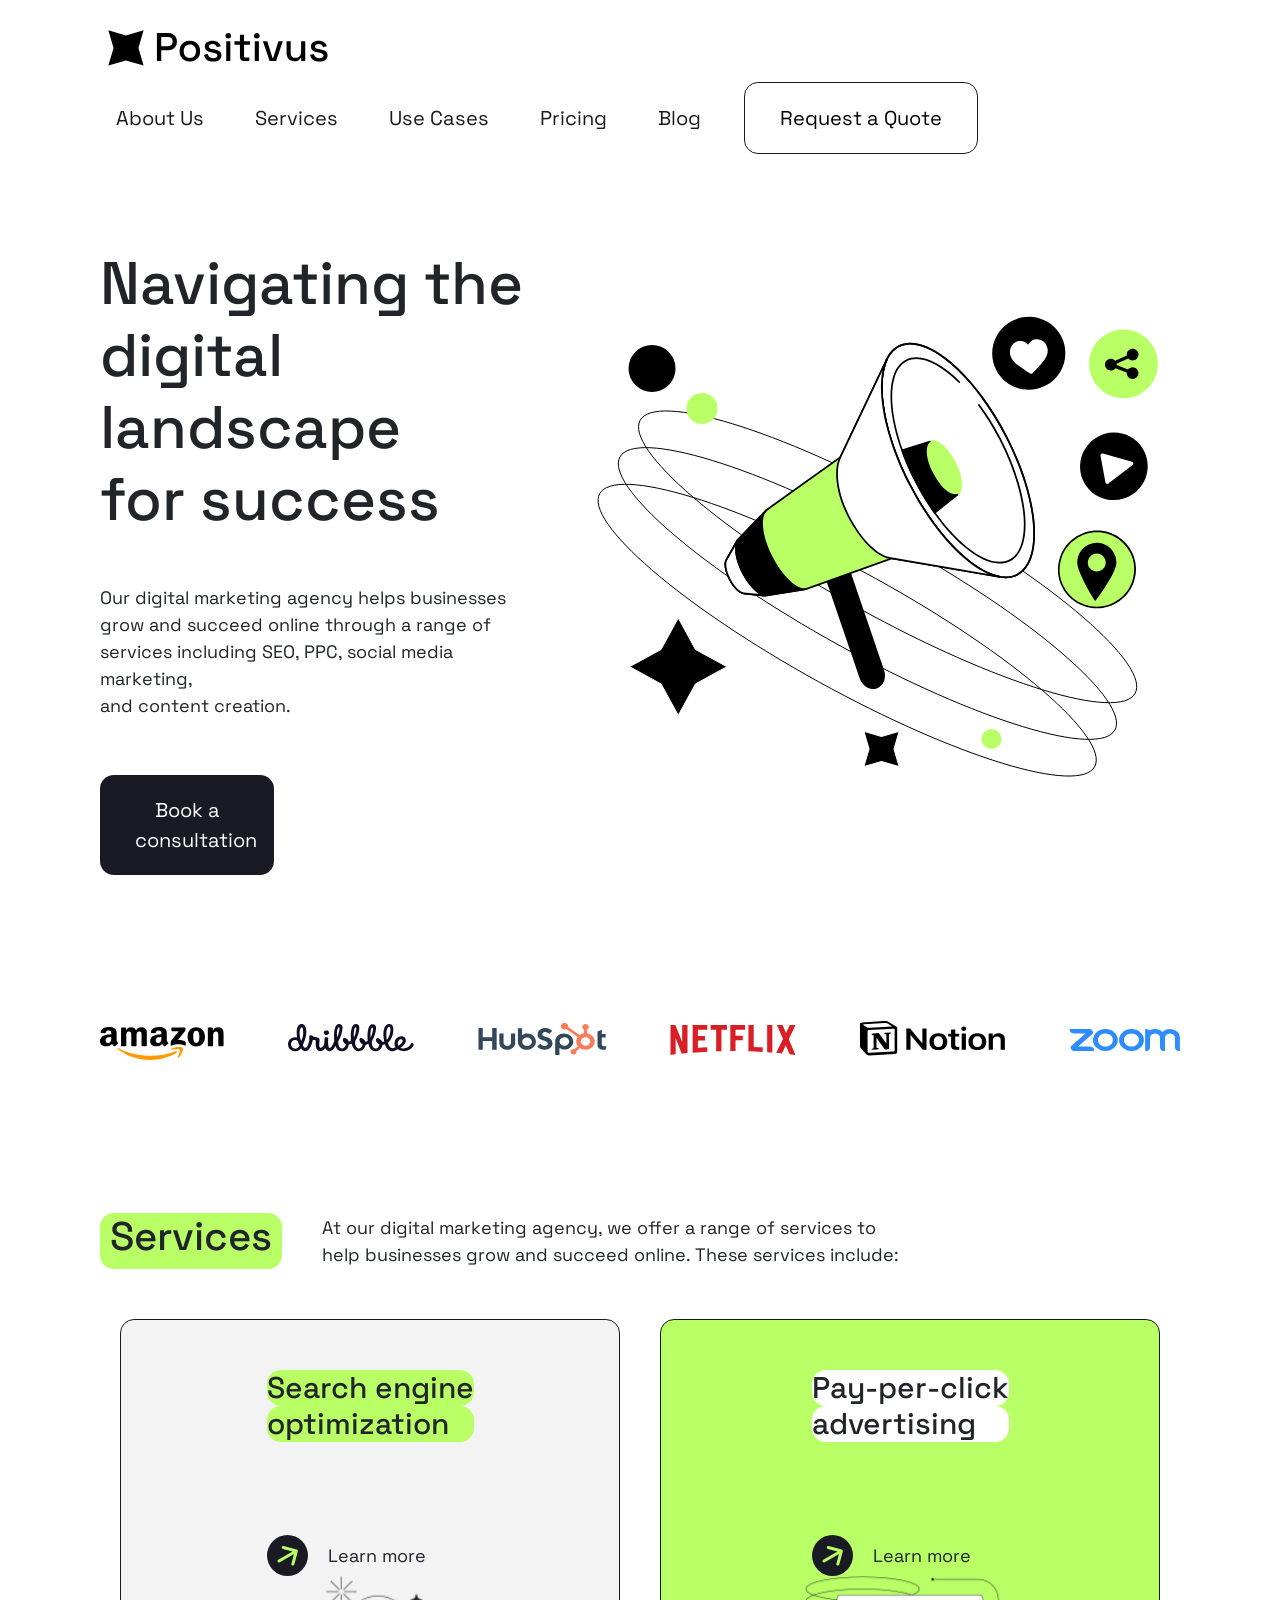
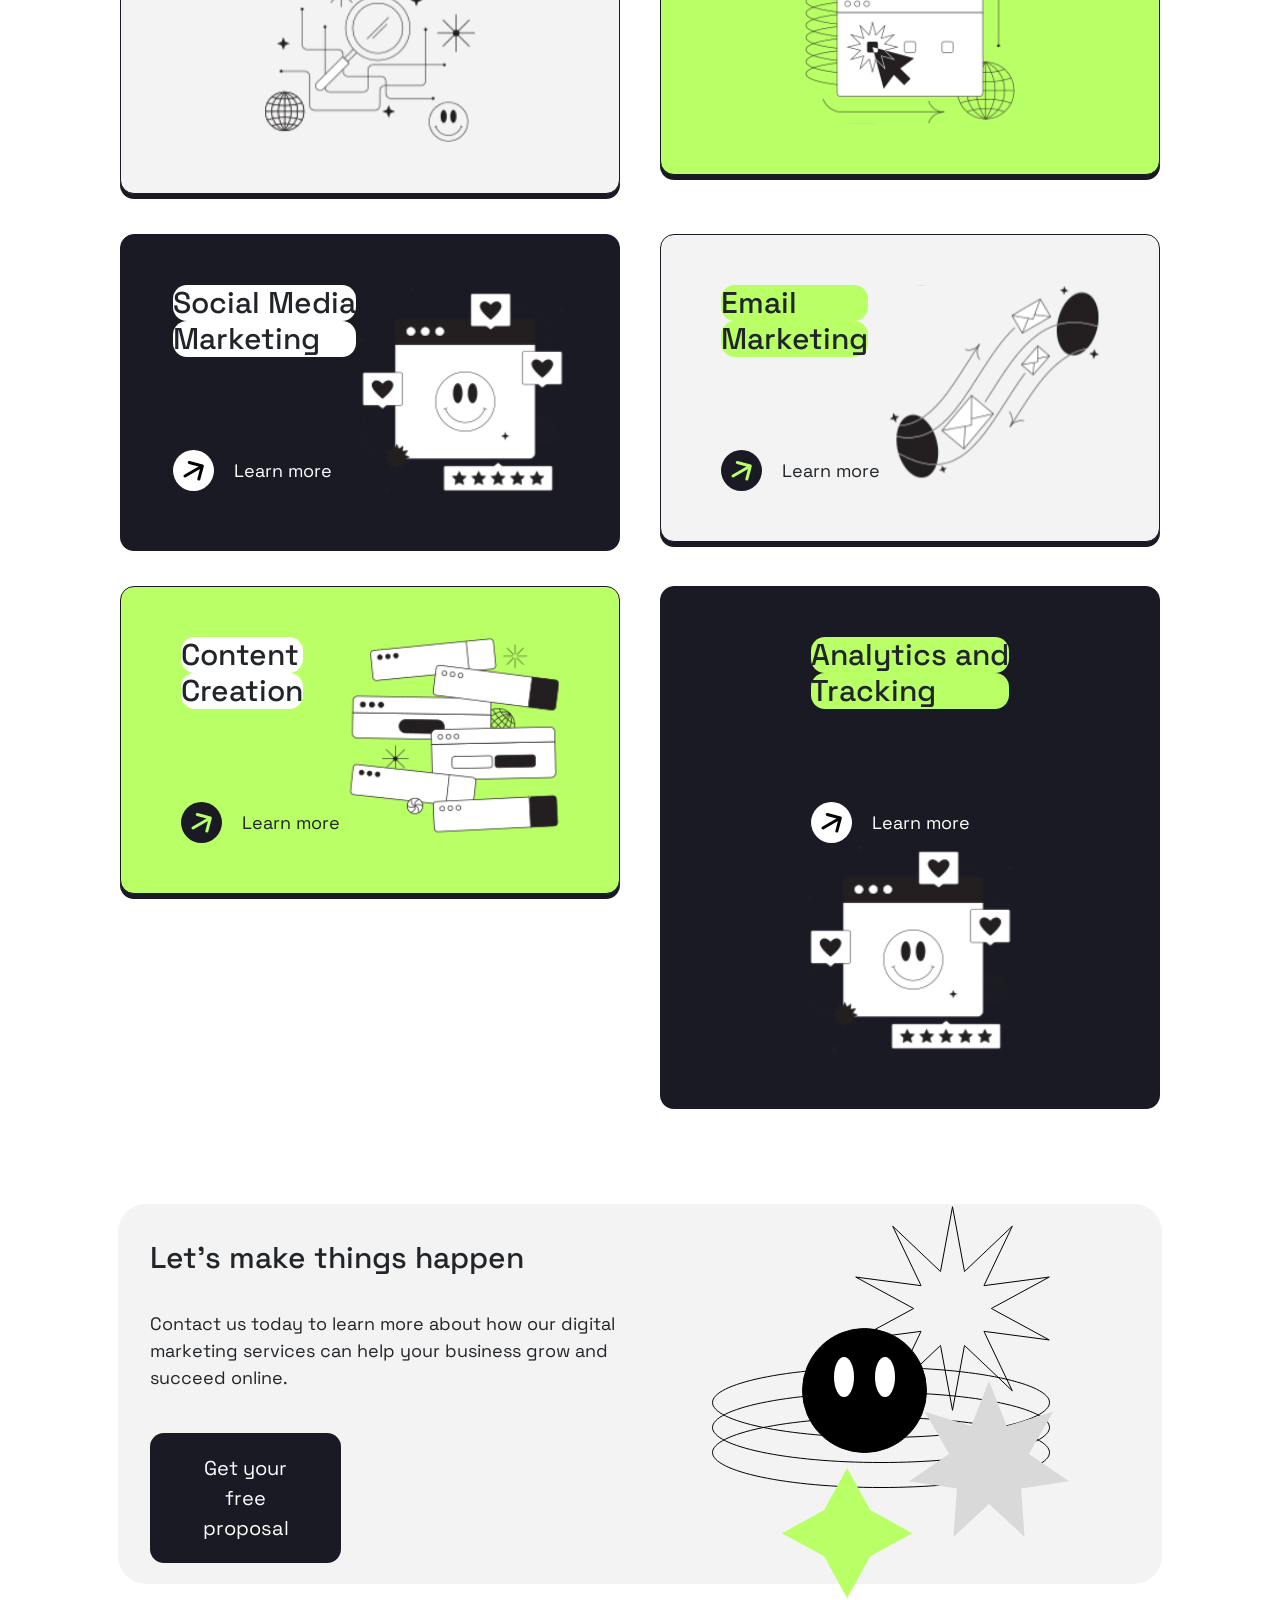
==== index.html @ a22eae8b "." ====
<!DOCTYPE html>
<html lang="en">
  <head>
    <meta charset="UTF-8" />
    <meta name="viewport" content="width=device-width, initial-scale=1.0" />
    <link
      href="https://cdn.jsdelivr.net/npm/bootstrap@5.0.2/dist/css/bootstrap.min.css"
      rel="stylesheet"
      integrity="sha384-EVSTQN3/azprG1Anm3QDgpJLIm9Nao0Yz1ztcQTwFspd3yD65VohhpuuCOmLASjC"
      crossorigin="anonymous"
    />
    <link rel="stylesheet" href="assets/css/style.css" />
    <link rel="preconnect" href="https://fonts.googleapis.com" />
    <link rel="preconnect" href="https://fonts.gstatic.com" crossorigin />
    <link
      href="https://fonts.googleapis.com/css2?family=Mulish:ital,wght@0,200..1000;1,200..1000&family=Space+Grotesk:wght@300..700&display=swap"
      rel="stylesheet"
    />
    <title>Document</title>
  </head>

  <header>
    <div class="d-flex bd-highlight mb-3 header-wrapper">
      <div class="me-auto p-2 bd-highlight">
        <img src="assets/img/logo.svg" alt="" />
      </div>

      <div class="d-flex p-2 bd-highlight navigation-wrapper">
        <div class="p-2 bd-highlight"><a href="">About Us</a></div>
        <div class="p-2 bd-highlight"><a href="">Services</a></div>
        <div class="p-2 bd-highlight"><a href="">Use Cases</a></div>
        <div class="p-2 bd-highlight"><a href="">Pricing</a></div>
        <div class="p-2 bd-highlight"><a href="">Blog</a></div>
        <a href="" class="btn btn-primary request-quote">Request a Quote</a>
      </div>
    </div>
  </header>

  <body>
    <div class="container-fluid consulation">
      <div class="row align-items-center">
        <div
          class="col-md-5 d-flex flex-column justify-content-center consulation-1 me-auto"
        >
          <h1>
            Navigating the <br />
            digital landscape <br />
            for success
          </h1>
          <p>
            Our digital marketing agency helps businesses <br />
            grow and succeed online through a range of <br />
            services including SEO, PPC, social media marketing,<br />
            and content creation.
          </p>
          <a href="#" class="btn btn-primary book-consulation"
            >Book a consultation</a
          >
        </div>
        <div class="col-md-7 d-flex justify-content-center">
          <img
            src="assets/img/Illustration.svg"
            alt="Illustration"
            class="img-fluid"
          />
        </div>
      </div>
    </div>

    <div class="d-flex flex-row justify-content-between sponsors">
      <img src="assets/img/amazon.svg" alt="" />
      <img src="assets/img/dribble.svg" alt="" />
      <img src="assets/img/hubspot.svg" alt="" />
      <img src="assets/img/netflix.svg" alt="" />
      <img src="assets/img/notion.svg" alt="" />
      <img src="assets/img/zoom.svg" alt="" />
    </div>

    <div class="d-flex flex-column align-items-left services">
      <div
        class="d-flex flex-row justify-content-start align-items-center flex-nowrap services-flex"
      >
        <div class="services-header-green">
          <h2>Services</h2>
        </div>
        <p style="margin: 0">
          At our digital marketing agency, we offer a range of services to
          <br />
          help businesses grow and succeed online. These services include:
        </p>
      </div>
    </div>

    <div
      class="container-fluid d-flex justify-content-center align-items-center flex-column services-container"
    >
      <div class="row">
        <div class="col-md-6">
          <div class="d-flex flex-row justify-content-evenly service-info gray">
            <div
              class="d-flex flex-column justify-content-start align-items-start left-col"
            >
              <div class="d-flex flex-column service-info-header green">
                <h3 class="mb-0">Search engine</h3>
                <h3 class="mb-0">optimization</h3>
              </div>
              <div
                class="d-flex flex-row justify-content-start align-items-center learn-more-info"
              >
                <a href="#"
                  ><img src="assets/img/learnmore-green.svg" alt=""
                /></a>
                <p>Learn more</p>
              </div>
            </div>
            <div class="service-info-img">
              <img
                src="assets/img/tokyo-magnifier-web-search-with-elements 2.svg"
                alt=""
              />
            </div>
          </div>
        </div>
        <div class="col-md-6">
          <div
            class="d-flex flex-row justify-content-evenly service-info green"
          >
            <div
              class="d-flex flex-column justify-content-start align-items-start left-col"
            >
              <div class="d-flex flex-column service-info-header white">
                <h3 class="mb-0">Pay-per-click</h3>
                <h3 class="mb-0">advertising</h3>
              </div>
              <div
                class="d-flex flex-row justify-content-start align-items-center learn-more-info"
              >
                <a href="#"
                  ><img src="assets/img/learnmore-green.svg" alt=""
                /></a>
                <p>Learn more</p>
              </div>
            </div>
            <div class="service-info-img">
              <img
                src="assets/img/tokyo-selecting-a-value-in-the-browser-window 1.svg"
                alt=""
              />
            </div>
          </div>
        </div>
      </div>

      <div class="row">
        <div class="col-md-6">
          <div
            class="d-flex flex-row justify-content-evenly service-info black"
          >
            <div
              class="d-flex flex-column justify-content-start align-items-start left-col"
            >
              <div class="d-flex flex-column service-info-header white">
                <h3 class="mb-0">Social Media</h3>
                <h3 class="mb-0">Marketing</h3>
              </div>
              <div
                class="d-flex flex-row justify-content-start align-items-center learn-more-info"
              >
                <a href="#"><img src="assets/img/learnmore.svg" alt="" /></a>
                <p class="text-white">Learn more</p>
              </div>
            </div>
            <div class="service-info-img">
              <img
                src="assets/img/tokyo-browser-window-with-emoticon-likes-and-stars-around 2.svg"
                alt=""
              />
            </div>
          </div>
        </div>
        <div class="col-md-6">
          <div class="d-flex flex-row justify-content-evenly service-info gray">
            <div
              class="d-flex flex-column justify-content-start align-items-start left-col"
            >
              <div class="d-flex flex-column service-info-header green">
                <h3 class="mb-0">Email</h3>
                <h3 class="mb-0">Marketing</h3>
              </div>
              <div
                class="d-flex flex-row justify-content-start align-items-center learn-more-info"
              >
                <a href="#"
                  ><img src="assets/img/learnmore-green.svg" alt=""
                /></a>
                <p>Learn more</p>
              </div>
            </div>
            <div class="service-info-img">
              <img
                src="assets/img/tokyo-sending-messages-from-one-place-to-another 1.svg"
                alt=""
              />
            </div>
          </div>
        </div>
      </div>

      <div class="row">
        <div class="col-md-6">
          <div
            class="d-flex flex-row justify-content-evenly service-info green"
          >
            <div
              class="d-flex flex-column justify-content-start align-items-start left-col"
            >
              <div class="d-flex flex-column service-info-header white">
                <h3 class="mb-0">Content</h3>
                <h3 class="mb-0">Creation</h3>
              </div>
              <div
                class="d-flex flex-row justify-content-start align-items-center learn-more-info"
              >
                <a href="#"
                  ><img src="assets/img/learnmore-green.svg" alt=""
                /></a>
                <p>Learn more</p>
              </div>
            </div>
            <div class="service-info-img">
              <img
                src="assets/img/tokyo-many-browser-windows-with-different-information 1.svg"
                alt=""
              />
            </div>
          </div>
        </div>
        <div class="col-md-6">
          <div
            class="d-flex flex-row justify-content-evenly service-info black"
          >
            <div
              class="d-flex flex-column justify-content-start align-items-start left-col"
            >
              <div class="d-flex flex-column service-info-header green">
                <h3 class="mb-0">Analytics and</h3>
                <h3 class="mb-0">Tracking</h3>
              </div>
              <div
                class="d-flex flex-row justify-content-start align-items-center learn-more-info"
              >
                <a href="#"><img src="assets/img/learnmore.svg" alt="" /></a>
                <p class="text-white">Learn more</p>
              </div>
            </div>
            <div class="service-info-img">
              <img
                src="assets/img/tokyo-browser-window-with-emoticon-likes-and-stars-around 2.svg"
                alt=""
              />
            </div>
          </div>
        </div>
      </div>
    </div>

    <div class="container-fluid proposal">
      <div class="row proposal-wrapper">
        <div
          class="col-md-6 d-flex flex-column align-items-start justify-content-center"
          style="gap: 26px;"
        >
          <h3>Let’s make things happen</h3>

          <p>
            Contact us today to learn more about how our digital marketing
            services can help your business grow and succeed online.
          </p>

          <a href="#" class="btn btn-primary book-consulation"
            >Get your free proposal</a
          >
        </div>

        <div class="col-md-6  d-flex justify-content-center">
          <img src="assets/img/Illustration (1).svg" alt="" />
        </div>
      </div>
    </div>
  </body>
</html>
---- assets/css/style.css ----
header{
    font-family: "Space Grotesk", sans-serif;

}

body, footer{
    font-family: "Space Grotesk", sans-serif;
    padding: 0 100px;
}

h1{
    font-size: 60px;
}

h2{
    font-size: 40px;
}

h3{
    font-size: 30px;
}

p{
    font-size: 18px;
}

a{
    text-decoration: none;
    color: #191A23;
    font-size: 20px;
}

a:hover{
    color: gray;
}

header{
    margin-top: 2%;
}

.d-flex{
    flex-wrap: wrap;

}
.header-wrapper{
    align-items: center;
}

.btn-primary.request-quote{
    border: 1px solid #191A23;
    background-color: white;
    color: black;
    border-radius: 14px;
    padding: 20px 35px 20px 35px !important;
    font-size: 20px;

    /* padding-bottom: 10px !important; */
}

.navigation-wrapper{
    display: flex;
    gap: 35px;
    align-items: center;
}


.consulation{

    padding: 70px 0 70px 0;
}

.consulation-1{
    gap:40px;
}

.btn-primary.book-consulation{
    border: none;
    background-color: #191A23;
    color: white;
    border-radius: 14px;
    padding: 20px 35px 20px 35px !important;
    font-size: 20px;
    width: 40%;

    /* padding-bottom: 10px !important; */
}


.sponsors{
    padding: 70px 0 0 0;
}


.services-container{
    padding: 0;
}
.services-container .col-md-6{
    padding: 0 20px 0 20px;
}
.services-container .row{
    width: 100%;
}
.services-flex{
    gap: 40px;
}


.service-info{
    padding: 50px 50px 50px 50px;
    border-radius: 14px;    
    border: 1px solid #191A23;
    box-shadow: 0 5px 0 0 #191A23;
}

.service-info.gray{
    background-color: #F3F3F3;
}

.service-info.green{
    background-color: #B9FF66;
}

.service-info.black{
    background-color: #191A23;
}

.services-header-green{
    background-color: #B9FF66;
    padding: 0px 10px 0px 10px;
    border-radius: 14px;
}

.services-container{
    gap: 40px;
}



.service-info-header.white h3{
    background-color: #ffffff;
    border-radius: 14px;

}

.service-info-header.green h3{
    background-color: #B9FF66;
    border-radius: 14px;

}

.learn-more-info{
    gap: 20px;
}

.learn-more-info p{
    margin: 0;
}

.services-header p{
    padding: 0;
    margin: 0;
}

.services{
    padding: 150px 0 50px 0;
}

.left-col{
    
    gap: 93px;
}

.proposal{
    margin-top: 70px;
    padding: 30px;

}

.proposal-wrapper{
    border-radius: 28px;
    padding: 0px 20px 0px 20px;
    background-color: #F3F3F3;
    height: 380px;
}
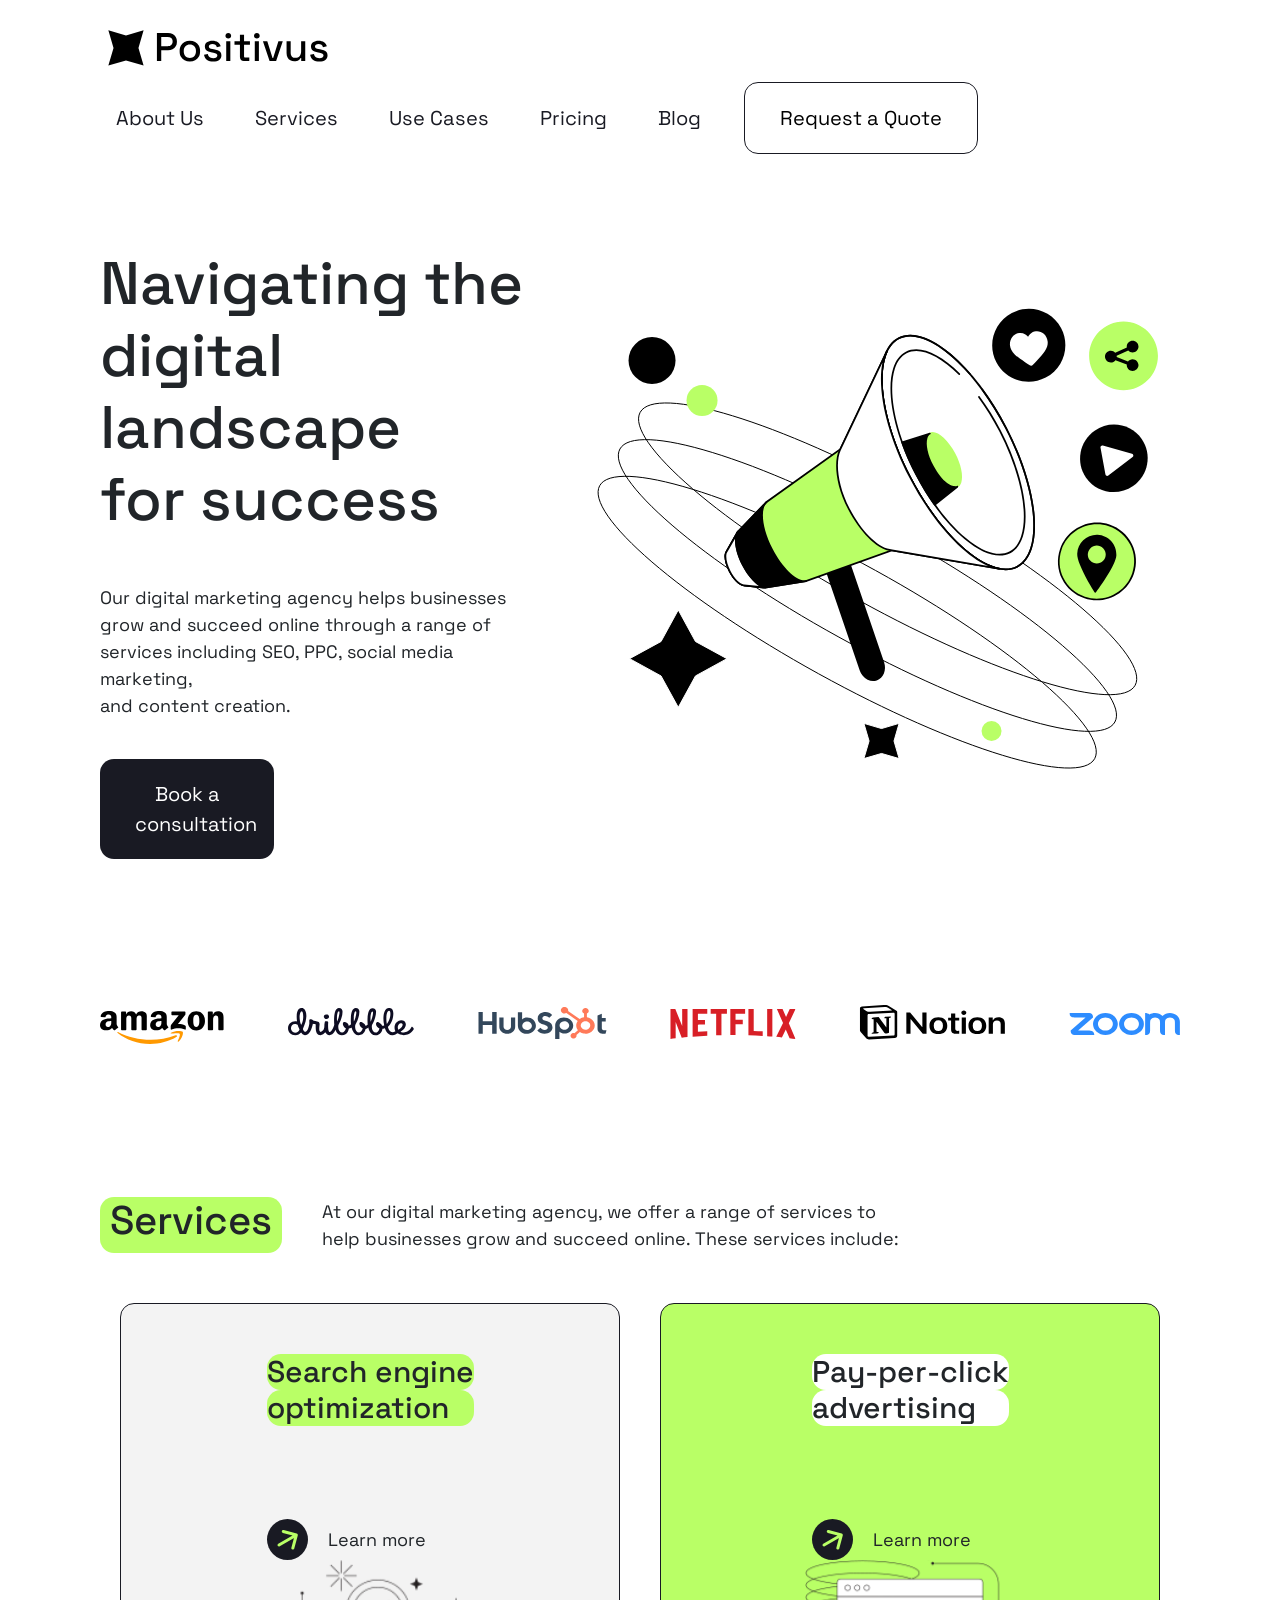
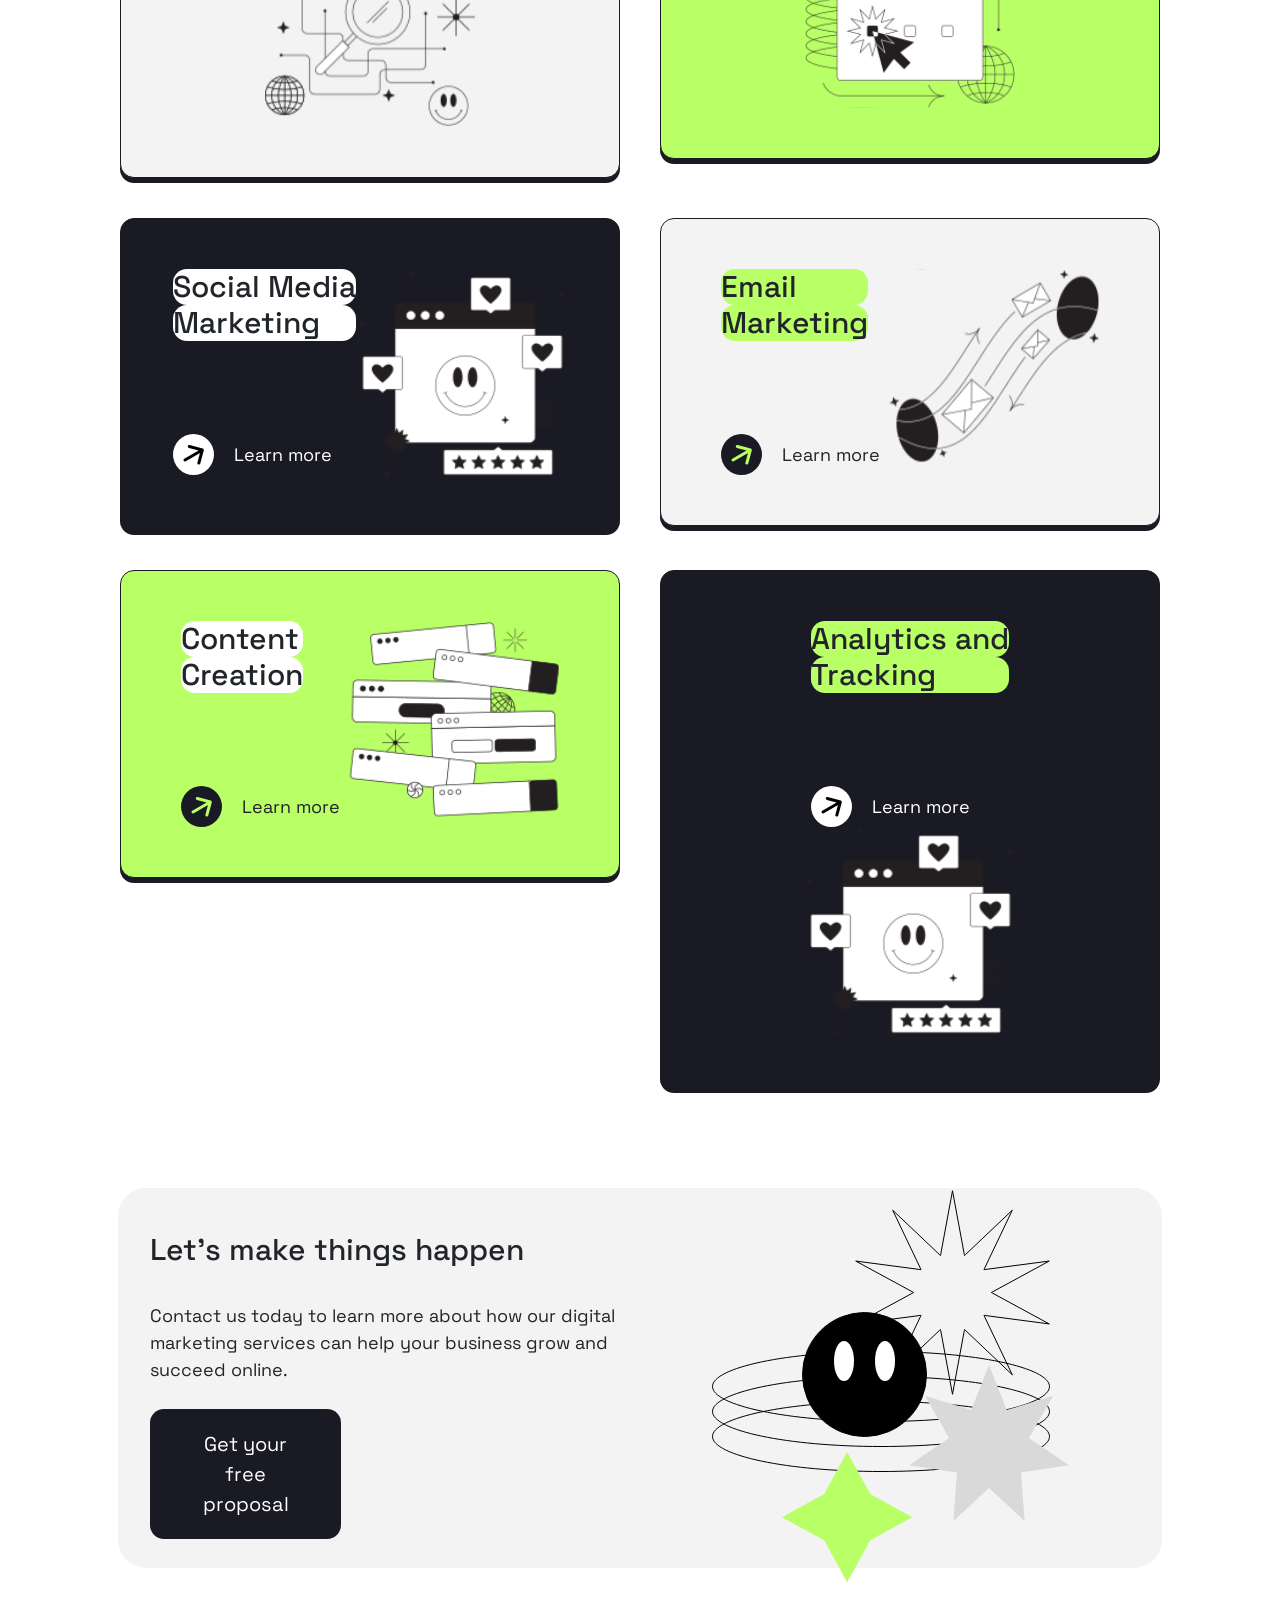
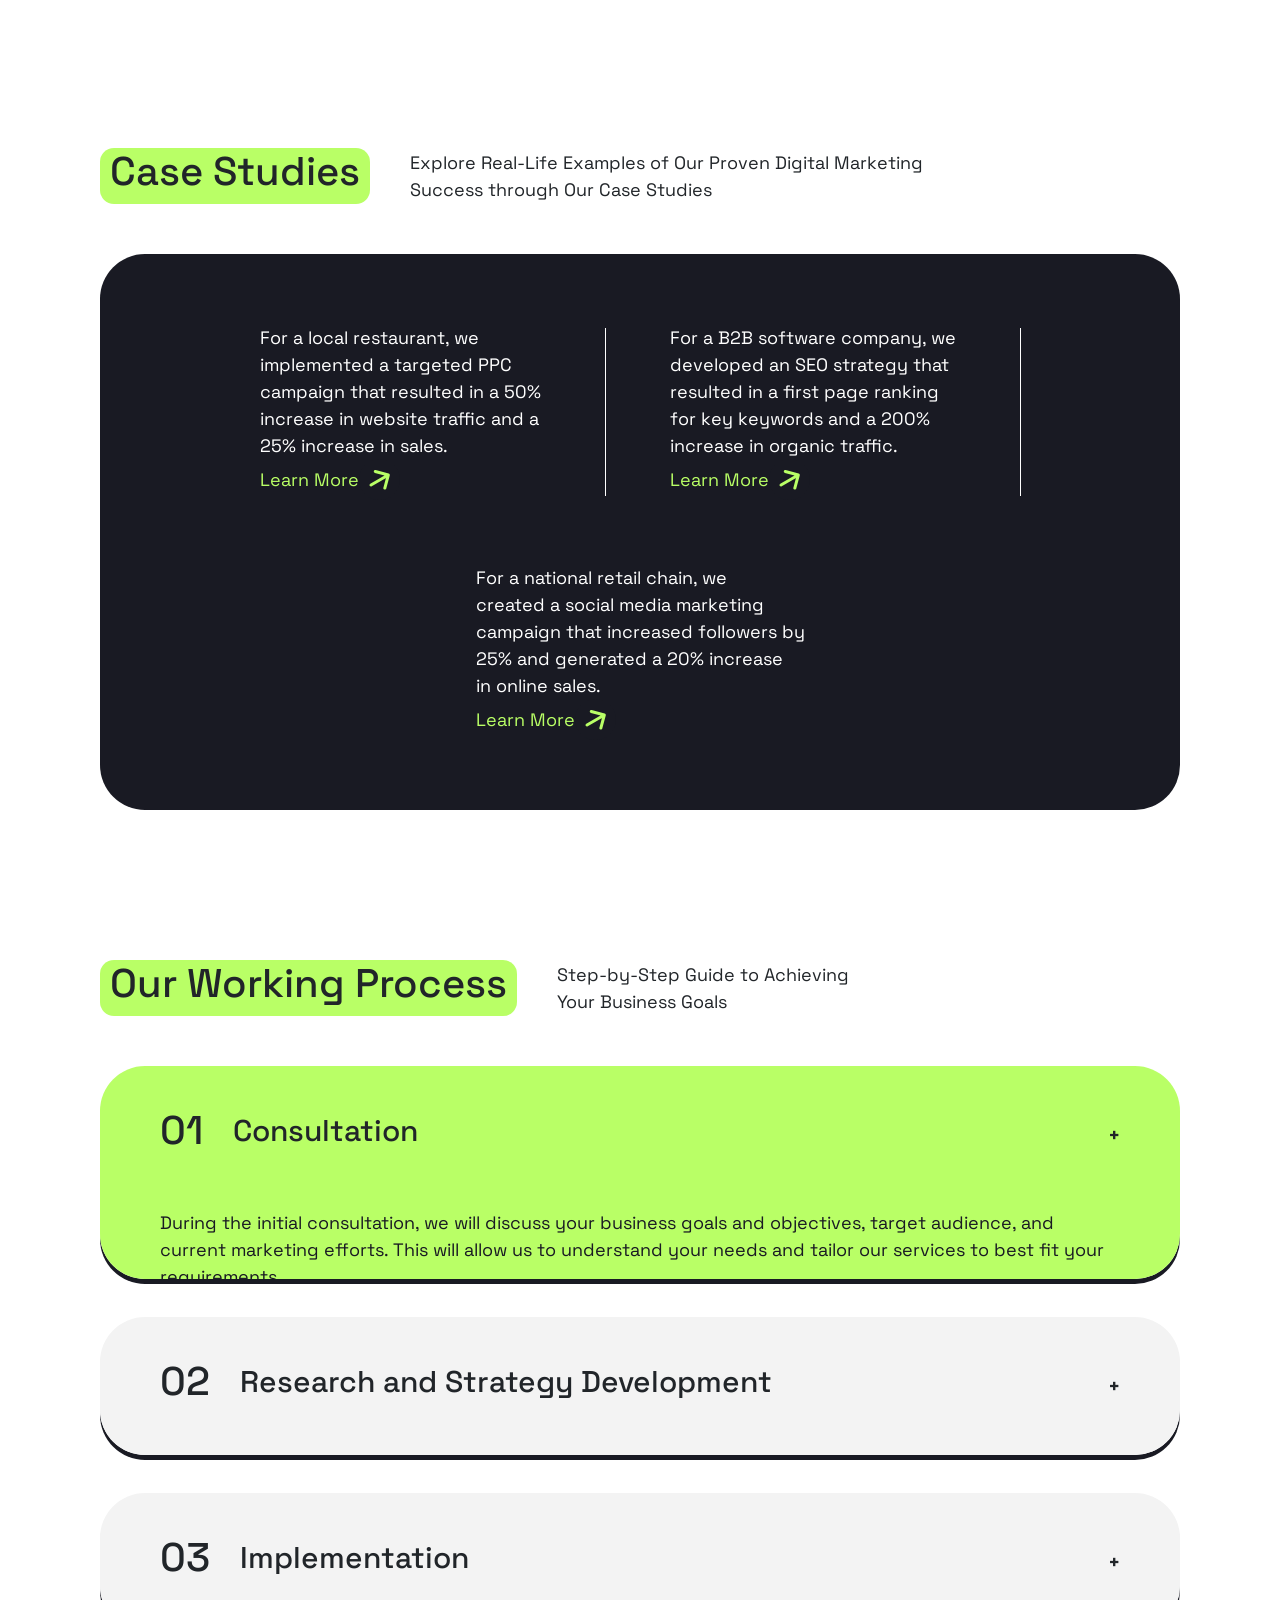
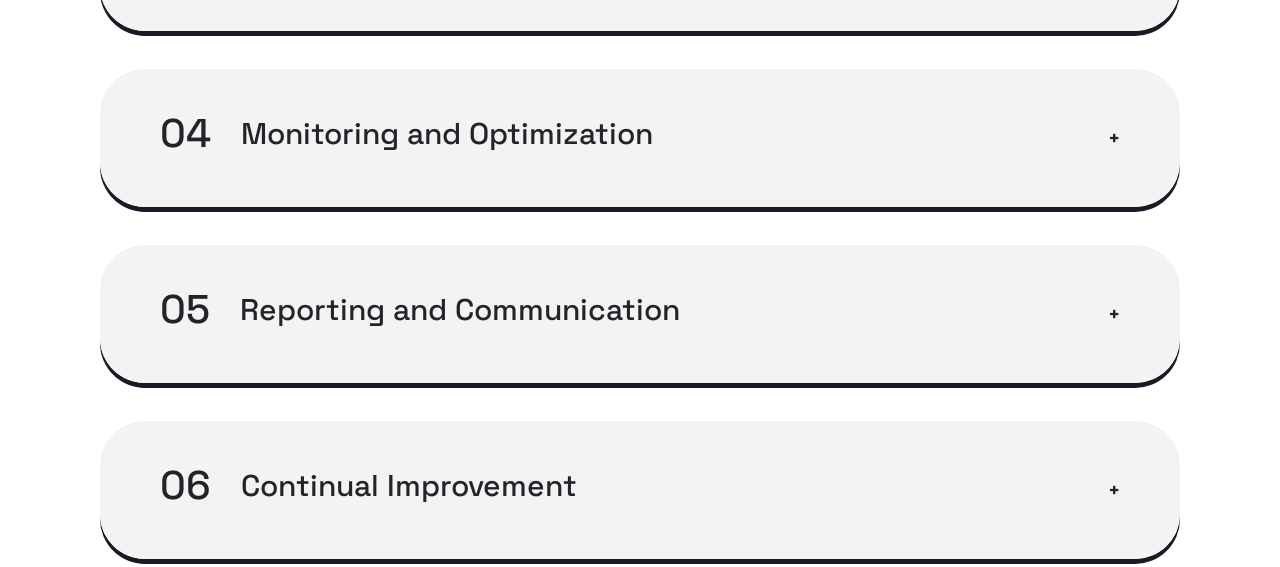
==== commit 69d444d3: "." ====
--- a/index.html
+++ b/index.html
@@ -17,6 +17,8 @@
       rel="stylesheet"
     />
     <title>Document</title>
+<script src="accordion.js"></script>      
+
   </head>
 
   <header>
@@ -78,7 +80,7 @@
 
     <div class="d-flex flex-column align-items-left services">
       <div
-        class="d-flex flex-row justify-content-start align-items-center flex-nowrap services-flex"
+        class="d-flex flex-row justify-content-start align-items-center services-flex"
       >
         <div class="services-header-green">
           <h2>Services</h2>
@@ -89,175 +91,179 @@
           help businesses grow and succeed online. These services include:
         </p>
       </div>
-    </div>
-
-    <div
-      class="container-fluid d-flex justify-content-center align-items-center flex-column services-container"
-    >
-      <div class="row">
-        <div class="col-md-6">
-          <div class="d-flex flex-row justify-content-evenly service-info gray">
-            <div
-              class="d-flex flex-column justify-content-start align-items-start left-col"
-            >
-              <div class="d-flex flex-column service-info-header green">
-                <h3 class="mb-0">Search engine</h3>
-                <h3 class="mb-0">optimization</h3>
-              </div>
-              <div
-                class="d-flex flex-row justify-content-start align-items-center learn-more-info"
-              >
-                <a href="#"
-                  ><img src="assets/img/learnmore-green.svg" alt=""
-                /></a>
-                <p>Learn more</p>
-              </div>
-            </div>
-            <div class="service-info-img">
-              <img
-                src="assets/img/tokyo-magnifier-web-search-with-elements 2.svg"
-                alt=""
-              />
-            </div>
-          </div>
-        </div>
-        <div class="col-md-6">
-          <div
-            class="d-flex flex-row justify-content-evenly service-info green"
-          >
-            <div
-              class="d-flex flex-column justify-content-start align-items-start left-col"
-            >
-              <div class="d-flex flex-column service-info-header white">
-                <h3 class="mb-0">Pay-per-click</h3>
-                <h3 class="mb-0">advertising</h3>
-              </div>
-              <div
-                class="d-flex flex-row justify-content-start align-items-center learn-more-info"
-              >
-                <a href="#"
-                  ><img src="assets/img/learnmore-green.svg" alt=""
-                /></a>
-                <p>Learn more</p>
-              </div>
-            </div>
-            <div class="service-info-img">
-              <img
-                src="assets/img/tokyo-selecting-a-value-in-the-browser-window 1.svg"
-                alt=""
-              />
-            </div>
-          </div>
-        </div>
-      </div>
-
-      <div class="row">
-        <div class="col-md-6">
-          <div
-            class="d-flex flex-row justify-content-evenly service-info black"
-          >
-            <div
-              class="d-flex flex-column justify-content-start align-items-start left-col"
-            >
-              <div class="d-flex flex-column service-info-header white">
-                <h3 class="mb-0">Social Media</h3>
-                <h3 class="mb-0">Marketing</h3>
-              </div>
-              <div
-                class="d-flex flex-row justify-content-start align-items-center learn-more-info"
-              >
-                <a href="#"><img src="assets/img/learnmore.svg" alt="" /></a>
-                <p class="text-white">Learn more</p>
-              </div>
-            </div>
-            <div class="service-info-img">
-              <img
-                src="assets/img/tokyo-browser-window-with-emoticon-likes-and-stars-around 2.svg"
-                alt=""
-              />
-            </div>
-          </div>
-        </div>
-        <div class="col-md-6">
-          <div class="d-flex flex-row justify-content-evenly service-info gray">
-            <div
-              class="d-flex flex-column justify-content-start align-items-start left-col"
-            >
-              <div class="d-flex flex-column service-info-header green">
-                <h3 class="mb-0">Email</h3>
-                <h3 class="mb-0">Marketing</h3>
-              </div>
-              <div
-                class="d-flex flex-row justify-content-start align-items-center learn-more-info"
-              >
-                <a href="#"
-                  ><img src="assets/img/learnmore-green.svg" alt=""
-                /></a>
-                <p>Learn more</p>
-              </div>
-            </div>
-            <div class="service-info-img">
-              <img
-                src="assets/img/tokyo-sending-messages-from-one-place-to-another 1.svg"
-                alt=""
-              />
-            </div>
-          </div>
-        </div>
-      </div>
-
-      <div class="row">
-        <div class="col-md-6">
-          <div
-            class="d-flex flex-row justify-content-evenly service-info green"
-          >
-            <div
-              class="d-flex flex-column justify-content-start align-items-start left-col"
-            >
-              <div class="d-flex flex-column service-info-header white">
-                <h3 class="mb-0">Content</h3>
-                <h3 class="mb-0">Creation</h3>
-              </div>
-              <div
-                class="d-flex flex-row justify-content-start align-items-center learn-more-info"
-              >
-                <a href="#"
-                  ><img src="assets/img/learnmore-green.svg" alt=""
-                /></a>
-                <p>Learn more</p>
-              </div>
-            </div>
-            <div class="service-info-img">
-              <img
-                src="assets/img/tokyo-many-browser-windows-with-different-information 1.svg"
-                alt=""
-              />
-            </div>
-          </div>
-        </div>
-        <div class="col-md-6">
-          <div
-            class="d-flex flex-row justify-content-evenly service-info black"
-          >
-            <div
-              class="d-flex flex-column justify-content-start align-items-start left-col"
-            >
-              <div class="d-flex flex-column service-info-header green">
-                <h3 class="mb-0">Analytics and</h3>
-                <h3 class="mb-0">Tracking</h3>
-              </div>
-              <div
-                class="d-flex flex-row justify-content-start align-items-center learn-more-info"
-              >
-                <a href="#"><img src="assets/img/learnmore.svg" alt="" /></a>
-                <p class="text-white">Learn more</p>
-              </div>
-            </div>
-            <div class="service-info-img">
-              <img
-                src="assets/img/tokyo-browser-window-with-emoticon-likes-and-stars-around 2.svg"
-                alt=""
-              />
+
+      <div
+        class="container-fluid d-flex justify-content-center align-items-center flex-column services-container"
+      >
+        <div class="row">
+          <div class="col-md-6">
+            <div
+              class="d-flex flex-row justify-content-evenly service-info gray"
+            >
+              <div
+                class="d-flex flex-column justify-content-start align-items-start left-col"
+              >
+                <div class="d-flex flex-column service-info-header green">
+                  <h3 class="mb-0">Search engine</h3>
+                  <h3 class="mb-0">optimization</h3>
+                </div>
+                <div
+                  class="d-flex flex-row justify-content-start align-items-center learn-more-info"
+                >
+                  <a href="#"
+                    ><img src="assets/img/learnmore-green.svg" alt=""
+                  /></a>
+                  <p>Learn more</p>
+                </div>
+              </div>
+              <div class="service-info-img">
+                <img
+                  src="assets/img/tokyo-magnifier-web-search-with-elements 2.svg"
+                  alt=""
+                />
+              </div>
+            </div>
+          </div>
+          <div class="col-md-6">
+            <div
+              class="d-flex flex-row justify-content-evenly service-info green"
+            >
+              <div
+                class="d-flex flex-column justify-content-start align-items-start left-col"
+              >
+                <div class="d-flex flex-column service-info-header white">
+                  <h3 class="mb-0">Pay-per-click</h3>
+                  <h3 class="mb-0">advertising</h3>
+                </div>
+                <div
+                  class="d-flex flex-row justify-content-start align-items-center learn-more-info"
+                >
+                  <a href="#"
+                    ><img src="assets/img/learnmore-green.svg" alt=""
+                  /></a>
+                  <p>Learn more</p>
+                </div>
+              </div>
+              <div class="service-info-img">
+                <img
+                  src="assets/img/tokyo-selecting-a-value-in-the-browser-window 1.svg"
+                  alt=""
+                />
+              </div>
+            </div>
+          </div>
+        </div>
+
+        <div class="row">
+          <div class="col-md-6">
+            <div
+              class="d-flex flex-row justify-content-evenly service-info black"
+            >
+              <div
+                class="d-flex flex-column justify-content-start align-items-start left-col"
+              >
+                <div class="d-flex flex-column service-info-header white">
+                  <h3 class="mb-0">Social Media</h3>
+                  <h3 class="mb-0">Marketing</h3>
+                </div>
+                <div
+                  class="d-flex flex-row justify-content-start align-items-center learn-more-info"
+                >
+                  <a href="#"><img src="assets/img/learnmore.svg" alt="" /></a>
+                  <p class="text-white">Learn more</p>
+                </div>
+              </div>
+              <div class="service-info-img">
+                <img
+                  src="assets/img/tokyo-browser-window-with-emoticon-likes-and-stars-around 2.svg"
+                  alt=""
+                />
+              </div>
+            </div>
+          </div>
+          <div class="col-md-6">
+            <div
+              class="d-flex flex-row justify-content-evenly service-info gray"
+            >
+              <div
+                class="d-flex flex-column justify-content-start align-items-start left-col"
+              >
+                <div class="d-flex flex-column service-info-header green">
+                  <h3 class="mb-0">Email</h3>
+                  <h3 class="mb-0">Marketing</h3>
+                </div>
+                <div
+                  class="d-flex flex-row justify-content-start align-items-center learn-more-info"
+                >
+                  <a href="#"
+                    ><img src="assets/img/learnmore-green.svg" alt=""
+                  /></a>
+                  <p>Learn more</p>
+                </div>
+              </div>
+              <div class="service-info-img">
+                <img
+                  src="assets/img/tokyo-sending-messages-from-one-place-to-another 1.svg"
+                  alt=""
+                />
+              </div>
+            </div>
+          </div>
+        </div>
+
+        <div class="row">
+          <div class="col-md-6">
+            <div
+              class="d-flex flex-row justify-content-evenly service-info green"
+            >
+              <div
+                class="d-flex flex-column justify-content-start align-items-start left-col"
+              >
+                <div class="d-flex flex-column service-info-header white">
+                  <h3 class="mb-0">Content</h3>
+                  <h3 class="mb-0">Creation</h3>
+                </div>
+                <div
+                  class="d-flex flex-row justify-content-start align-items-center learn-more-info"
+                >
+                  <a href="#"
+                    ><img src="assets/img/learnmore-green.svg" alt=""
+                  /></a>
+                  <p>Learn more</p>
+                </div>
+              </div>
+              <div class="service-info-img">
+                <img
+                  src="assets/img/tokyo-many-browser-windows-with-different-information 1.svg"
+                  alt=""
+                />
+              </div>
+            </div>
+          </div>
+          <div class="col-md-6">
+            <div
+              class="d-flex flex-row justify-content-evenly service-info black"
+            >
+              <div
+                class="d-flex flex-column justify-content-start align-items-start left-col"
+              >
+                <div class="d-flex flex-column service-info-header green">
+                  <h3 class="mb-0">Analytics and</h3>
+                  <h3 class="mb-0">Tracking</h3>
+                </div>
+                <div
+                  class="d-flex flex-row justify-content-start align-items-center learn-more-info"
+                >
+                  <a href="#"><img src="assets/img/learnmore.svg" alt="" /></a>
+                  <p class="text-white">Learn more</p>
+                </div>
+              </div>
+              <div class="service-info-img">
+                <img
+                  src="assets/img/tokyo-browser-window-with-emoticon-likes-and-stars-around 2.svg"
+                  alt=""
+                />
+              </div>
             </div>
           </div>
         </div>
@@ -268,7 +274,7 @@
       <div class="row proposal-wrapper">
         <div
           class="col-md-6 d-flex flex-column align-items-start justify-content-center"
-          style="gap: 26px;"
+          style="gap: 26px"
         >
           <h3>Let’s make things happen</h3>
 
@@ -282,10 +288,185 @@
           >
         </div>
 
-        <div class="col-md-6  d-flex justify-content-center">
+        <div class="col-md-6 d-flex justify-content-center">
           <img src="assets/img/Illustration (1).svg" alt="" />
         </div>
       </div>
     </div>
+
+    <div class="d-flex flex-column align-items-left case-studies">
+      <div
+        class="d-flex flex-row justify-content-start align-items-center services-flex"
+      >
+        <div class="services-header-green">
+          <h2>Case Studies</h2>
+        </div>
+        <p style="margin: 0">
+          Explore Real-Life Examples of Our Proven Digital Marketing
+          <br />
+          Success through Our Case Studies
+        </p>
+      </div>
+
+      <div
+        class="d-flex flex-row align-items-center justify-content-center case-studies-info"
+      >
+        <div
+          class="d-flex flex-column align-items-start justify-content-center case-learn"
+        >
+          <p>
+            For a local restaurant, we <br />
+            implemented a targeted PPC <br />
+            campaign that resulted in a 50% <br />
+            increase in website traffic and a <br />
+            25% increase in sales.
+          </p>
+
+          <a
+            href="#"
+            class="d-flex flex-row align-items-center case-learn-more"
+          >
+            <p>Learn More</p>
+            <img src="assets/img/learnmore-green.svg" alt="" />
+          </a>
+        </div>
+
+        <div class="vl"></div>
+
+        <div
+          class="d-flex flex-column align-items-start justify-content-center case-learn"
+        >
+          <p>
+            For a B2B software company, we <br />developed an SEO strategy that
+            <br />
+            resulted in a first page ranking <br />
+            for key keywords and a 200% <br />
+            increase in organic traffic.
+          </p>
+
+          <a
+            href="#"
+            class="d-flex flex-row align-items-center case-learn-more"
+          >
+            <p>Learn More</p>
+            <img src="assets/img/learnmore-green.svg" alt="" />
+          </a>
+        </div>
+
+        <div class="vl"></div>
+
+        <div
+          class="d-flex flex-column align-items-start justify-content-center case-learn"
+        >
+          <p>
+            For a national retail chain, we <br />
+            created a social media marketing <br />
+            campaign that increased followers by <br />
+            25% and generated a 20% increase <br />
+            in online sales.
+          </p>
+
+          <a
+            href="#"
+            class="d-flex flex-row align-items-center case-learn-more"
+          >
+            <p>Learn More</p>
+            <img src="assets/img/learnmore-green.svg" alt="" />
+          </a>
+        </div>
+      </div>
+    </div>
+
+
+    <div class="d-flex flex-column align-items-left working-process">
+
+      <div
+        class="d-flex flex-row justify-content-start align-items-center services-flex"
+      >
+        <div class="services-header-green">
+          <h2>Our Working Process </h2>
+        </div>
+        <p style="margin: 0">
+          Step-by-Step Guide to Achieving
+          <br />
+          Your Business Goals
+        </p>
+      </div>
+
+      
+
+      <div class="accordion-wrapper">
+        <div class="accordion">
+          <div class="accordion-label">
+            <div class="d-flex  flex-row align-items-center" style="gap: 30px;">
+              <h2>01</h2> <h3>Consultation</h3>
+            </div></div>
+          <div class="d-flex flex-column accordion-content">
+            <hr>
+            <p>During the initial consultation, we will discuss your business goals and objectives, target audience, and current marketing efforts. This will allow us to understand your needs and tailor our services to best fit your requirements.</p>
+
+          </div>
+
+        </div> <div class="accordion">
+          <div class="accordion-label">
+            <div class="d-flex  flex-row align-items-center" style="gap: 30px;">
+              <h2>02</h2> <h3>Research and Strategy Development</h3>
+            </div></div>
+          <div class="d-flex flex-column accordion-content">
+            <hr>
+            <p>During the initial consultation, we will discuss your business goals and objectives, target audience, and current marketing efforts. This will allow us to understand your needs and tailor our services to best fit your requirements.</p>
+
+          </div>
+
+        </div> <div class="accordion">
+          <div class="accordion-label">
+            <div class="d-flex  flex-row align-items-center" style="gap: 30px;">
+              <h2>03</h2> <h3>Implementation</h3>
+            </div></div>
+          <div class="d-flex flex-column accordion-content">
+            <hr>
+            <p>During the initial consultation, we will discuss your business goals and objectives, target audience, and current marketing efforts. This will allow us to understand your needs and tailor our services to best fit your requirements.</p>
+
+          </div>
+
+        </div> <div class="accordion">
+          <div class="accordion-label">
+            <div class="d-flex  flex-row align-items-center" style="gap: 30px;">
+              <h2>04</h2> <h3>Monitoring and Optimization</h3>
+            </div></div>
+          <div class="d-flex flex-column accordion-content">
+            <hr>
+            <p>During the initial consultation, we will discuss your business goals and objectives, target audience, and current marketing efforts. This will allow us to understand your needs and tailor our services to best fit your requirements.</p>
+
+          </div>
+
+        </div> <div class="accordion">
+          <div class="accordion-label">
+            <div class="d-flex  flex-row align-items-center" style="gap: 30px;">
+              <h2>05</h2> <h3>Reporting and Communication</h3>
+            </div></div>
+          <div class="d-flex flex-column accordion-content">
+            <hr>
+            <p>During the initial consultation, we will discuss your business goals and objectives, target audience, and current marketing efforts. This will allow us to understand your needs and tailor our services to best fit your requirements.</p>
+
+          </div>
+
+        </div> <div class="accordion">
+          <div class="accordion-label">
+            <div class="d-flex  flex-row align-items-center" style="gap: 30px;">
+              <h2>06</h2> <h3>Continual Improvement</h3>
+            </div></div>
+          <div class="d-flex flex-column accordion-content">
+            <hr>
+            <p>During the initial consultation, we will discuss your business goals and objectives, target audience, and current marketing efforts. This will allow us to understand your needs and tailor our services to best fit your requirements.</p>
+
+          </div>
+
+        </div>
+    </div>   
+       
+
+
+    
   </body>
 </html>
--- a/assets/css/style.css
+++ b/assets/css/style.css
@@ -1,187 +1,278 @@
-header{
-    font-family: "Space Grotesk", sans-serif;
-
-}
-
-body, footer{
-    font-family: "Space Grotesk", sans-serif;
-    padding: 0 100px;
-}
-
-h1{
-    font-size: 60px;
-}
-
-h2{
-    font-size: 40px;
-}
-
-h3{
-    font-size: 30px;
-}
-
-p{
+header {
+  font-family: "Space Grotesk", sans-serif;
+}
+
+body,
+footer {
+  font-family: "Space Grotesk", sans-serif;
+  padding: 0 100px;
+}
+
+h1 {
+  font-size: 60px;
+}
+
+h2 {
+  font-size: 40px;
+}
+
+h3 {
+  font-size: 30px;
+}
+
+p {
+  font-size: 18px;
+  margin: 0;
+}
+
+a {
+  text-decoration: none;
+  color: #191a23;
+  font-size: 20px;
+}
+
+a:hover {
+  color: gray;
+}
+
+header {
+  margin-top: 2%;
+}
+
+.d-flex {
+  flex-wrap: wrap;
+}
+.header-wrapper {
+  align-items: center;
+}
+
+.btn-primary.request-quote {
+  border: 1px solid #191a23;
+  background-color: white;
+  color: black;
+  border-radius: 14px;
+  padding: 20px 35px 20px 35px !important;
+  font-size: 20px;
+
+  /* padding-bottom: 10px !important; */
+}
+
+.navigation-wrapper {
+  display: flex;
+  gap: 35px;
+  align-items: center;
+}
+
+.consulation {
+  padding: 70px 0 70px 0;
+}
+
+.consulation-1 {
+  gap: 40px;
+}
+
+.btn-primary.book-consulation {
+  border: none;
+  background-color: #191a23;
+  color: white;
+  border-radius: 14px;
+  padding: 20px 35px 20px 35px !important;
+  font-size: 20px;
+  width: 40%;
+
+  /* padding-bottom: 10px !important; */
+}
+
+.sponsors {
+  padding: 70px 0 0 0;
+}
+
+.services-container {
+  padding: 0;
+}
+.services-container .col-md-6 {
+  padding: 0 20px 0 20px;
+}
+.services-container .row {
+  width: 100%;
+}
+.services-flex {
+  gap: 40px;
+}
+
+.service-info {
+  padding: 50px 50px 50px 50px;
+  border-radius: 14px;
+  border: 1px solid #191a23;
+  box-shadow: 0 5px 0 0 #191a23;
+}
+
+.service-info.gray {
+  background-color: #f3f3f3;
+}
+
+.service-info.green {
+  background-color: #b9ff66;
+}
+
+.service-info.black {
+  background-color: #191a23;
+}
+
+.services-header-green {
+  background-color: #b9ff66;
+  padding: 0px 10px 0px 10px;
+  border-radius: 14px;
+}
+
+.services-container {
+  gap: 40px;
+}
+
+.service-info-header.white h3 {
+  background-color: #ffffff;
+  border-radius: 14px;
+}
+
+.service-info-header.green h3 {
+  background-color: #b9ff66;
+  border-radius: 14px;
+}
+
+.learn-more-info {
+  gap: 20px;
+}
+
+.services {
+  padding-top: 150px;
+  gap: 50px;
+}
+
+.left-col {
+  gap: 93px;
+}
+
+.proposal {
+  margin-top: 70px;
+  padding: 30px;
+}
+
+.proposal .row {
+}
+
+.proposal-wrapper {
+  border-radius: 28px;
+  padding: 0px 20px 0px 20px;
+  background-color: #f3f3f3;
+  height: 380px;
+}
+
+.case-studies {
+  padding-top: 150px;
+  gap: 50px;
+}
+
+.case-studies-info {
+  background-color: #191a23;
+  padding: 70px 60px 70px 60px;
+  gap: 64px;
+  border-radius: 45px;
+}
+
+.case-learn {
+  color: white;
+}
+
+.case-learn-more {
+  color: #b9ff66;
+}
+
+.vl {
+  border-left: 1px solid white;
+  height: 168px;
+}
+
+.working-process{
+    padding-top: 150px;
+    gap: 50px;
+}
+
+
+
+
+
+.accordion-wrapper {
+    display: flex;
+    flex-direction: column;
+    overflow: hidden;
+    gap: 30px;
+  }
+  
+  .accordion {
+      box-shadow: 0 5px 0 0 #191a23;
+      border-radius: 45px;
+      margin-bottom: 8px;
+      overflow: hidden;
+    }
+    
+    .accordion-label {
+        padding: 41px 60px 41px 60px;
+    background: #f3f3f3;
+    font-weight: bold;
+    cursor: pointer;
+    font-size: 20px;
+    display: flex;
+    justify-content: space-between;
+    align-items: center;
+  }
+
+
+  .accordion-label:hover {
+      background: #191a23;
+      color: white;
+    }
+    
+    .accordion-label::after {
+        content: "\002B";
+        transform: rotate(0deg);
+        transition: transform 0.3s;
+    }
+    
+    .accordion.open .accordion-label::after {
+
+        content: "\2212"; 
+    }
+    
+    .accordion-content {
+        max-height: 0;
+        overflow: hidden;
+        transition: max-height 0.3s ease;
+        background: #b9ff66;
+        padding: 0 16px;
+    }
+    
+    .accordion-content hr{
+      margin: 0;
+    }
+    
+  .accordion.active .accordion-label{
+    padding: 41px 60px 0px 60px;
+
+    background: #b9ff66;
+
+
+  }
+  .accordion.active .accordion-content {
+    overflow: visible;
+    padding: 30px 60px 41px 60px;
+
+  }
+  
+  
+  .accordion-content p {
+    margin: 0;
+    padding: 16px 0;
     font-size: 18px;
-}
-
-a{
-    text-decoration: none;
-    color: #191A23;
-    font-size: 20px;
-}
-
-a:hover{
-    color: gray;
-}
-
-header{
-    margin-top: 2%;
-}
-
-.d-flex{
-    flex-wrap: wrap;
-
-}
-.header-wrapper{
-    align-items: center;
-}
-
-.btn-primary.request-quote{
-    border: 1px solid #191A23;
-    background-color: white;
-    color: black;
-    border-radius: 14px;
-    padding: 20px 35px 20px 35px !important;
-    font-size: 20px;
-
-    /* padding-bottom: 10px !important; */
-}
-
-.navigation-wrapper{
-    display: flex;
-    gap: 35px;
-    align-items: center;
-}
-
-
-.consulation{
-
-    padding: 70px 0 70px 0;
-}
-
-.consulation-1{
-    gap:40px;
-}
-
-.btn-primary.book-consulation{
-    border: none;
-    background-color: #191A23;
-    color: white;
-    border-radius: 14px;
-    padding: 20px 35px 20px 35px !important;
-    font-size: 20px;
-    width: 40%;
-
-    /* padding-bottom: 10px !important; */
-}
-
-
-.sponsors{
-    padding: 70px 0 0 0;
-}
-
-
-.services-container{
-    padding: 0;
-}
-.services-container .col-md-6{
-    padding: 0 20px 0 20px;
-}
-.services-container .row{
-    width: 100%;
-}
-.services-flex{
-    gap: 40px;
-}
-
-
-.service-info{
-    padding: 50px 50px 50px 50px;
-    border-radius: 14px;    
-    border: 1px solid #191A23;
-    box-shadow: 0 5px 0 0 #191A23;
-}
-
-.service-info.gray{
-    background-color: #F3F3F3;
-}
-
-.service-info.green{
-    background-color: #B9FF66;
-}
-
-.service-info.black{
-    background-color: #191A23;
-}
-
-.services-header-green{
-    background-color: #B9FF66;
-    padding: 0px 10px 0px 10px;
-    border-radius: 14px;
-}
-
-.services-container{
-    gap: 40px;
-}
-
-
-
-.service-info-header.white h3{
-    background-color: #ffffff;
-    border-radius: 14px;
-
-}
-
-.service-info-header.green h3{
-    background-color: #B9FF66;
-    border-radius: 14px;
-
-}
-
-.learn-more-info{
-    gap: 20px;
-}
-
-.learn-more-info p{
-    margin: 0;
-}
-
-.services-header p{
-    padding: 0;
-    margin: 0;
-}
-
-.services{
-    padding: 150px 0 50px 0;
-}
-
-.left-col{
-    
-    gap: 93px;
-}
-
-.proposal{
-    margin-top: 70px;
-    padding: 30px;
-
-}
-
-.proposal-wrapper{
-    border-radius: 28px;
-    padding: 0px 20px 0px 20px;
-    background-color: #F3F3F3;
-    height: 380px;
-}
-
-
-
+    color: #191a23;
+  }
+  
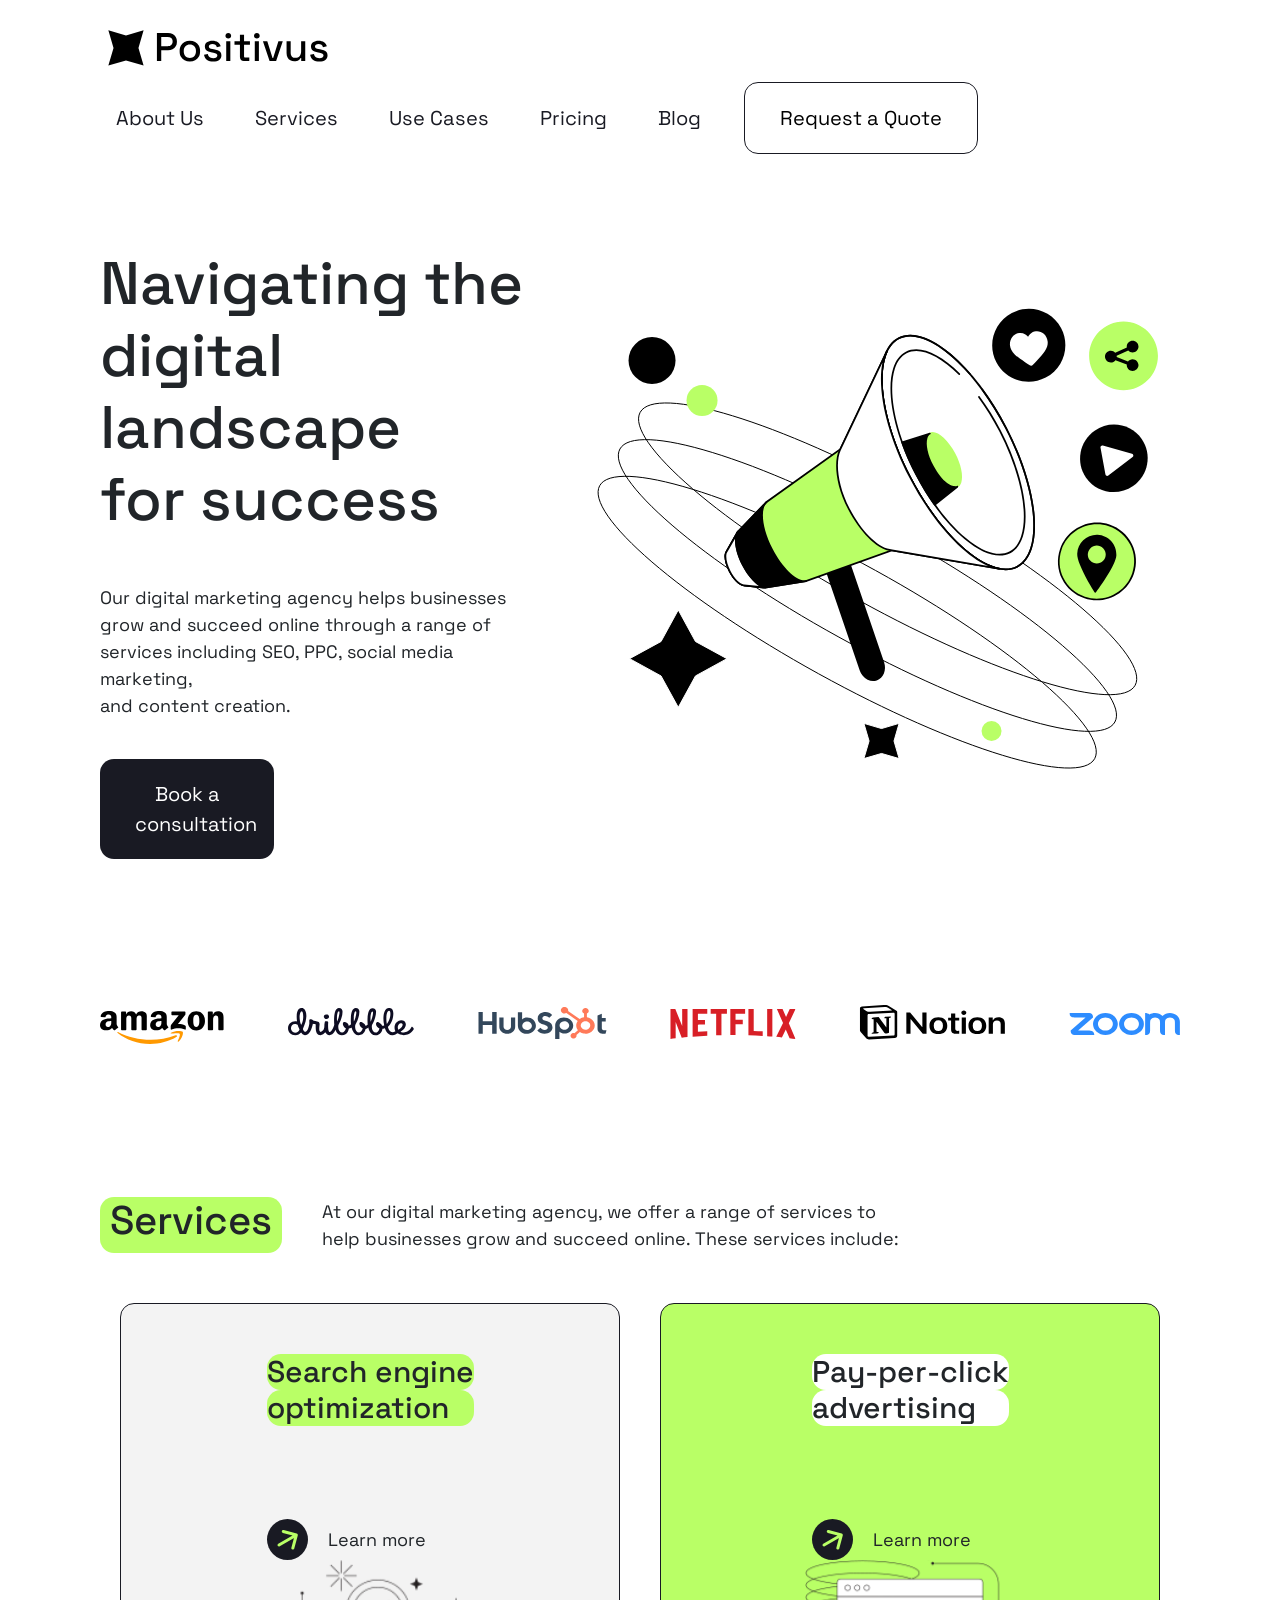
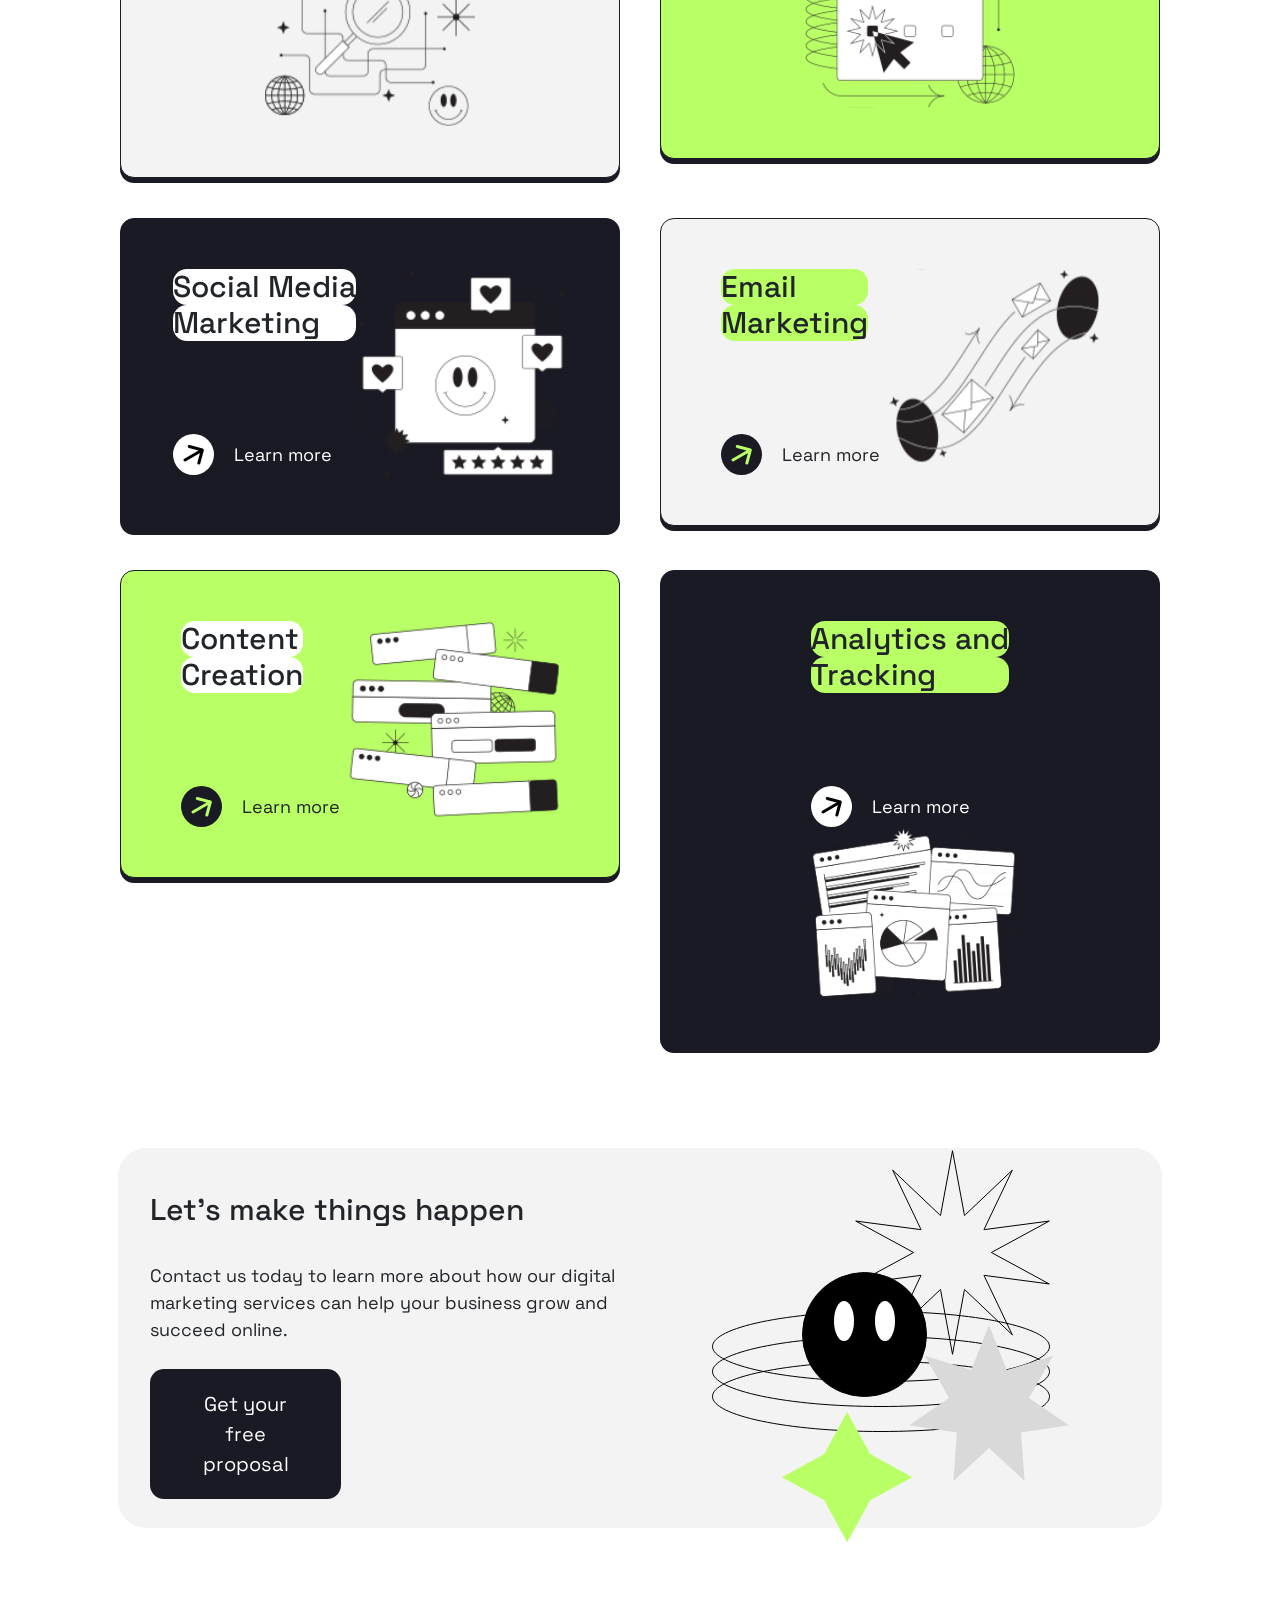
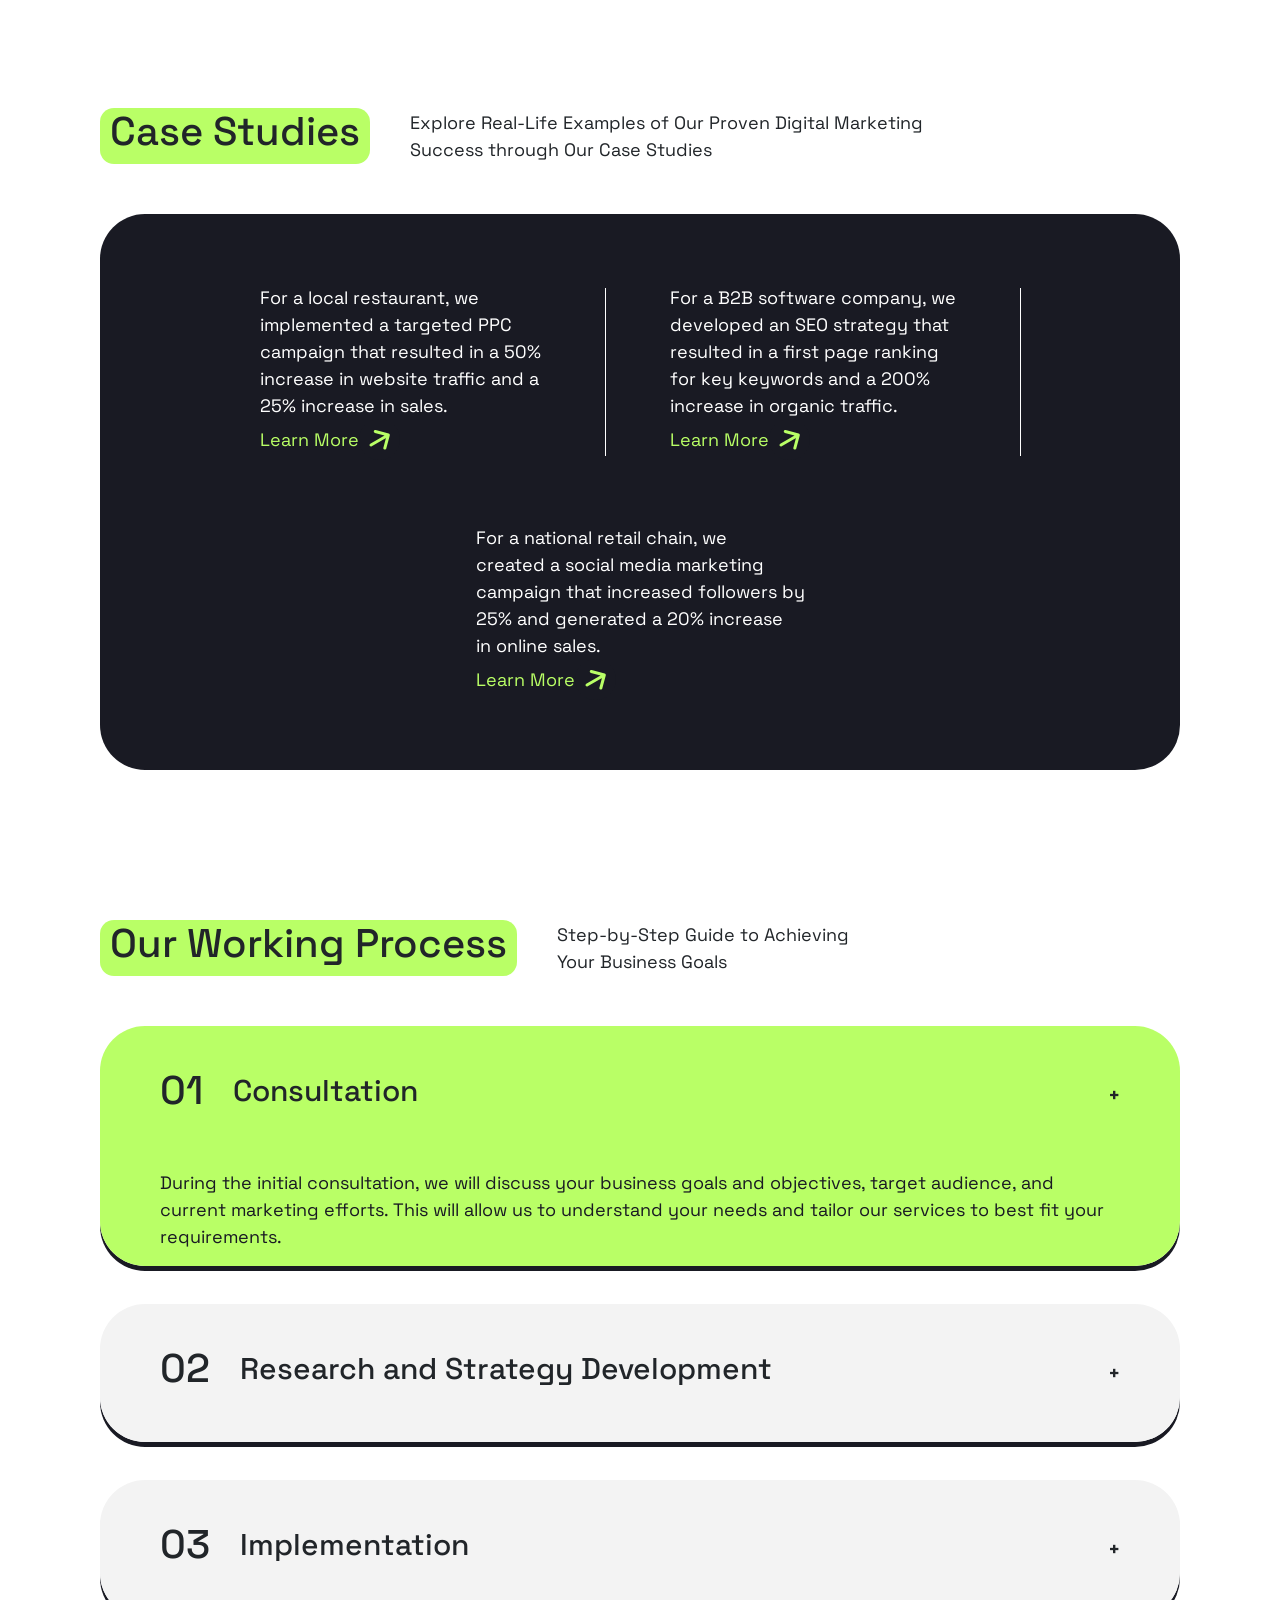
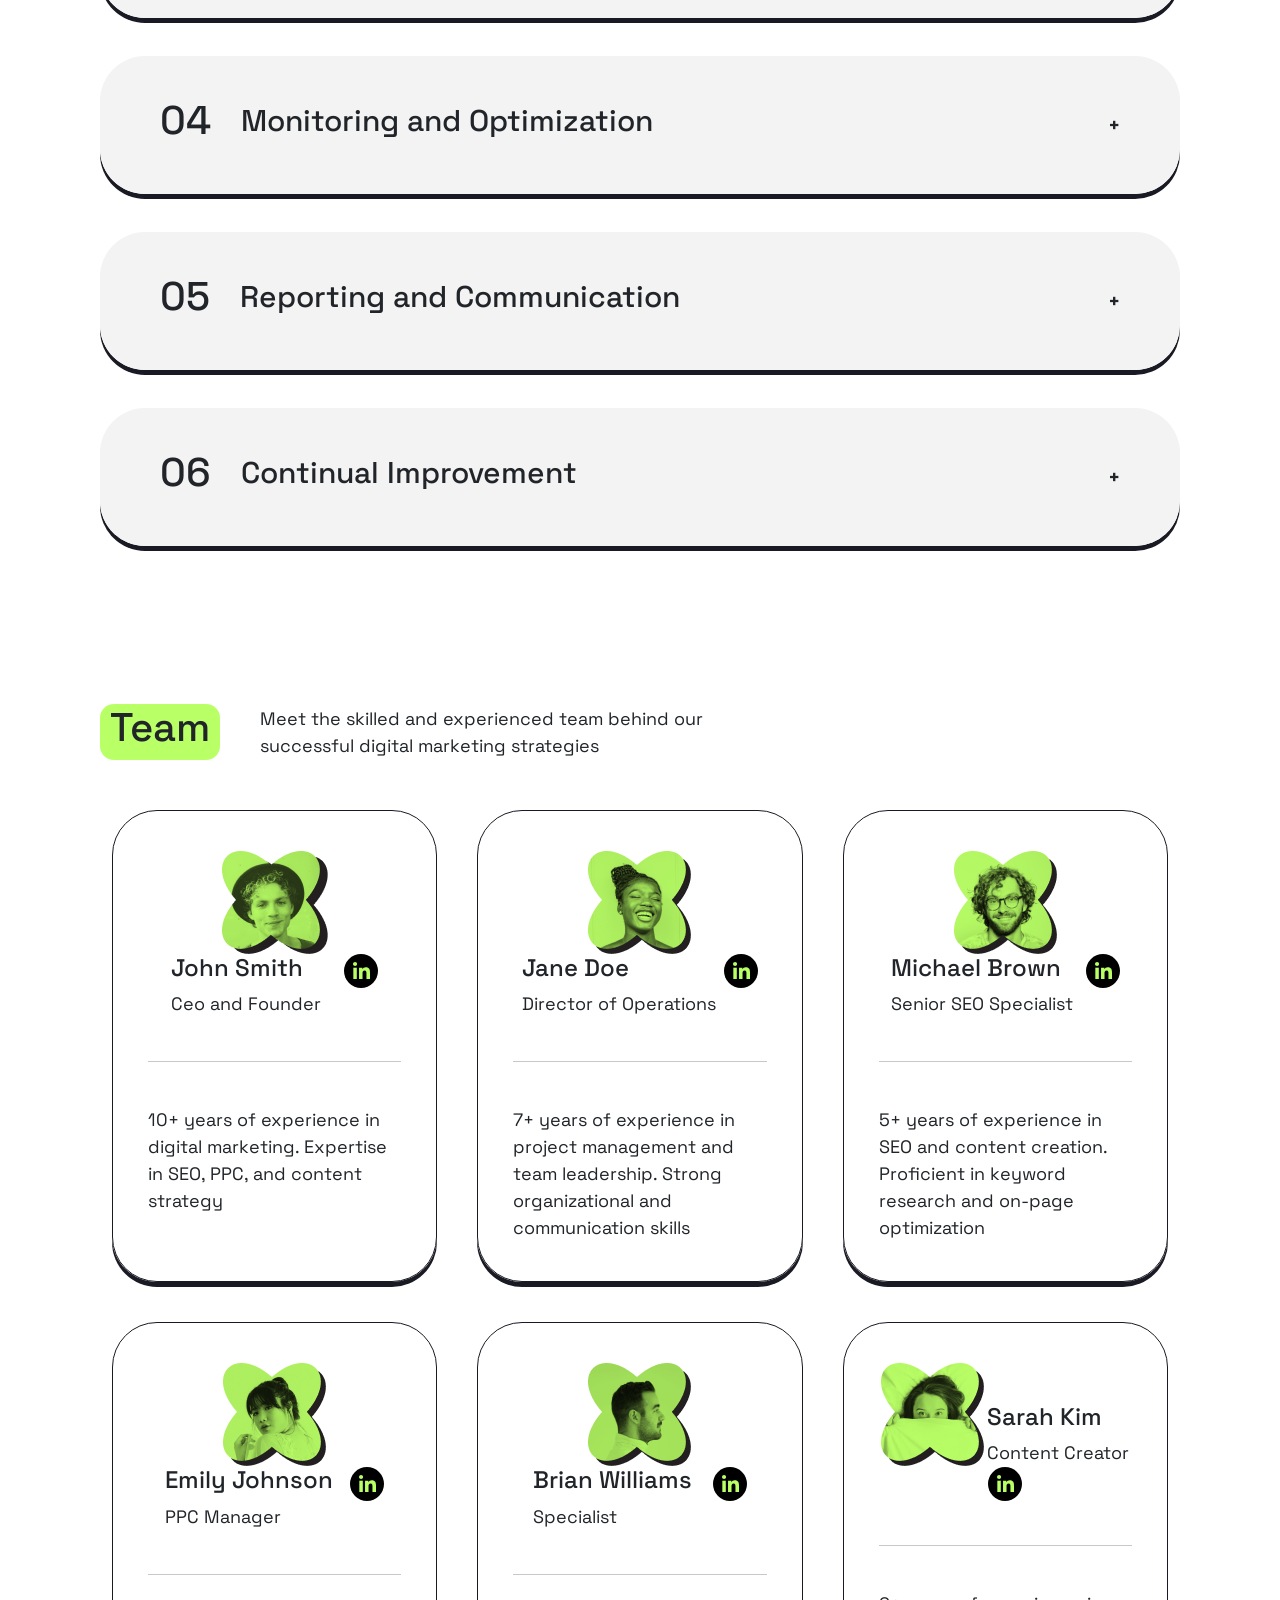
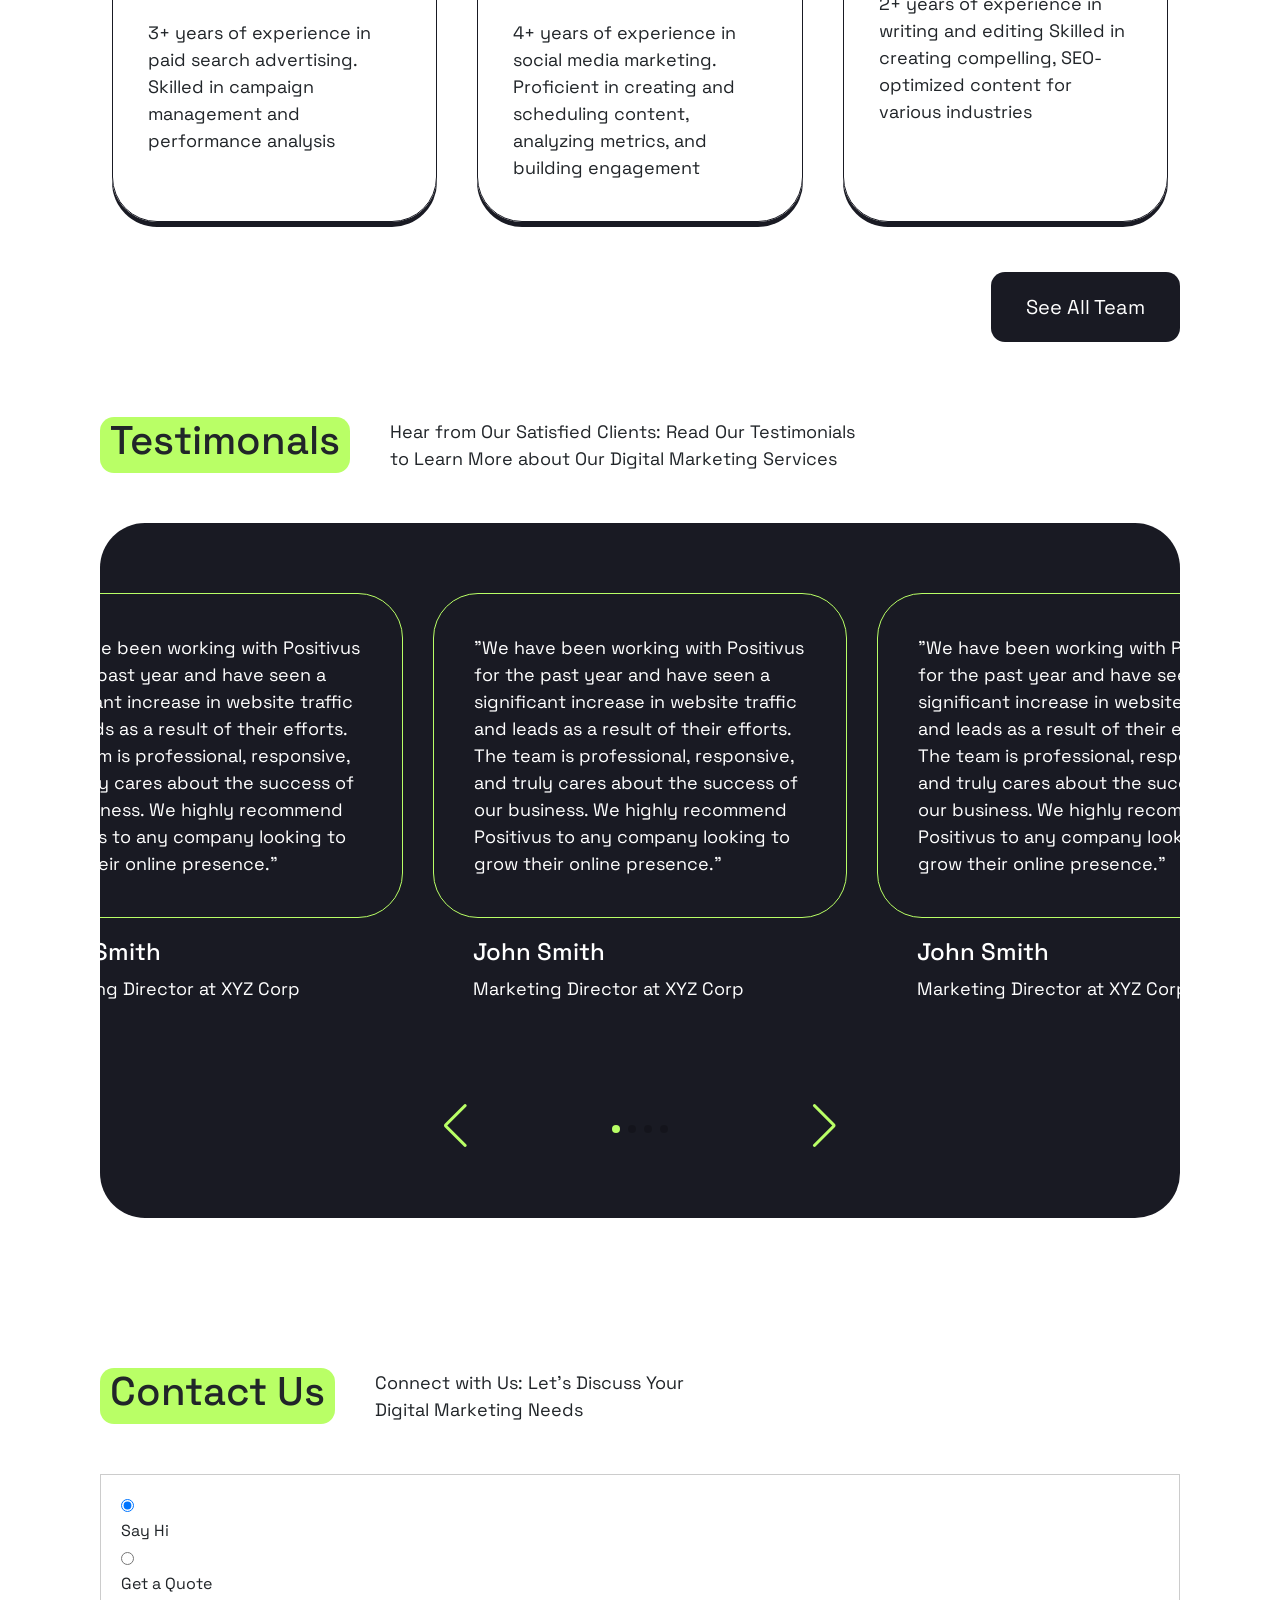
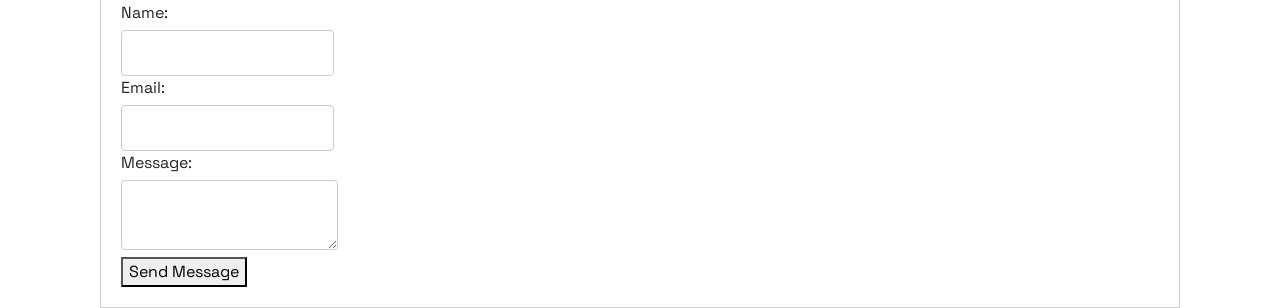
==== commit 868fb867: "." ====
--- a/index.html
+++ b/index.html
@@ -9,7 +9,6 @@
       integrity="sha384-EVSTQN3/azprG1Anm3QDgpJLIm9Nao0Yz1ztcQTwFspd3yD65VohhpuuCOmLASjC"
       crossorigin="anonymous"
     />
-    <link rel="stylesheet" href="assets/css/style.css" />
     <link rel="preconnect" href="https://fonts.googleapis.com" />
     <link rel="preconnect" href="https://fonts.gstatic.com" crossorigin />
     <link
@@ -17,8 +16,15 @@
       rel="stylesheet"
     />
     <title>Document</title>
-<script src="accordion.js"></script>      
-
+    <script src="accordion.js"></script>
+    <link
+      rel="stylesheet"
+      href="https://cdn.jsdelivr.net/npm/swiper@11/swiper-bundle.min.css"
+    />
+
+    <script src="https://cdn.jsdelivr.net/npm/swiper@11/swiper-bundle.min.js"></script>
+
+    <link rel="stylesheet" href="assets/css/style.css" />
   </head>
 
   <header>
@@ -260,7 +266,7 @@
               </div>
               <div class="service-info-img">
                 <img
-                  src="assets/img/tokyo-browser-window-with-emoticon-likes-and-stars-around 2.svg"
+                  src="assets/img/tokyo-volumetric-analytics-of-different-types-in-web-browsers 2.svg"
                   alt=""
                 />
               </div>
@@ -377,14 +383,12 @@
       </div>
     </div>
 
-
     <div class="d-flex flex-column align-items-left working-process">
-
       <div
         class="d-flex flex-row justify-content-start align-items-center services-flex"
       >
         <div class="services-header-green">
-          <h2>Our Working Process </h2>
+          <h2>Our Working Process</h2>
         </div>
         <p style="margin: 0">
           Step-by-Step Guide to Achieving
@@ -393,80 +397,423 @@
         </p>
       </div>
 
-      
-
       <div class="accordion-wrapper">
         <div class="accordion">
           <div class="accordion-label">
-            <div class="d-flex  flex-row align-items-center" style="gap: 30px;">
-              <h2>01</h2> <h3>Consultation</h3>
-            </div></div>
+            <div class="d-flex flex-row align-items-center" style="gap: 30px">
+              <h2>01</h2>
+              <h3>Consultation</h3>
+            </div>
+          </div>
           <div class="d-flex flex-column accordion-content">
-            <hr>
-            <p>During the initial consultation, we will discuss your business goals and objectives, target audience, and current marketing efforts. This will allow us to understand your needs and tailor our services to best fit your requirements.</p>
-
-          </div>
-
-        </div> <div class="accordion">
+            <hr />
+            <p>
+              During the initial consultation, we will discuss your business
+              goals and objectives, target audience, and current marketing
+              efforts. This will allow us to understand your needs and tailor
+              our services to best fit your requirements.
+            </p>
+          </div>
+        </div>
+        <div class="accordion">
           <div class="accordion-label">
-            <div class="d-flex  flex-row align-items-center" style="gap: 30px;">
-              <h2>02</h2> <h3>Research and Strategy Development</h3>
-            </div></div>
+            <div class="d-flex flex-row align-items-center" style="gap: 30px">
+              <h2>02</h2>
+              <h3>Research and Strategy Development</h3>
+            </div>
+          </div>
           <div class="d-flex flex-column accordion-content">
-            <hr>
-            <p>During the initial consultation, we will discuss your business goals and objectives, target audience, and current marketing efforts. This will allow us to understand your needs and tailor our services to best fit your requirements.</p>
-
-          </div>
-
-        </div> <div class="accordion">
+            <hr />
+            <p>
+              During the initial consultation, we will discuss your business
+              goals and objectives, target audience, and current marketing
+              efforts. This will allow us to understand your needs and tailor
+              our services to best fit your requirements.
+            </p>
+          </div>
+        </div>
+        <div class="accordion">
           <div class="accordion-label">
-            <div class="d-flex  flex-row align-items-center" style="gap: 30px;">
-              <h2>03</h2> <h3>Implementation</h3>
-            </div></div>
+            <div class="d-flex flex-row align-items-center" style="gap: 30px">
+              <h2>03</h2>
+              <h3>Implementation</h3>
+            </div>
+          </div>
           <div class="d-flex flex-column accordion-content">
-            <hr>
-            <p>During the initial consultation, we will discuss your business goals and objectives, target audience, and current marketing efforts. This will allow us to understand your needs and tailor our services to best fit your requirements.</p>
-
-          </div>
-
-        </div> <div class="accordion">
+            <hr />
+            <p>
+              During the initial consultation, we will discuss your business
+              goals and objectives, target audience, and current marketing
+              efforts. This will allow us to understand your needs and tailor
+              our services to best fit your requirements.
+            </p>
+          </div>
+        </div>
+        <div class="accordion">
           <div class="accordion-label">
-            <div class="d-flex  flex-row align-items-center" style="gap: 30px;">
-              <h2>04</h2> <h3>Monitoring and Optimization</h3>
-            </div></div>
+            <div class="d-flex flex-row align-items-center" style="gap: 30px">
+              <h2>04</h2>
+              <h3>Monitoring and Optimization</h3>
+            </div>
+          </div>
           <div class="d-flex flex-column accordion-content">
-            <hr>
-            <p>During the initial consultation, we will discuss your business goals and objectives, target audience, and current marketing efforts. This will allow us to understand your needs and tailor our services to best fit your requirements.</p>
-
-          </div>
-
-        </div> <div class="accordion">
+            <hr />
+            <p>
+              During the initial consultation, we will discuss your business
+              goals and objectives, target audience, and current marketing
+              efforts. This will allow us to understand your needs and tailor
+              our services to best fit your requirements.
+            </p>
+          </div>
+        </div>
+        <div class="accordion">
           <div class="accordion-label">
-            <div class="d-flex  flex-row align-items-center" style="gap: 30px;">
-              <h2>05</h2> <h3>Reporting and Communication</h3>
-            </div></div>
+            <div class="d-flex flex-row align-items-center" style="gap: 30px">
+              <h2>05</h2>
+              <h3>Reporting and Communication</h3>
+            </div>
+          </div>
           <div class="d-flex flex-column accordion-content">
-            <hr>
-            <p>During the initial consultation, we will discuss your business goals and objectives, target audience, and current marketing efforts. This will allow us to understand your needs and tailor our services to best fit your requirements.</p>
-
-          </div>
-
-        </div> <div class="accordion">
+            <hr />
+            <p>
+              During the initial consultation, we will discuss your business
+              goals and objectives, target audience, and current marketing
+              efforts. This will allow us to understand your needs and tailor
+              our services to best fit your requirements.
+            </p>
+          </div>
+        </div>
+        <div class="accordion">
           <div class="accordion-label">
-            <div class="d-flex  flex-row align-items-center" style="gap: 30px;">
-              <h2>06</h2> <h3>Continual Improvement</h3>
-            </div></div>
+            <div class="d-flex flex-row align-items-center" style="gap: 30px">
+              <h2>06</h2>
+              <h3>Continual Improvement</h3>
+            </div>
+          </div>
           <div class="d-flex flex-column accordion-content">
-            <hr>
-            <p>During the initial consultation, we will discuss your business goals and objectives, target audience, and current marketing efforts. This will allow us to understand your needs and tailor our services to best fit your requirements.</p>
-
-          </div>
-
-        </div>
-    </div>   
-       
-
-
+            <hr />
+            <p>
+              During the initial consultation, we will discuss your business
+              goals and objectives, target audience, and current marketing
+              efforts. This will allow us to understand your needs and tailor
+              our services to best fit your requirements.
+            </p>
+          </div>
+        </div>
+      </div>
+    </div>
+
+    <div class="d-flex flex-column align-items-left team">
+      <div
+        class="d-flex flex-row justify-content-start align-items-center services-flex"
+      >
+        <div class="services-header-green">
+          <h2>Team</h2>
+        </div>
+        <p style="margin: 0">
+          Meet the skilled and experienced team behind our
+          <br />
+          successful digital marketing strategies
+        </p>
+      </div>
+
+      <div
+        class="container-fluid team-grid-wrapper"
+        style="display: grid; grid-template-columns: repeat(3, 1fr); gap: 40px"
+      >
+        <div class="d-flex flex-column team-member">
+          <div class="d-flex flex-row justify-content-evenly member-info">
+            <img src="assets/img/Picture.png" alt="" />
+
+            <div class="align-self-end d-flex flex-column member-info-name">
+              <h4>John Smith</h4>
+              <p>Ceo and Founder</p>
+            </div>
+
+            <a href="#"><img src="assets/img/Social icon.svg" alt="" /></a>
+          </div>
+
+          <hr style="width: 100%" />
+
+          <p>
+            10+ years of experience in digital marketing. Expertise in SEO, PPC,
+            and content strategy
+          </p>
+        </div>
+
+        <div class="d-flex flex-column team-member">
+          <div class="d-flex flex-row justify-content-evenly member-info">
+            <img src="assets/img/Picture (1).png" alt="" />
+
+            <div class="align-self-end d-flex flex-column member-info-name">
+              <h4>Jane Doe</h4>
+              <p>Director of Operations</p>
+            </div>
+
+            <a href="#"><img src="assets/img/Social icon.svg" alt="" /></a>
+          </div>
+
+          <hr style="width: 100%" />
+
+          <p>
+            7+ years of experience in project management and team leadership.
+            Strong organizational and communication skills
+          </p>
+        </div>
+
+        <div class="d-flex flex-column team-member">
+          <div class="d-flex flex-row justify-content-evenly member-info">
+            <img src="assets/img/Picture (2).png" alt="" />
+
+            <div class="align-self-end d-flex flex-column member-info-name">
+              <h4>Michael Brown</h4>
+              <p>Senior SEO Specialist</p>
+            </div>
+
+            <a href="#"><img src="assets/img/Social icon.svg" alt="" /></a>
+          </div>
+
+          <hr style="width: 100%" />
+
+          <p>
+            5+ years of experience in SEO and content creation. Proficient in
+            keyword research and on-page optimization
+          </p>
+        </div>
+
+        <div class="d-flex flex-column team-member">
+          <div class="d-flex flex-row justify-content-evenly member-info">
+            <img src="assets/img/Picture (3).png" alt="" />
+
+            <div class="align-self-end d-flex flex-column member-info-name">
+              <h4>Emily Johnson</h4>
+              <p>PPC Manager</p>
+            </div>
+
+            <a href="#"><img src="assets/img/Social icon.svg" alt="" /></a>
+          </div>
+
+          <hr style="width: 100%" />
+
+          <p>
+            3+ years of experience in paid search advertising. Skilled in
+            campaign management and performance analysis
+          </p>
+        </div>
+
+        <div class="d-flex flex-column team-member">
+          <div class="d-flex flex-row justify-content-evenly member-info">
+            <img src="assets/img/Picture (4).png" alt="" />
+
+            <div class="align-self-end d-flex flex-column member-info-name">
+              <h4>Brian Williams</h4>
+              <p>Specialist</p>
+            </div>
+
+            <a href="#"><img src="assets/img/Social icon.svg" alt="" /></a>
+          </div>
+
+          <hr style="width: 100%" />
+
+          <p>
+            4+ years of experience in social media marketing. Proficient in
+            creating and scheduling content, analyzing metrics, and building
+            engagement
+          </p>
+        </div>
+
+        <div class="d-flex flex-column team-member">
+          <div class="d-flex flex-row justify-content-evenly member-info">
+            <img src="assets/img/Picture (5).png" alt="" />
+
+            <div class="align-self-end d-flex flex-column member-info-name">
+              <h4>Sarah Kim</h4>
+              <p>Content Creator</p>
+            </div>
+
+            <a href="#"><img src="assets/img/Social icon.svg" alt="" /></a>
+          </div>
+
+          <hr style="width: 100%" />
+
+          <p>
+            2+ years of experience in writing and editing Skilled in creating
+            compelling, SEO-optimized content for various industries
+          </p>
+        </div>
+      </div>
+
+      <a
+        href="#"
+        class="align-self-end btn-primary book-consulation"
+        style="width: unset"
+        >See All Team</a
+      >
+    </div>
+
+    <div class="d-flex flex-column align-items-left testimonals">
+      <div
+        class="d-flex flex-row justify-content-start align-items-center services-flex"
+      >
+        <div class="services-header-green">
+          <h2>Testimonals</h2>
+        </div>
+        <p style="margin: 0">
+          Hear from Our Satisfied Clients: Read Our Testimonials
+          <br />
+          to Learn More about Our Digital Marketing Services
+        </p>
+      </div>
+
+      <div class="swiper-wrapper-all">
+        <div class="swiper mySwiper">
+          <div class="swiper-wrapper">
+            <div class="swiper-slide">
+              <div
+                class="d-flex flex-column justify-content-center align-items-start swiper-slide-info"
+              >
+                <div class="swiper-message">
+                  <p>
+                    "We have been working with Positivus for the past year and
+                    have seen a significant increase in website traffic and
+                    leads as a result of their efforts. The team is
+                    professional, responsive, and truly cares about the success
+                    of our business. We highly recommend Positivus to any
+                    company looking to grow their online presence."
+                  </p>
+                </div>
+
+                <div class="swiper-header">
+                  <h4>John Smith</h4>
+                  <p>Marketing Director at XYZ Corp</p>
+                </div>
+              </div>
+            </div>
+            <div class="swiper-slide">
+              <div
+                class="d-flex flex-column justify-content-center align-items-start swiper-slide-info"
+              >
+                <div class="swiper-message">
+                  <p>
+                    "We have been working with Positivus for the past year and
+                    have seen a significant increase in website traffic and
+                    leads as a result of their efforts. The team is
+                    professional, responsive, and truly cares about the success
+                    of our business. We highly recommend Positivus to any
+                    company looking to grow their online presence."
+                  </p>
+                </div>
+
+                <div class="swiper-header">
+                  <h4>John Smith</h4>
+                  <p>Marketing Director at XYZ Corp</p>
+                </div>
+              </div>
+            </div>
+            <div class="swiper-slide">
+              <div
+                class="d-flex flex-column justify-content-center align-items-start swiper-slide-info"
+              >
+                <div class="swiper-message">
+                  <p>
+                    "We have been working with Positivus for the past year and
+                    have seen a significant increase in website traffic and
+                    leads as a result of their efforts. The team is
+                    professional, responsive, and truly cares about the success
+                    of our business. We highly recommend Positivus to any
+                    company looking to grow their online presence."
+                  </p>
+                </div>
+
+                <div class="swiper-header">
+                  <h4>John Smith</h4>
+                  <p>Marketing Director at XYZ Corp</p>
+                </div>
+              </div>
+            </div>
+            <div class="swiper-slide">
+              <div
+                class="d-flex flex-column justify-content-center align-items-start swiper-slide-info"
+              >
+                <div class="swiper-message">
+                  <p>
+                    "We have been working with Positivus for the past year and
+                    have seen a significant increase in website traffic and
+                    leads as a result of their efforts. The team is
+                    professional, responsive, and truly cares about the success
+                    of our business. We highly recommend Positivus to any
+                    company looking to grow their online presence."
+                  </p>
+                </div>
+
+                <div class="swiper-header">
+                  <h4>John Smith</h4>
+                  <p>Marketing Director at XYZ Corp</p>
+                </div>
+              </div>
+            </div>
+          </div>
+
+          <div class="d-flex flex-row justify-content-evenly swiper-navigate">
+            <div class="swiper-button-prev"></div>
+            <div class="swiper-pagination"></div>
+            <div class="swiper-button-next"></div>
+          </div>
+        </div>
+      </div>
+    </div>
+    <script src="https://cdn.jsdelivr.net/npm/swiper@11/swiper-bundle.min.js"></script>
+    <script src="swiper.js"></script>
     
+<div class="d-flex flex-column align-items-left contact-us">
+
+  <div
+        class="d-flex flex-row justify-content-start align-items-center services-flex"
+      >
+        <div class="services-header-green">
+          <h2>Contact Us</h2>
+        </div>
+        <p style="margin: 0">
+          Connect with Us: Let's Discuss Your
+          <br />
+          Digital Marketing Needs
+        </p>
+      </div>
+
+      
+
+  <div class="contact-wrapper ">
+    
+    
+    <div class="left-column">
+
+      <form>
+        <div>
+          <input type="radio" name="contact_reason" id="sayHi" checked>
+          <label for="sayHi">Say Hi</label>
+          <input type="radio" name="contact_reason" id="getQuote">
+          <label for="getQuote">Get a Quote</label>
+        </div>
+        <div>
+          <label for="name">Name:</label>
+          <input type="text" id="name" name="name">
+        </div>
+        <div>
+          <label for="email">Email:</label>
+          <input type="email" id="email" name="email" required>
+        </div>
+        <div>
+          <label for="message">Message:</label>
+          <textarea id="message" name="message" required></textarea>
+        </div>
+        <button type="submit">Send Message</button>
+      </form>
+    </div>
+    
+    <div class="right-column">
+    </div>
+  </div>
+
+</div>
   </body>
 </html>
--- a/assets/css/style.css
+++ b/assets/css/style.css
@@ -192,87 +192,194 @@
   height: 168px;
 }
 
-.working-process{
-    padding-top: 150px;
-    gap: 50px;
-}
-
-
-
-
+.working-process {
+  padding-top: 150px;
+  gap: 50px;
+}
 
 .accordion-wrapper {
-    display: flex;
-    flex-direction: column;
-    overflow: hidden;
-    gap: 30px;
-  }
+  display: flex;
+  flex-direction: column;
+  overflow: hidden;
+  gap: 30px;
+}
+
+.accordion {
+  box-shadow: 0 5px 0 0 #191a23;
+  border-radius: 45px;
+  margin-bottom: 8px;
+  overflow: hidden;
+}
+
+.accordion-label {
+  padding: 41px 60px 41px 60px;
+  background: #f3f3f3;
+  font-weight: bold;
+  cursor: pointer;
+  font-size: 20px;
+  display: flex;
+  justify-content: space-between;
+  align-items: center;
+}
+
+.accordion-label:hover {
+  background: #191a23;
+  color: white;
+}
+
+.accordion-label::after {
+  content: "\002B";
+  transform: rotate(0deg);
+  transition: transform 0.3s;
+}
+
+.accordion.open .accordion-label::after {
+  content: "\2212";
+}
+
+.accordion-content {
+  max-height: 0;
+  overflow: hidden;
+  transition: max-height 0.3s ease;
+  background: #b9ff66;
+  padding: 0 16px;
+}
+
+.accordion-content hr {
+  margin: 0;
+}
+
+.accordion.active .accordion-label {
+  padding: 41px 60px 0px 60px;
+
+  background: #b9ff66;
+}
+.accordion.active .accordion-content {
+  overflow: visible;
+  padding: 30px 60px 41px 60px;
+}
+
+.accordion-content p {
+  margin: 0;
+  padding: 16px 0;
+  font-size: 18px;
+  color: #191a23;
+}
+
+.team {
+  padding-top: 150px;
+
+  gap: 50px;
+}
+
+.team-member {
+  padding: 40px 35px 40px 35px;
+  border-radius: 45px;
+  gap: 28px;
+  border: 1px solid #191a23;
+
+  box-shadow: 0 5px 0 0 #191a23;
+}
+
+.testimonals {
+  padding-top: 75px;
+  gap: 50px;
+}
+
+.swiper {
+  width: 100%;
+  height: 100%;
+}
+
+.swiper-wrapper-all {
+  display: flex;
+  flex-direction: column;
+  width: 100%;
+  padding: 70px 0 70px 0;
+  border-radius: 45px;
+  background-color: #191a23;
+  color: white;
+}
+
+.swiper-navigate{
+  padding-top: 124px;
+}
+
+.swiper-slide {
+  font-size: 18px;
+  display: flex;
+  justify-content: center;
+  align-items: center;
+}
+
+.swiper-slide-info {
+  gap: 20px;
+}
+
+.swiper-message {
+  padding: 40px;
+  border-radius: 45px;
+  border: 1px solid #b9ff66;
+}
+
+
+.swiper-header {
+  padding: 0px 40px 0px 40px;
+}
+.swiper-slide img {
+  display: block;
+  width: 100%;
+  height: 100%;
+  object-fit: cover;
+}
+
+.swiper {
+  margin-left: auto;
+  margin-right: auto;
+}
+
+.swiper-button-next,
+.swiper-button-prev {
+  position: unset;
+  color:#b9ff66 ;
+}
+
+.swiper-pagination-bullet-active{
+  background: #b9ff66;
   
-  .accordion {
-      box-shadow: 0 5px 0 0 #191a23;
-      border-radius: 45px;
-      margin-bottom: 8px;
-      overflow: hidden;
-    }
-    
-    .accordion-label {
-        padding: 41px 60px 41px 60px;
-    background: #f3f3f3;
-    font-weight: bold;
-    cursor: pointer;
-    font-size: 20px;
-    display: flex;
-    justify-content: space-between;
-    align-items: center;
-  }
-
-
-  .accordion-label:hover {
-      background: #191a23;
-      color: white;
-    }
-    
-    .accordion-label::after {
-        content: "\002B";
-        transform: rotate(0deg);
-        transition: transform 0.3s;
-    }
-    
-    .accordion.open .accordion-label::after {
-
-        content: "\2212"; 
-    }
-    
-    .accordion-content {
-        max-height: 0;
-        overflow: hidden;
-        transition: max-height 0.3s ease;
-        background: #b9ff66;
-        padding: 0 16px;
-    }
-    
-    .accordion-content hr{
-      margin: 0;
-    }
-    
-  .accordion.active .accordion-label{
-    padding: 41px 60px 0px 60px;
-
-    background: #b9ff66;
-
-
-  }
-  .accordion.active .accordion-content {
-    overflow: visible;
-    padding: 30px 60px 41px 60px;
-
-  }
-  
-  
-  .accordion-content p {
-    margin: 0;
-    padding: 16px 0;
-    font-size: 18px;
-    color: #191a23;
-  }
-  +}
+
+
+.contact-us{
+  padding-top: 150px;
+  gap: 50px;  
+}
+
+.contact-wrappepr{
+  padding: 60px 100px 60px 100px;
+  background: #f3f3f3;
+  display: grid;
+  grid-template-columns: 70% 30%;
+}
+
+
+.contact-wrapper form {
+  margin: 0 auto;
+  padding: 20px;
+  border: 1px solid #ccc;
+}
+
+.contact-wrapper form label {
+  display: block;
+  margin-bottom: 5px;
+}
+
+.contact-wrapper input[type="text"],
+.contact-wrapper input[type="email"],
+.contact-wrapper textarea {
+  padding: 10px;
+  border: 1px solid #ccc;
+  border-radius: 4px;
+  box-sizing: border-box;
+}
+
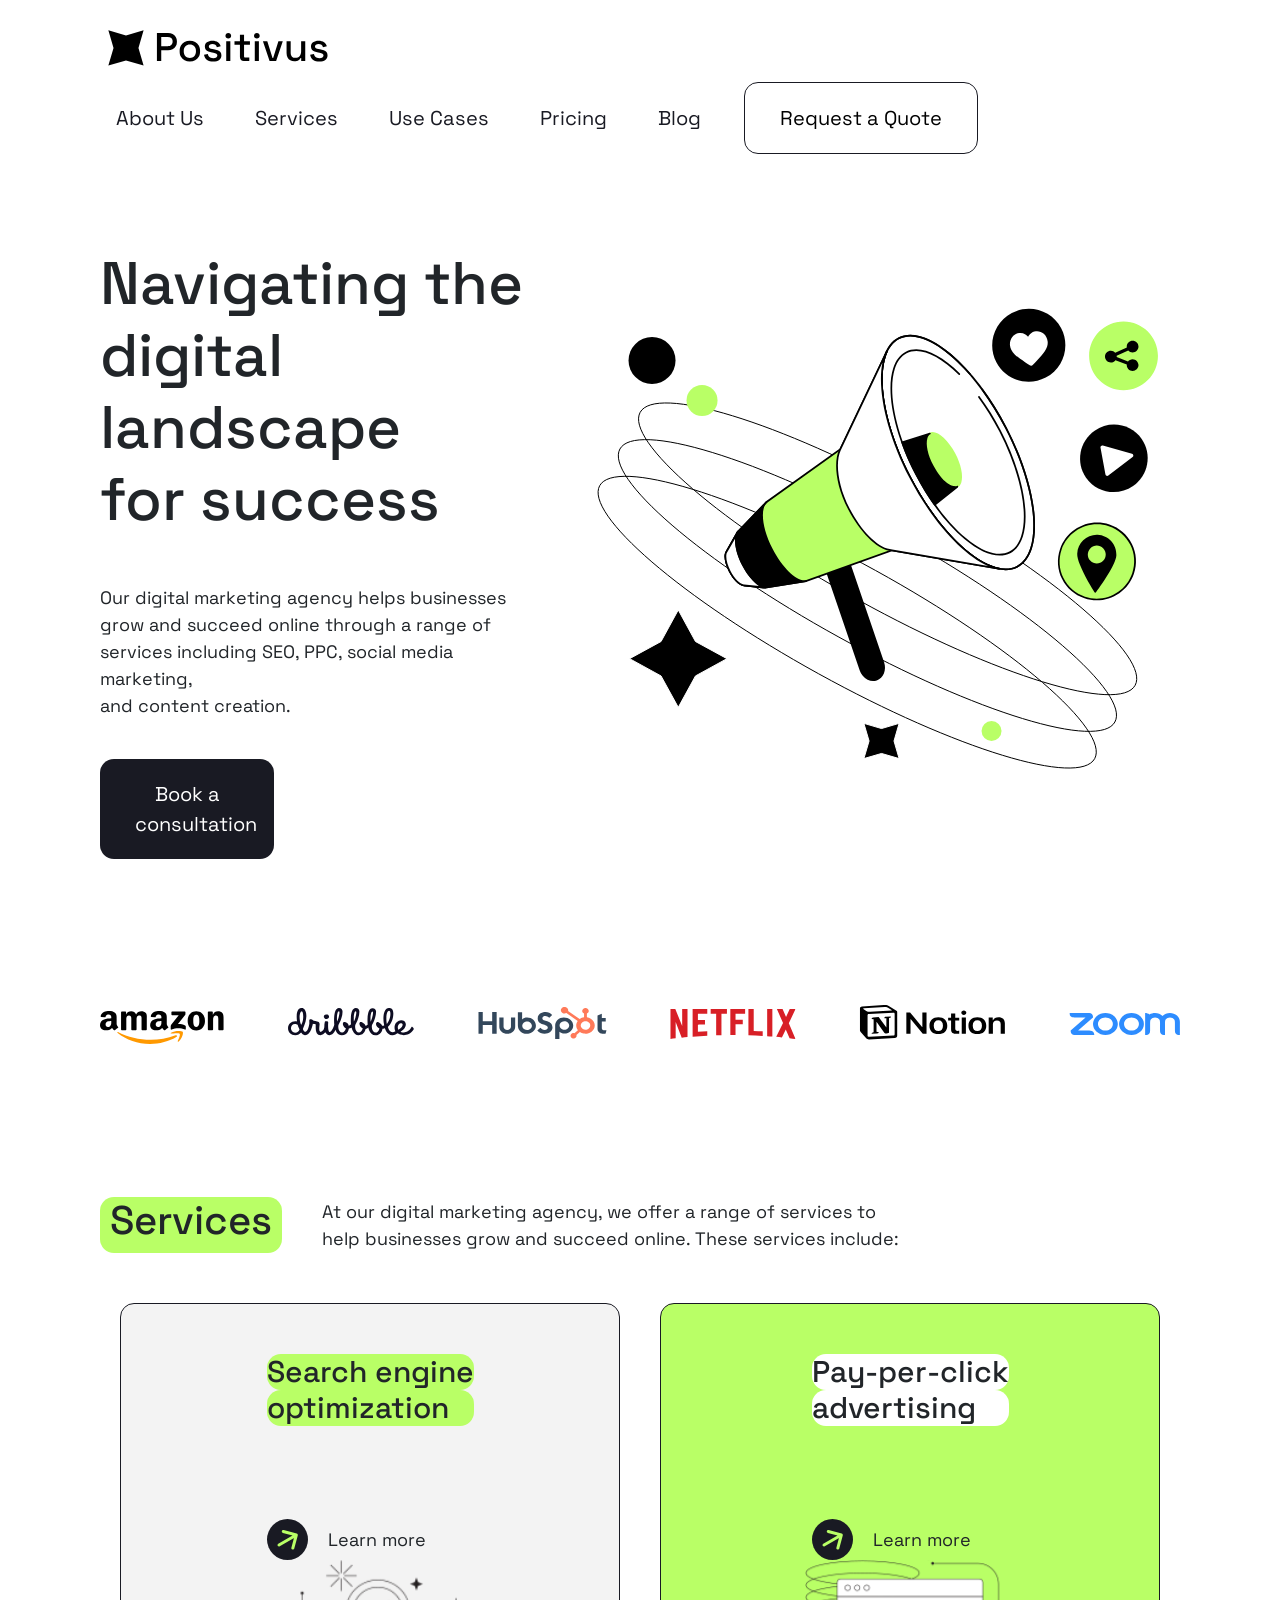
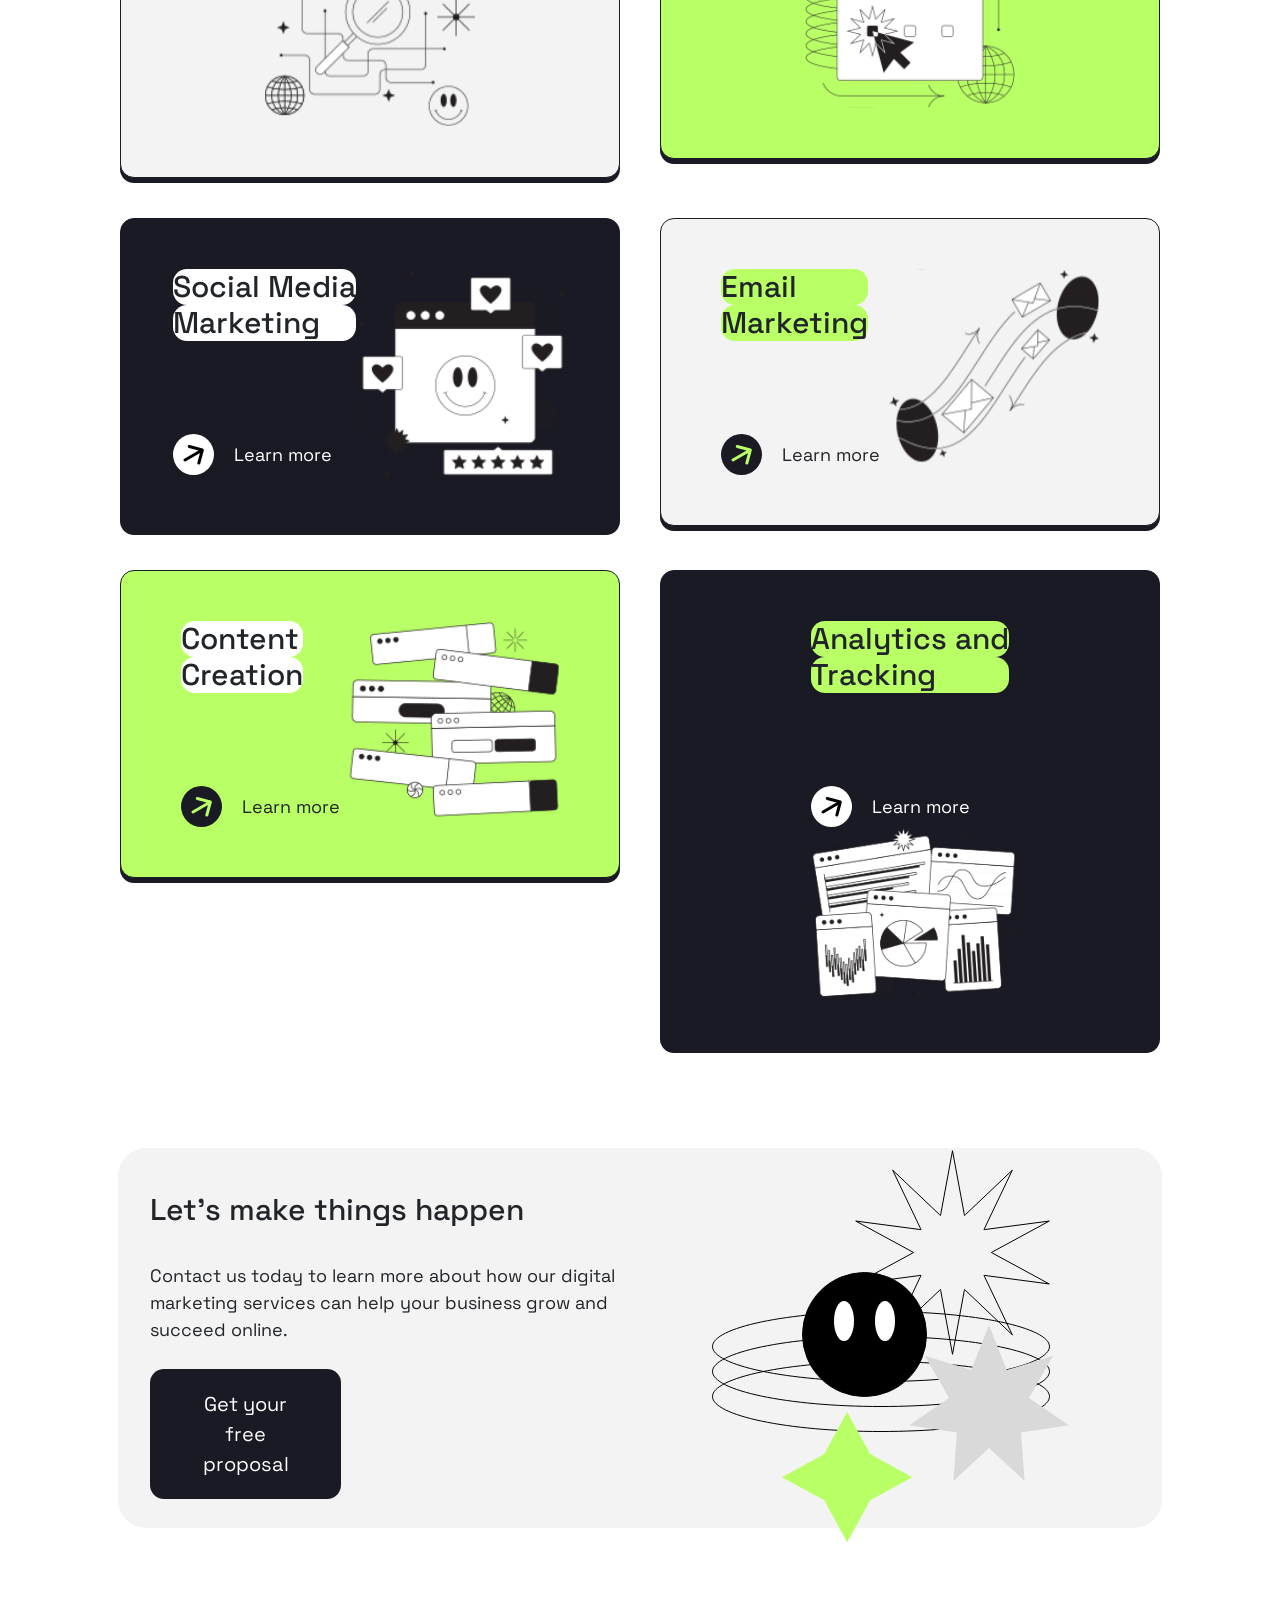
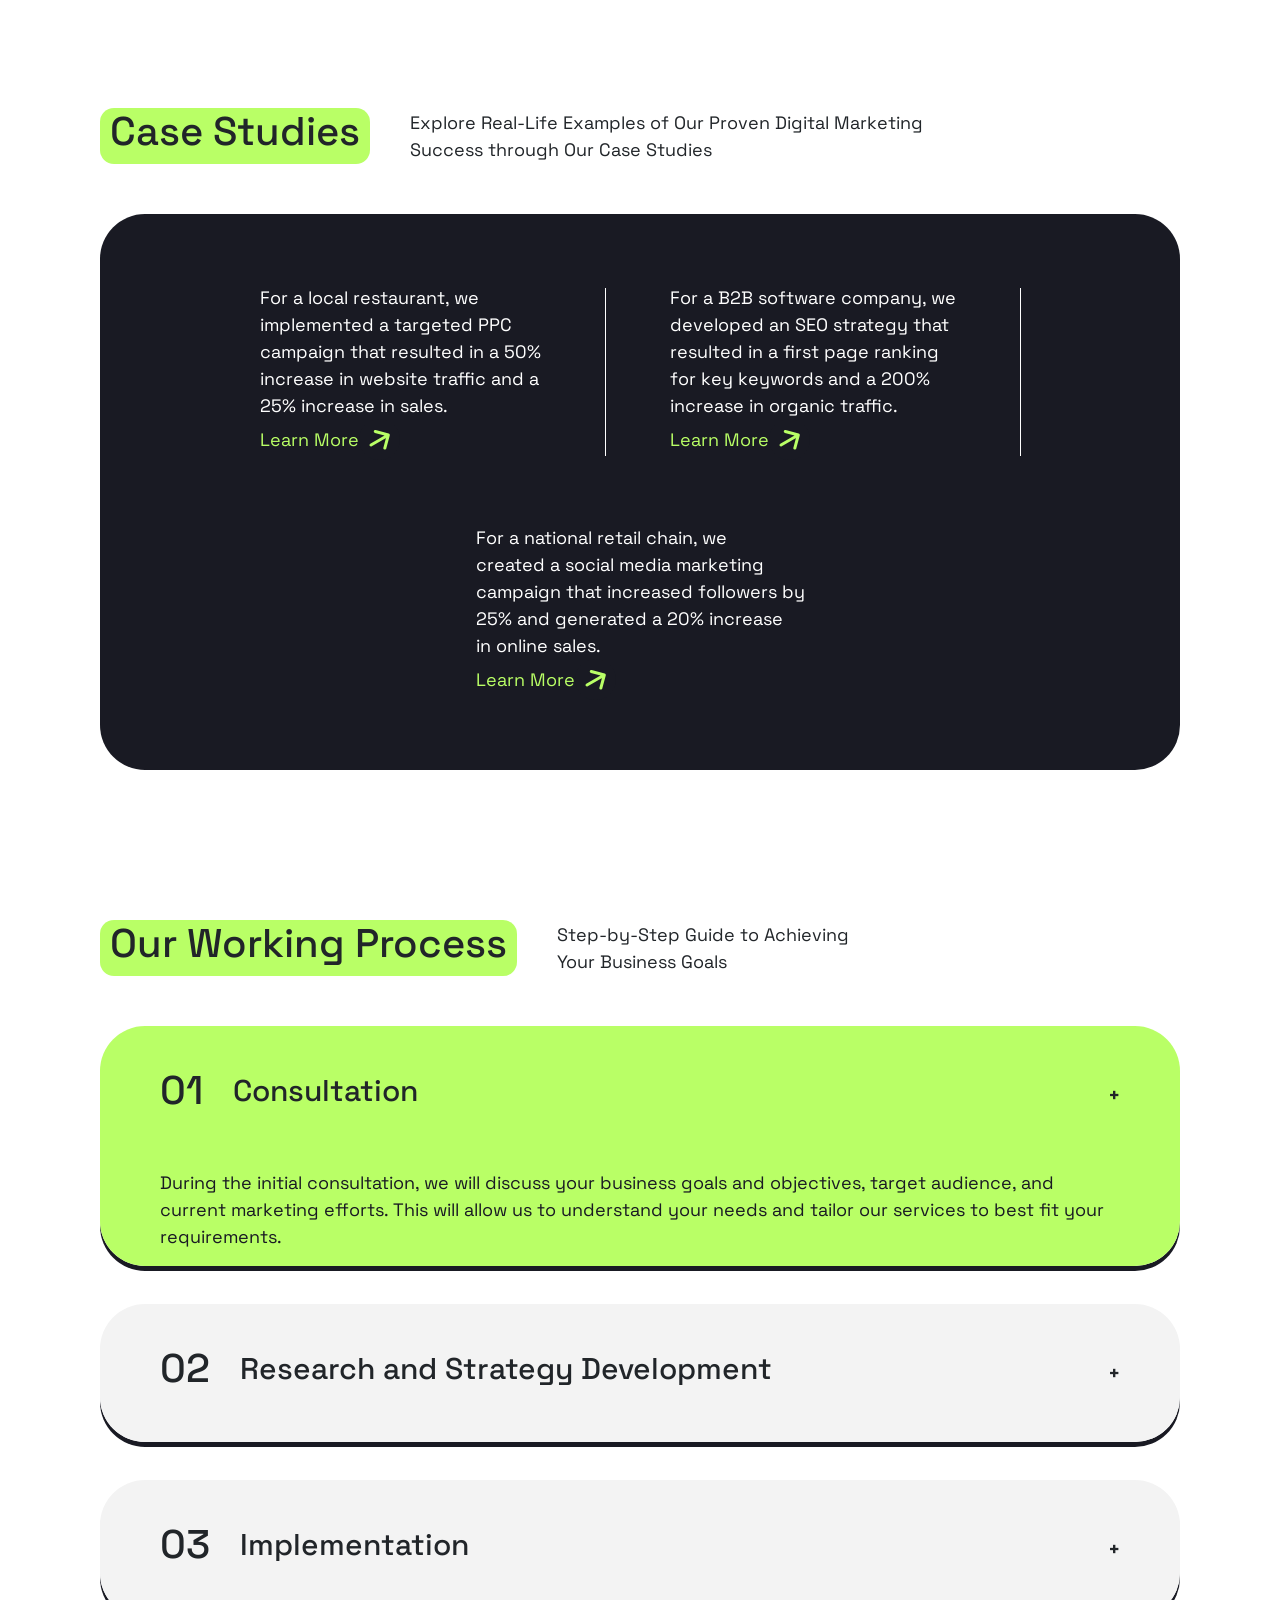
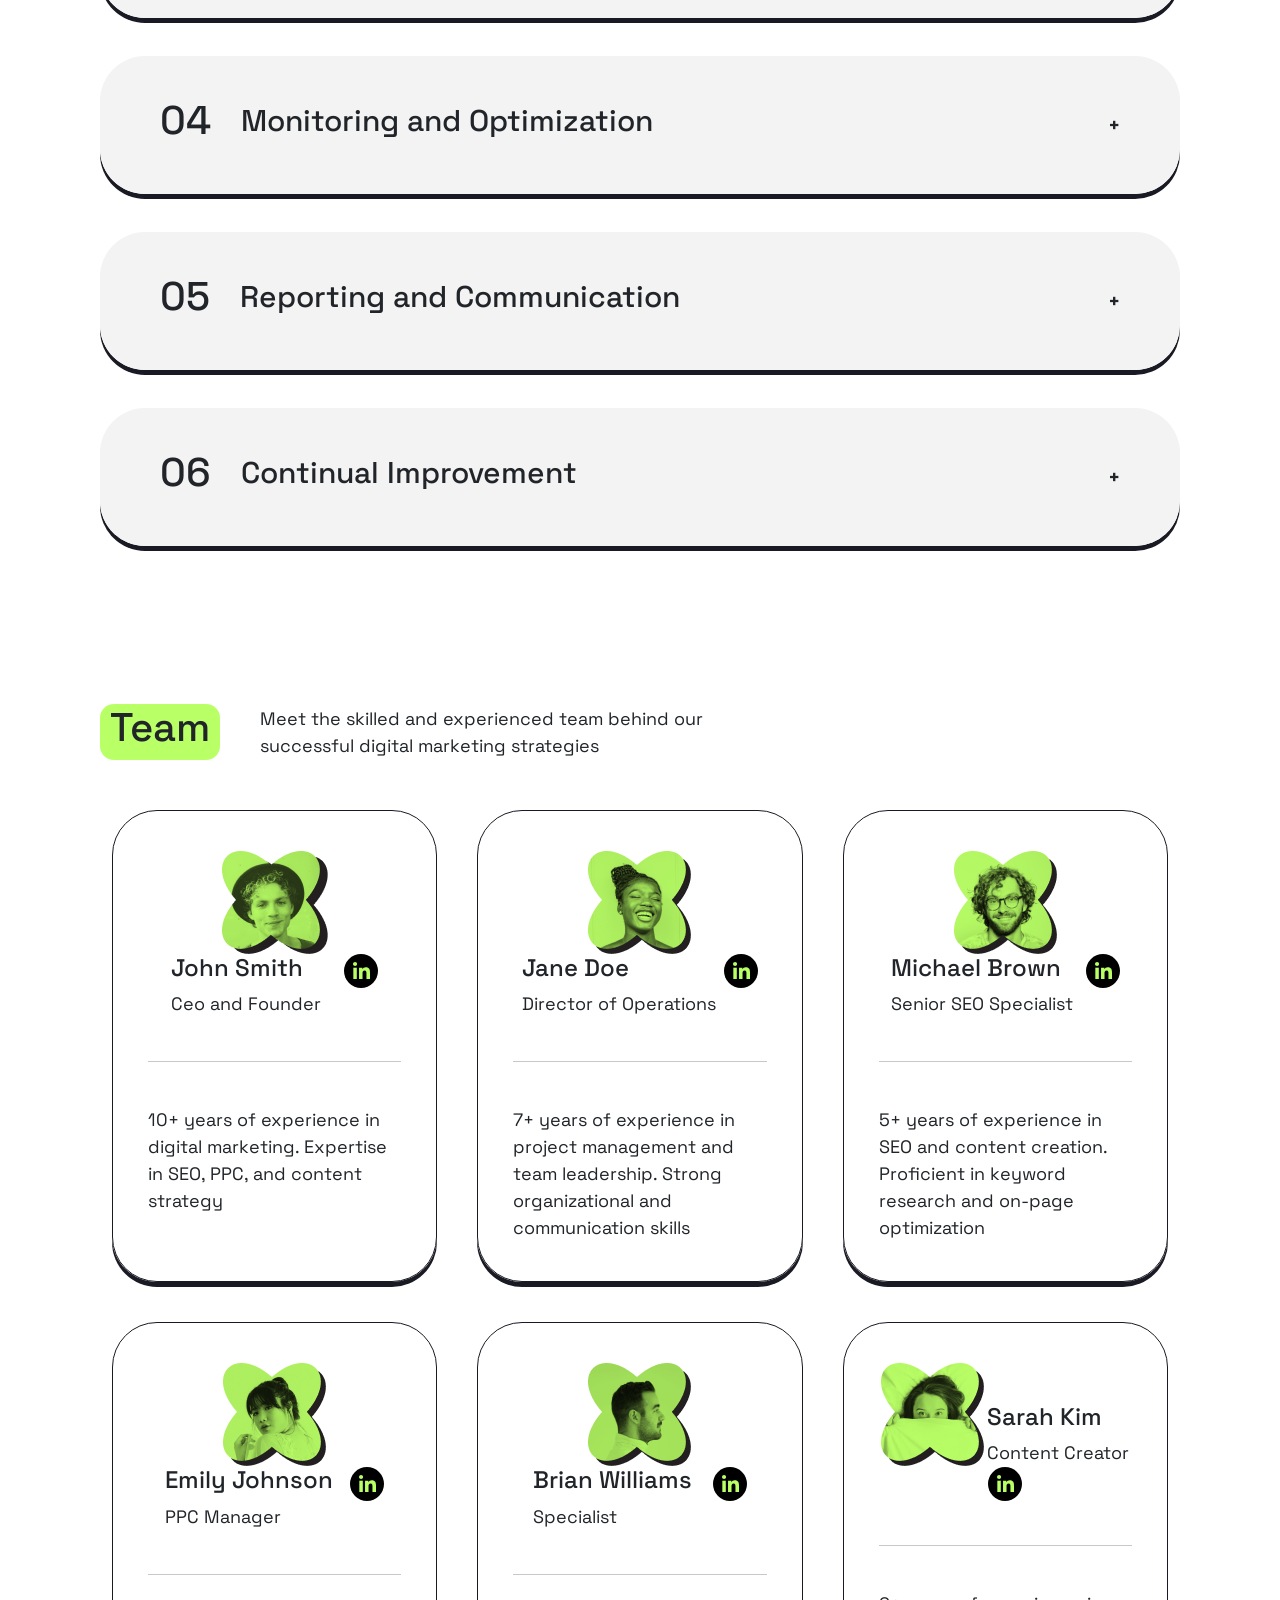
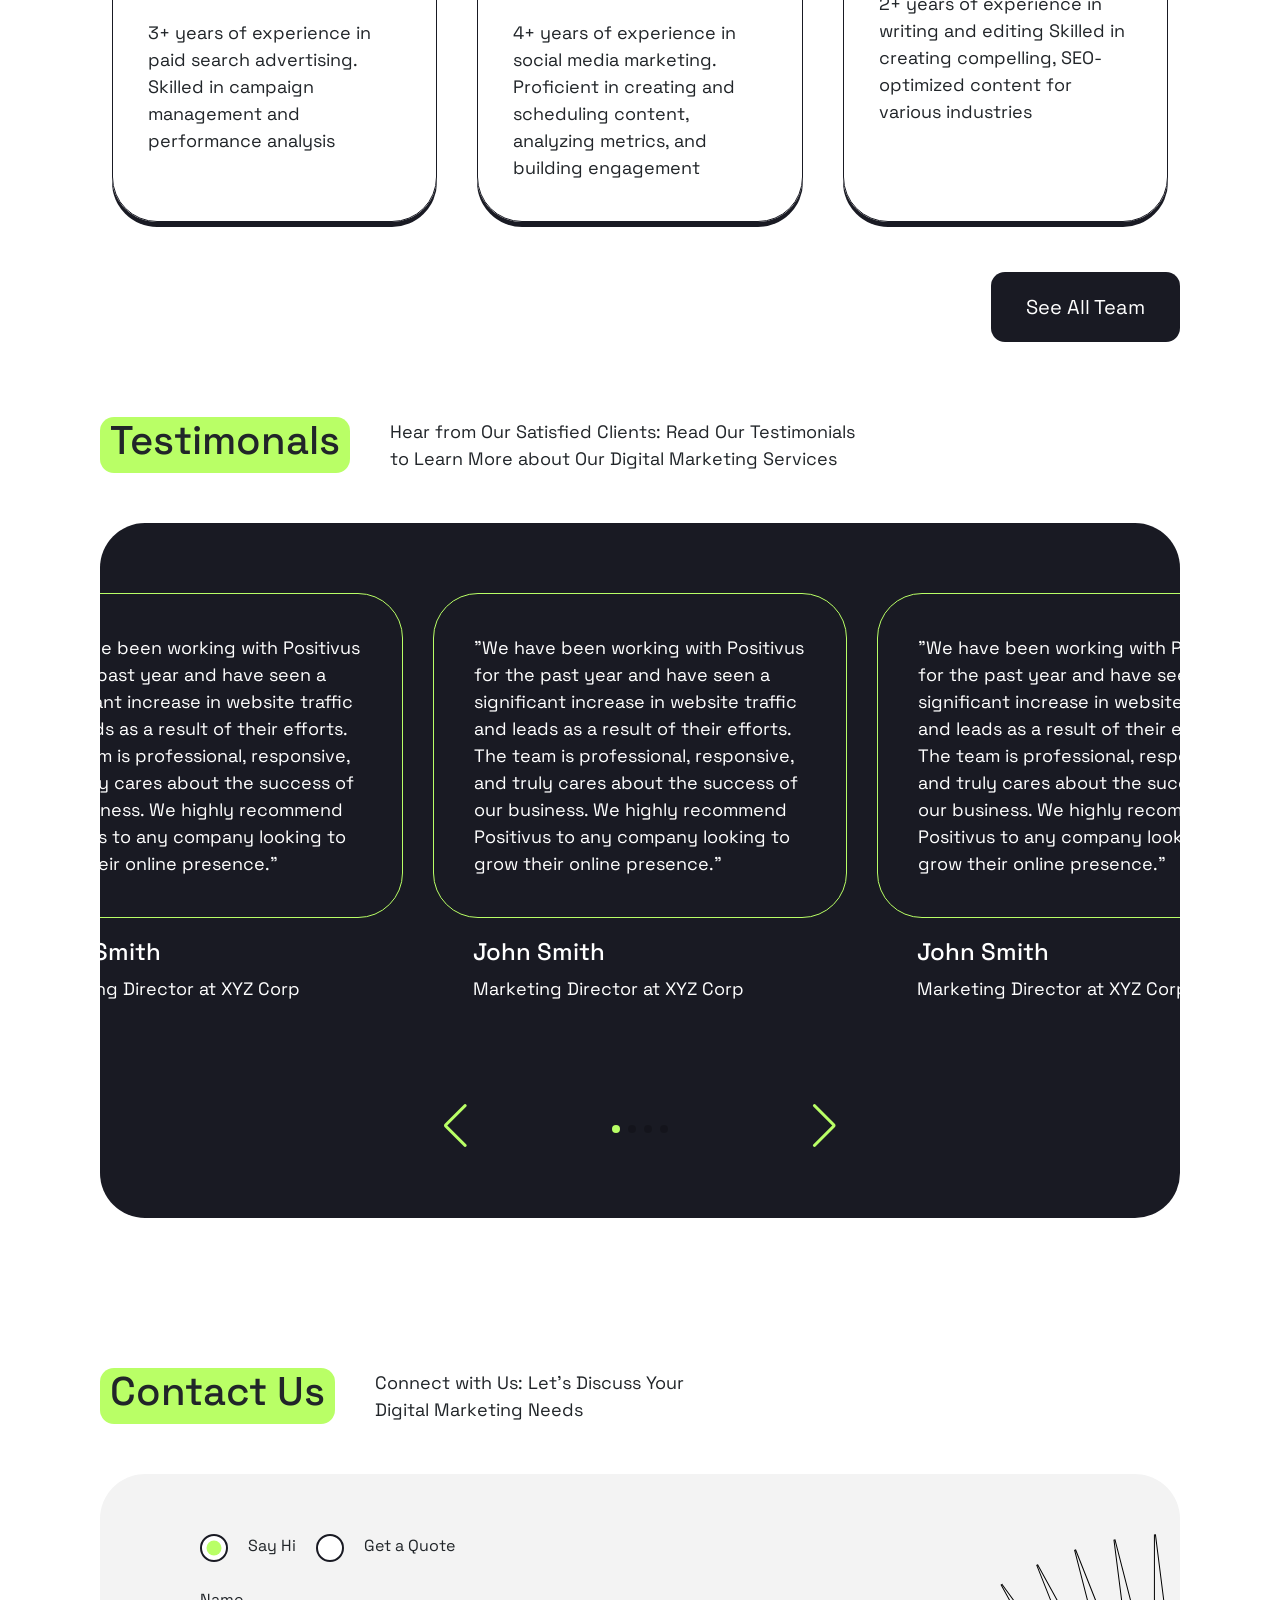
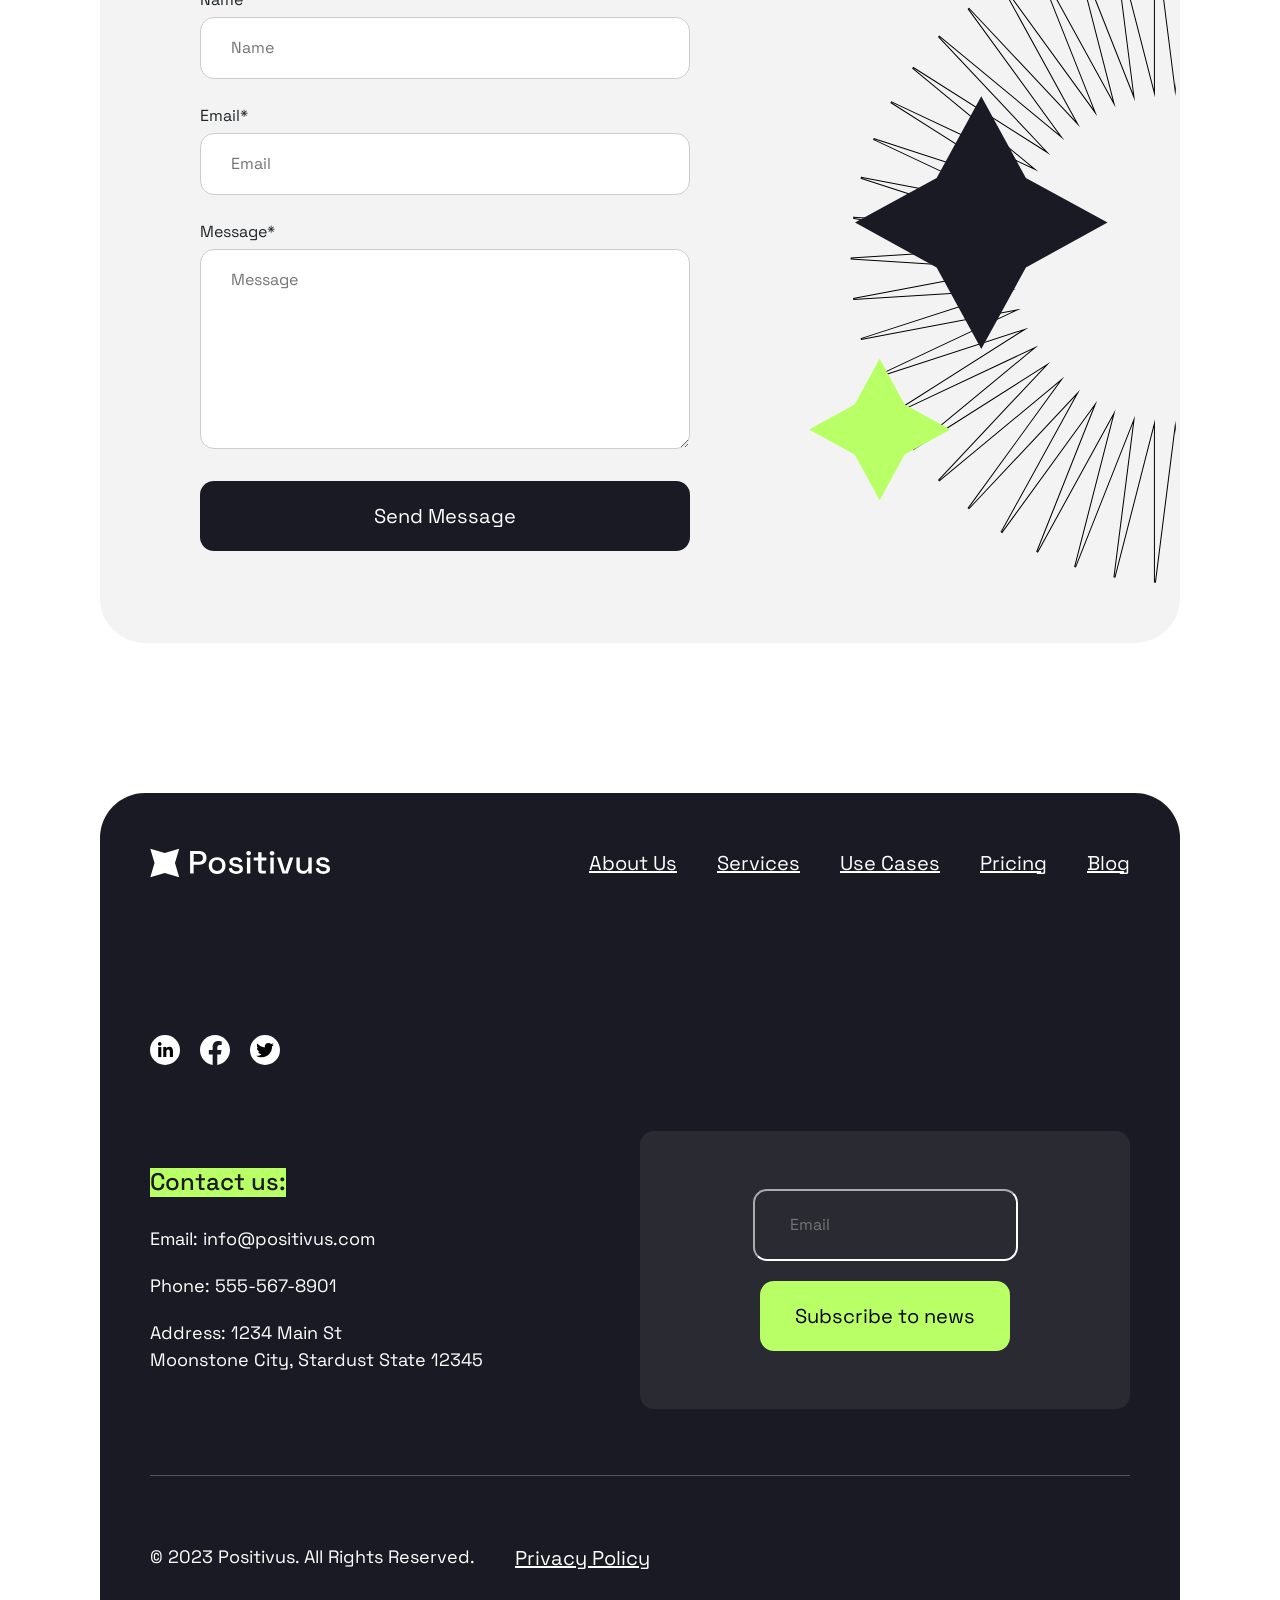
==== commit 558c617d: "." ====
--- a/index.html
+++ b/index.html
@@ -3,6 +3,7 @@
   <head>
     <meta charset="UTF-8" />
     <meta name="viewport" content="width=device-width, initial-scale=1.0" />
+    <link rel="icon" href="assets/img/Icon.svg">
     <link
       href="https://cdn.jsdelivr.net/npm/bootstrap@5.0.2/dist/css/bootstrap.min.css"
       rel="stylesheet"
@@ -15,7 +16,7 @@
       href="https://fonts.googleapis.com/css2?family=Mulish:ital,wght@0,200..1000;1,200..1000&family=Space+Grotesk:wght@300..700&display=swap"
       rel="stylesheet"
     />
-    <title>Document</title>
+    <title>Positivus</title>
     <script src="accordion.js"></script>
     <link
       rel="stylesheet"
@@ -764,10 +765,9 @@
     </div>
     <script src="https://cdn.jsdelivr.net/npm/swiper@11/swiper-bundle.min.js"></script>
     <script src="swiper.js"></script>
-    
-<div class="d-flex flex-column align-items-left contact-us">
-
-  <div
+
+    <div class="d-flex flex-column align-items-left contact-us">
+      <div
         class="d-flex flex-row justify-content-start align-items-center services-flex"
       >
         <div class="services-header-green">
@@ -780,40 +780,106 @@
         </p>
       </div>
 
-      
-
-  <div class="contact-wrapper ">
-    
-    
-    <div class="left-column">
-
-      <form>
-        <div>
-          <input type="radio" name="contact_reason" id="sayHi" checked>
-          <label for="sayHi">Say Hi</label>
-          <input type="radio" name="contact_reason" id="getQuote">
-          <label for="getQuote">Get a Quote</label>
-        </div>
-        <div>
-          <label for="name">Name:</label>
-          <input type="text" id="name" name="name">
-        </div>
-        <div>
-          <label for="email">Email:</label>
-          <input type="email" id="email" name="email" required>
-        </div>
-        <div>
-          <label for="message">Message:</label>
-          <textarea id="message" name="message" required></textarea>
-        </div>
-        <button type="submit">Send Message</button>
-      </form>
-    </div>
-    
-    <div class="right-column">
-    </div>
-  </div>
-
-</div>
+      <div class="contact-wrapper">
+        <div class="left-column">
+          <form class="d-flex flex-column align-items-left contact-form">
+            <div class="d-flex flex-row align-items-center contact-radio">
+              <input type="radio" name="contact_reason" id="sayHi" checked />
+              <label for="sayHi">Say Hi</label>
+              <input type="radio" name="contact_reason" id="getQuote" />
+              <label for="getQuote">Get a Quote</label>
+            </div>
+
+            <div>
+              <label for="name">Name</label>
+              <input type="text" id="name" name="name" placeholder="Name" />
+            </div>
+            <div>
+              <label for="email">Email*</label>
+              <input
+                type="email"
+                id="email"
+                name="email"
+                placeholder="Email"
+                required
+              />
+            </div>
+            <div>
+              <label for="message">Message*</label>
+              <textarea
+                id="message"
+                name="message"
+                placeholder="Message"
+                required
+              ></textarea>
+            </div>
+            <a href="" class="btn btn-primary send-message-button"
+              >Send Message</a
+            >
+          </form>
+        </div>
+
+        <div class="right-column">
+          <div class="d-flex flex-row justify-content-end contact-img">
+            <img src="assets/img/Illustration (2)-cropped.svg" alt="" />
+          </div>
+        </div>
+      </div>
+    </div>
+
+    <footer class="d-flex flex-column align-items-left">
+      <div class="d-flex flex-column align-items-left footer-first-wrapper">
+        <div class="d-flex flex-row justify-content-between footer-header">
+          <img src="assets/img/Logo (2).svg" alt="" />
+
+          <div class="d-flex flex-row justify-content-between footer-navigate">
+            <a href="#">About Us</a>
+            <a href="#">Services</a>
+            <a href="#">Use Cases</a>
+            <a href="#">Pricing</a>
+            <a href="#">Blog</a>
+          </div>
+
+          <div class="d-flex flex-row justify-content-between footer-social">
+            <a href="#"><img src="assets/img/Social icon (1).svg" alt="" /></a>
+            <a href="#"><img src="assets/img/Social icon (3).svg" alt="" /></a>
+            <a href="#"><img src="assets/img/Social icon (2).svg" alt="" /></a>
+          </div>
+        </div>
+
+        <div
+          class="d-flex flex-row align-items-center justify-content-between footer-contact-wrapper"
+        >
+          <div
+            class="d-flex flex-column justify-content-start align-items-start footer-contact-info"
+          >
+            <h4 class="footer-contact-header">Contact us:</h4>
+            <p>Email: info@positivus.com</p>
+            <p>Phone: 555-567-8901</p>
+            <p>
+              Address: 1234 Main St <br />
+              Moonstone City, Stardust State 12345
+            </p>
+          </div>
+
+          <div class="d-flex flex-row justify-content-center footer-subscribe">
+            <input type="email" placeholder="Email" />
+            <button class="btn btn-primary subscribe-btn">
+              Subscribe to news
+            </button>
+          </div>
+        </div>
+      </div>
+
+      <hr style="color: white; height: 2px" />
+
+      <div
+        class="d-flex flex-row justify-content-start footer-foot"
+        style="gap: 40px"
+      >
+        <p>© 2023 Positivus. All Rights Reserved.</p>
+        <a href="#">Privacy Policy</a>
+      </div>
+    </footer>
   </body>
 </html>
--- a/assets/css/style.css
+++ b/assets/css/style.css
@@ -301,7 +301,7 @@
   color: white;
 }
 
-.swiper-navigate{
+.swiper-navigate {
   padding-top: 124px;
 }
 
@@ -322,7 +322,6 @@
   border: 1px solid #b9ff66;
 }
 
-
 .swiper-header {
   padding: 0px 40px 0px 40px;
 }
@@ -341,32 +340,67 @@
 .swiper-button-next,
 .swiper-button-prev {
   position: unset;
-  color:#b9ff66 ;
-}
-
-.swiper-pagination-bullet-active{
+  color: #b9ff66;
+}
+
+.swiper-pagination-bullet-active {
   background: #b9ff66;
-  
-}
-
-
-.contact-us{
+}
+
+.contact-us {
   padding-top: 150px;
-  gap: 50px;  
-}
-
-.contact-wrappepr{
-  padding: 60px 100px 60px 100px;
+  gap: 50px;
+}
+
+.contact-radio {
+  gap: 20px;
+}
+
+.contact-radio input[type="radio"] {
+  appearance: none;
+  -webkit-appearance: none;
+  width: 28px;
+  height: 28px;
+  border: 2px solid #191a23;
+  border-radius: 50%;
+  background-color: white;
+  cursor: pointer;
+  position: relative;
+  display: inline-block;
+}
+
+.contact-radio input[type="radio"]:checked::after {
+  content: "";
+  width: 15px;
+  height: 15px;
+  background-color: #b9ff66;
+  border-radius: 50%;
+  position: absolute;
+  top: 50%;
+  left: 50%;
+  transform: translate(-50%, -50%);
+}
+
+.btn-primary.send-message-button {
+  border: none;
+  background-color: #191a23;
+  color: white;
+  border-radius: 14px;
+  padding: 20px 35px 20px 35px !important;
+  font-size: 20px;
+}
+
+.contact-wrapper {
+  padding: 60px 0px 60px 100px;
   background: #f3f3f3;
+  border-radius: 45px;
   display: grid;
-  grid-template-columns: 70% 30%;
-}
-
+  grid-template-columns: 50% 50%;
+}
 
 .contact-wrapper form {
   margin: 0 auto;
-  padding: 20px;
-  border: 1px solid #ccc;
+  gap: 25px;
 }
 
 .contact-wrapper form label {
@@ -377,9 +411,96 @@
 .contact-wrapper input[type="text"],
 .contact-wrapper input[type="email"],
 .contact-wrapper textarea {
-  padding: 10px;
+  padding: 18px 30px 18px 30px;
   border: 1px solid #ccc;
-  border-radius: 4px;
+  border-radius: 14px;
   box-sizing: border-box;
-}
-
+  width: 100%;
+}
+
+.contact-wrapper textarea {
+  min-height: 200px;
+}
+
+footer{
+  gap: 50px;
+  background: #191a23 ;
+  margin-top: 150px;
+  margin-bottom: 0;
+  padding: 55px 50px 55px 50px;
+  border-top-left-radius: 45px;
+  border-top-right-radius: 45px;
+}
+
+.footer-header{
+  gap: 155px;
+}
+
+.footer-navigate{
+  gap: 40px;
+}
+
+.footer-social{
+  gap: 20px;
+}
+
+.footer-navigate a{
+  text-decoration: underline;
+  color: white;
+}
+
+.footer-first-wrapper{
+  gap: 66px;
+}
+
+.footer-contact-wrapper{
+}
+
+
+.footer-contact-info{
+  color: white;
+  gap: 20px;
+
+}
+
+.footer-contact-header{
+  background-color: #b9ff66;
+  color:#191a23;
+  border: 7px;
+}
+
+.footer-subscribe{
+  padding: 58px 40px 58px 40px;
+  background-color: #292A32;
+  border-radius: 14px;
+  gap: 20px;
+  width: 50%;
+}
+
+.subscribe-btn{
+    border: none;
+    background-color: #b9ff66;
+    color:  black;
+    border-radius: 14px;
+    padding: 20px 35px 20px 35px !important;
+    font-size: 20px;
+}
+
+.footer-subscribe input[type="email"]{
+  padding: 22px 35px 22px 35px;
+  border-color: white;
+  color: white;
+  border-radius: 14px;
+  background-color: transparent;
+  
+}
+
+.footer-foot{
+  color: white
+}
+
+.footer-foot a{
+  color: white;
+
+  text-decoration: underline;
+}
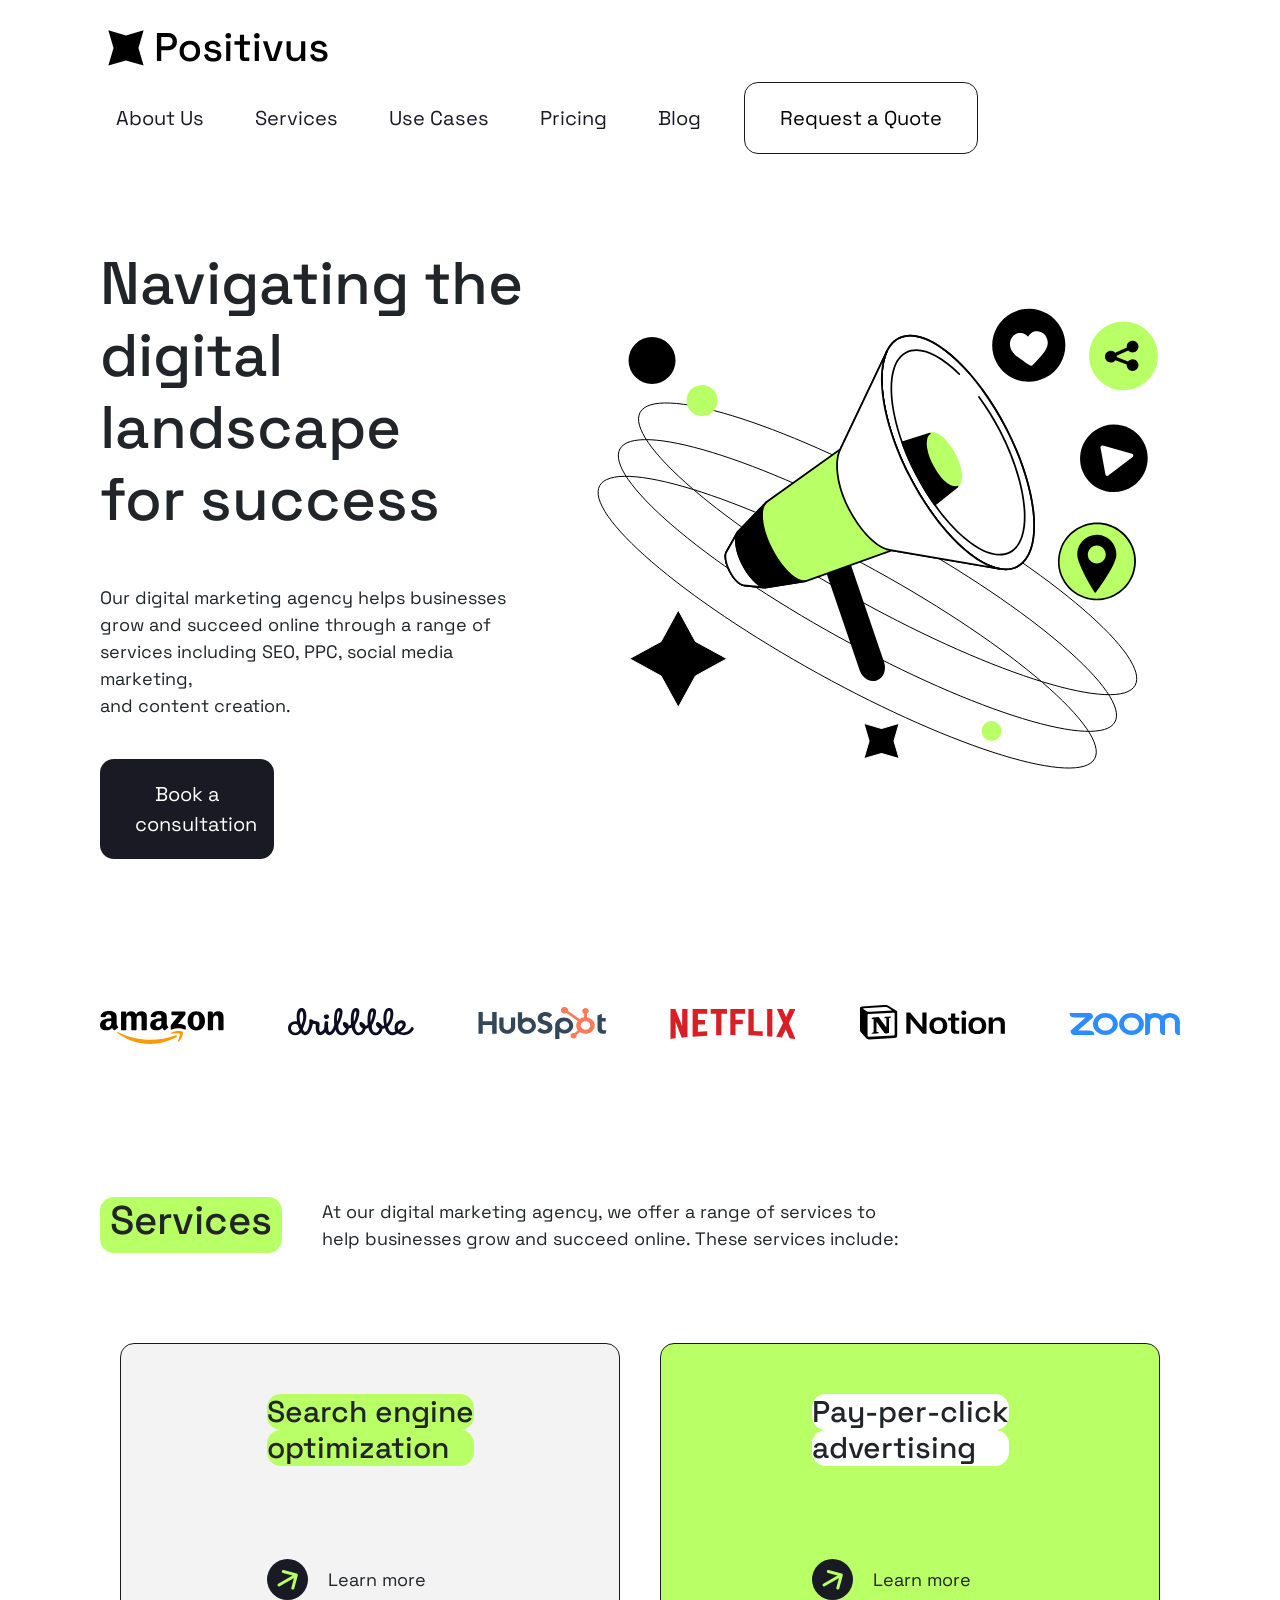
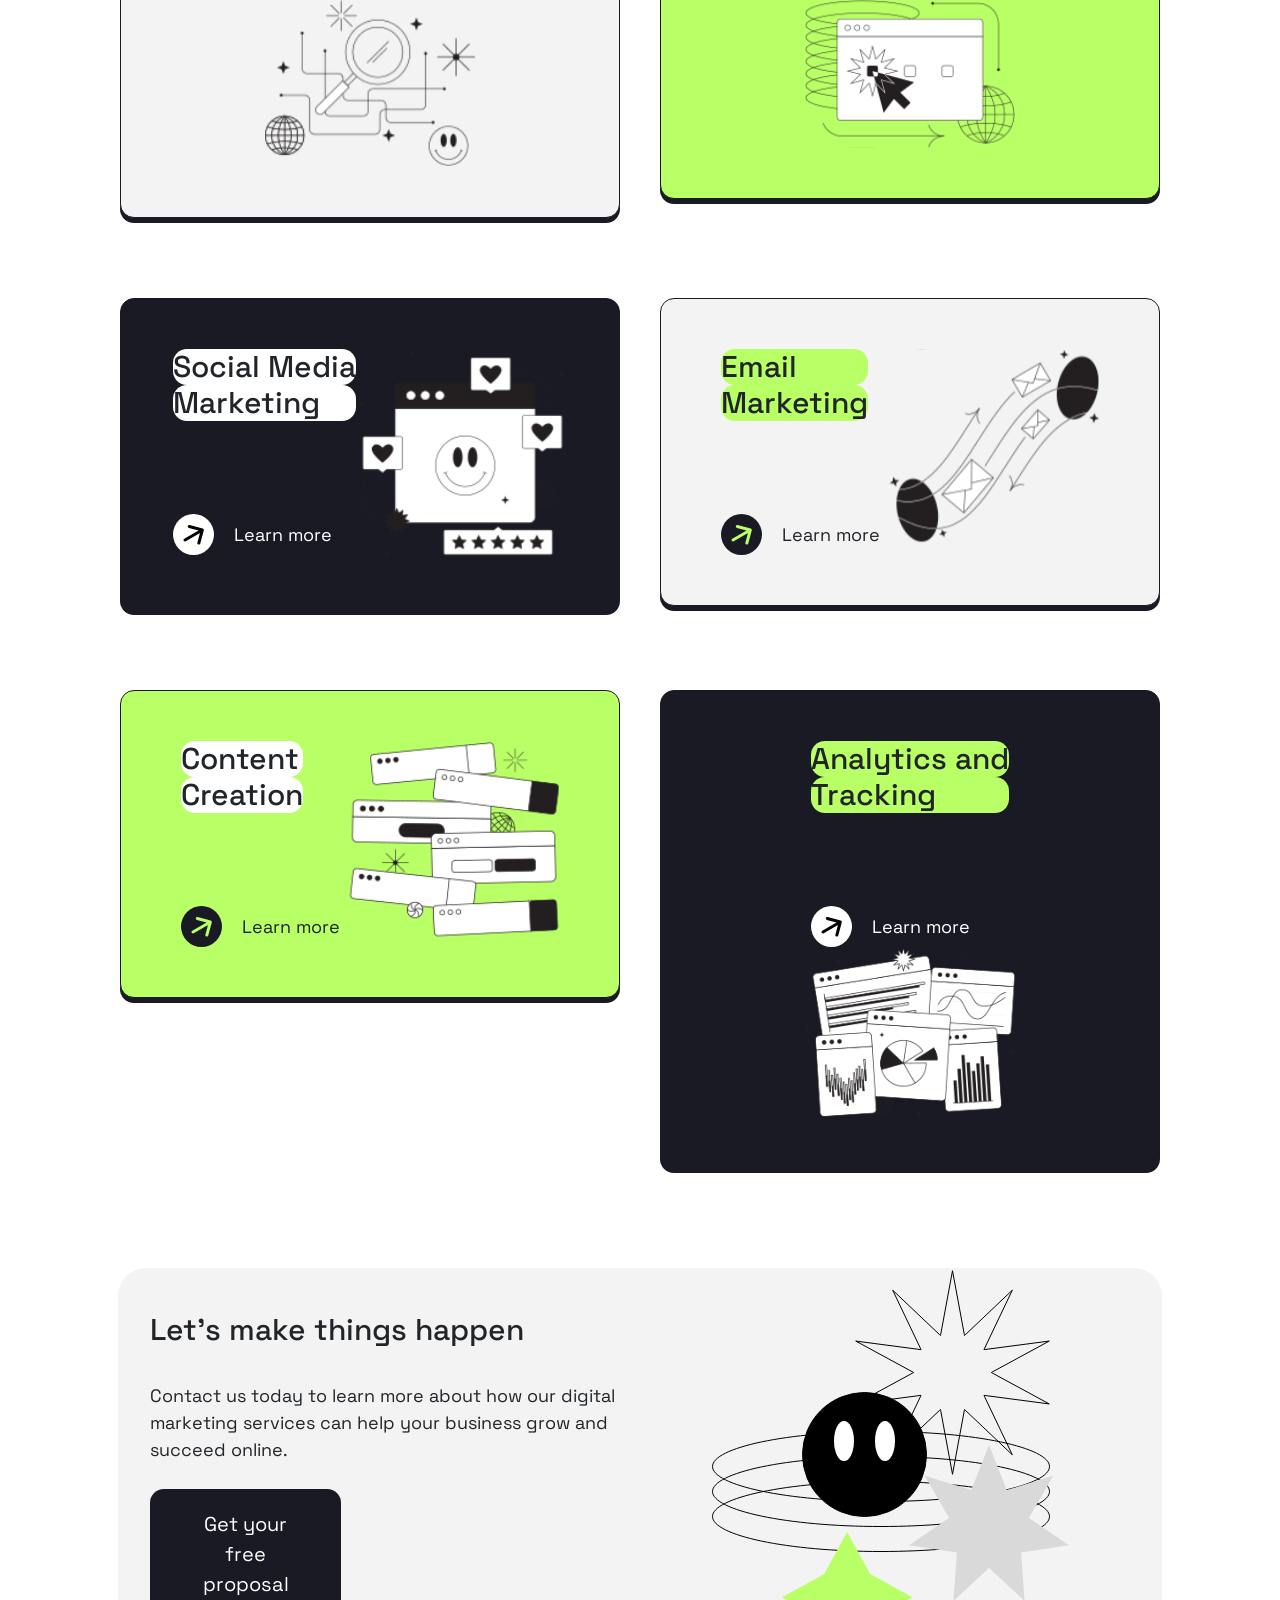
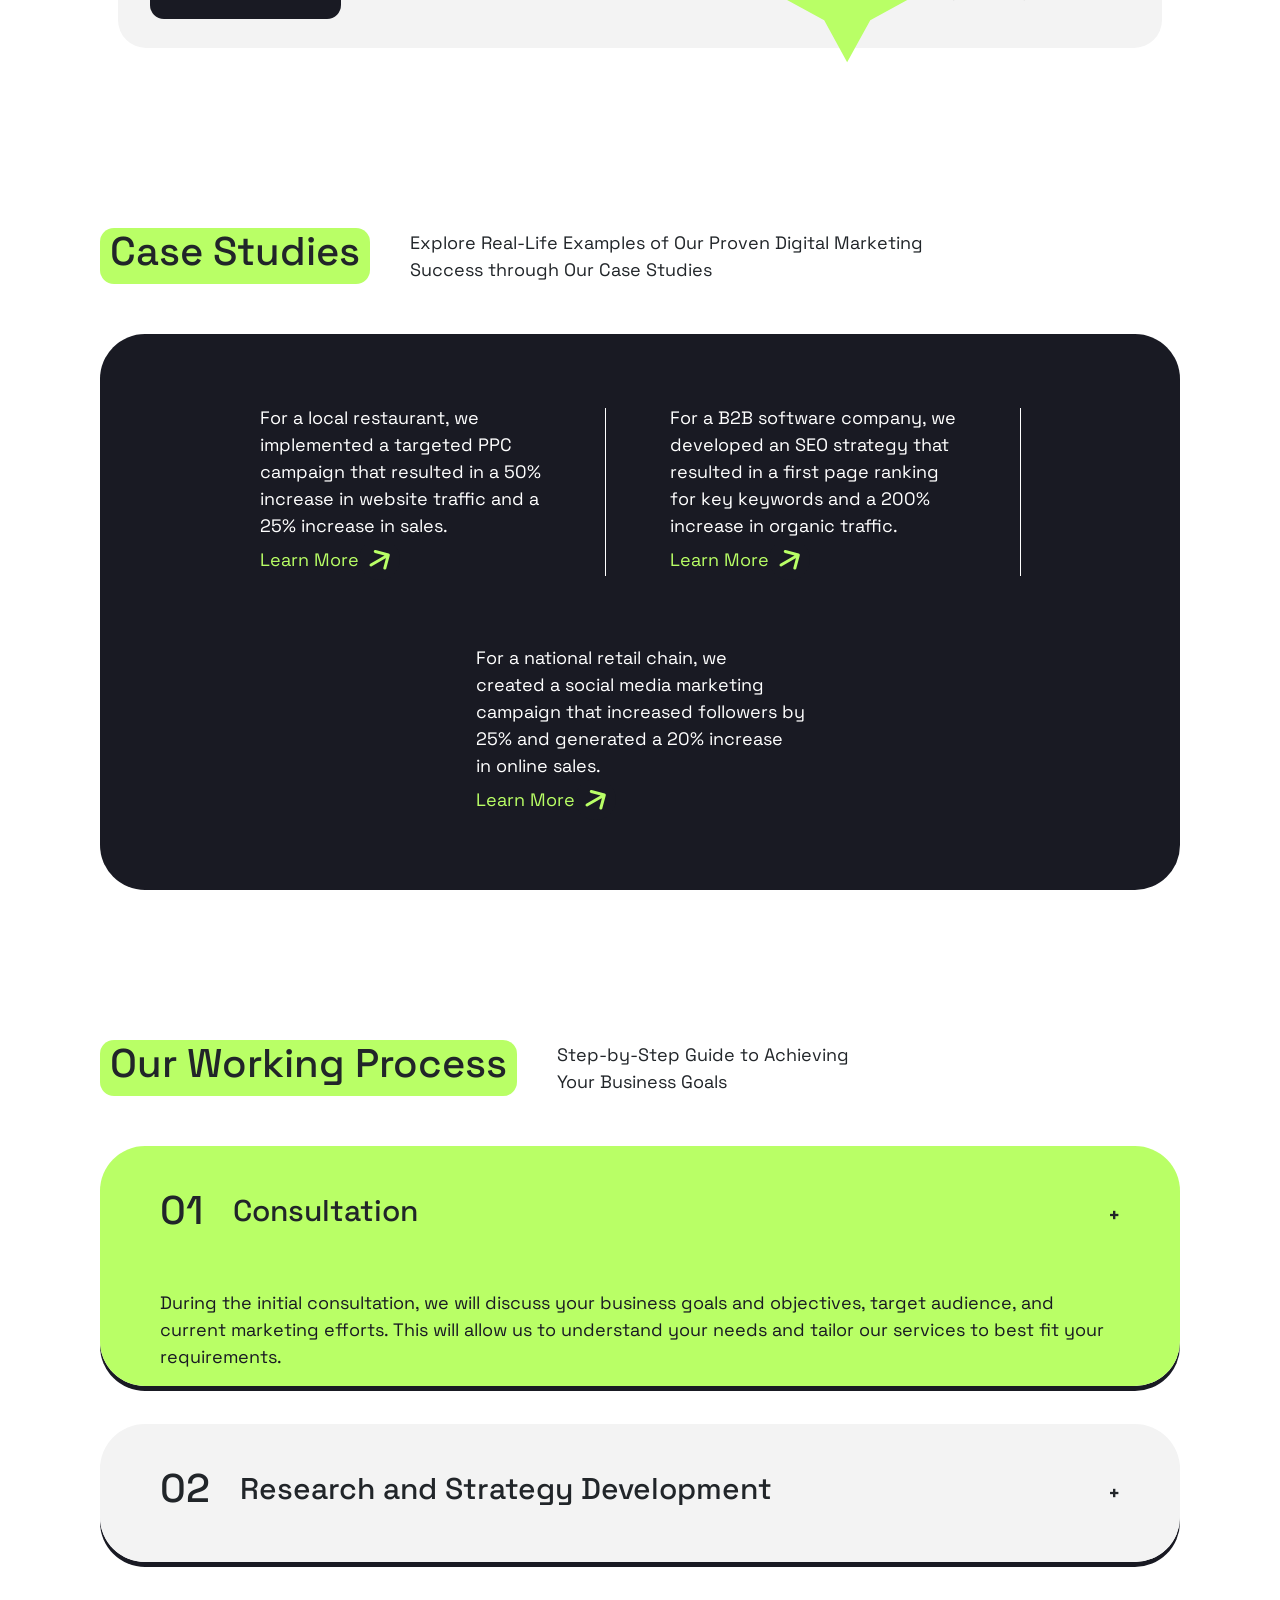
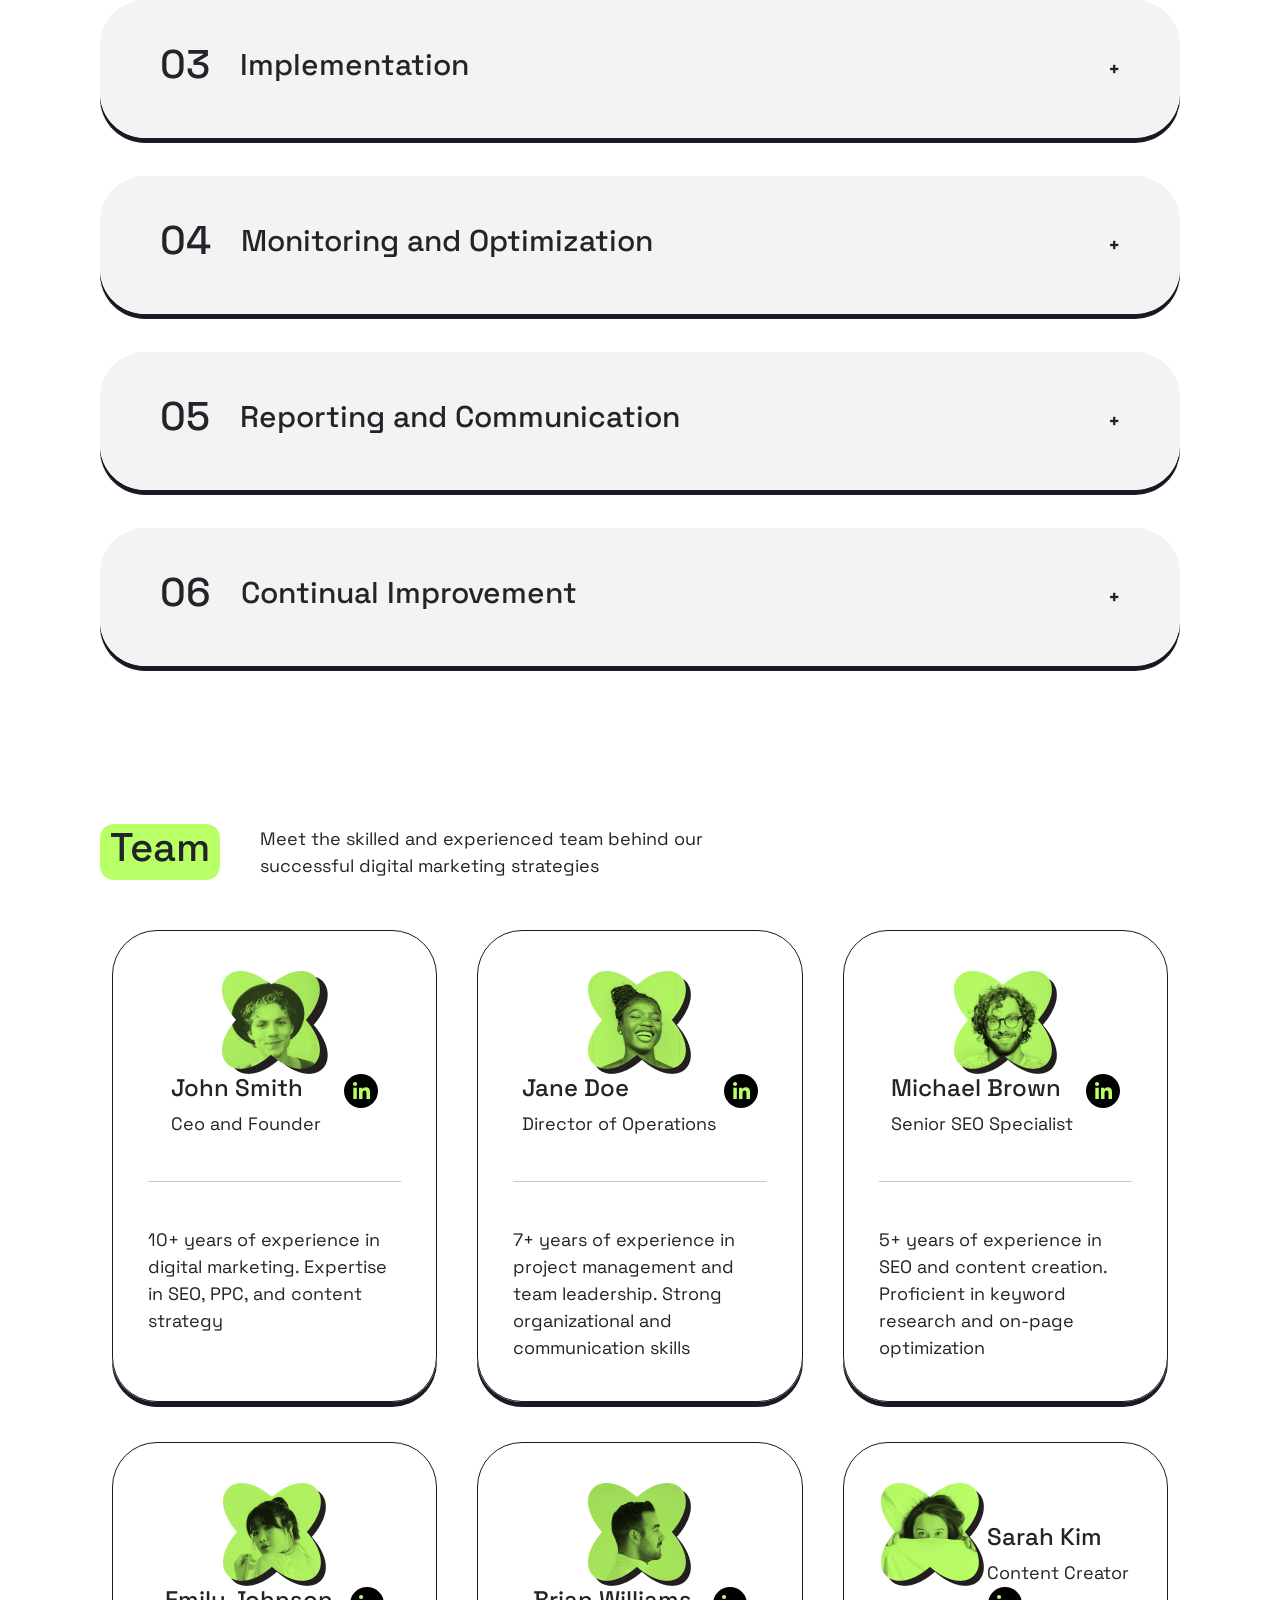
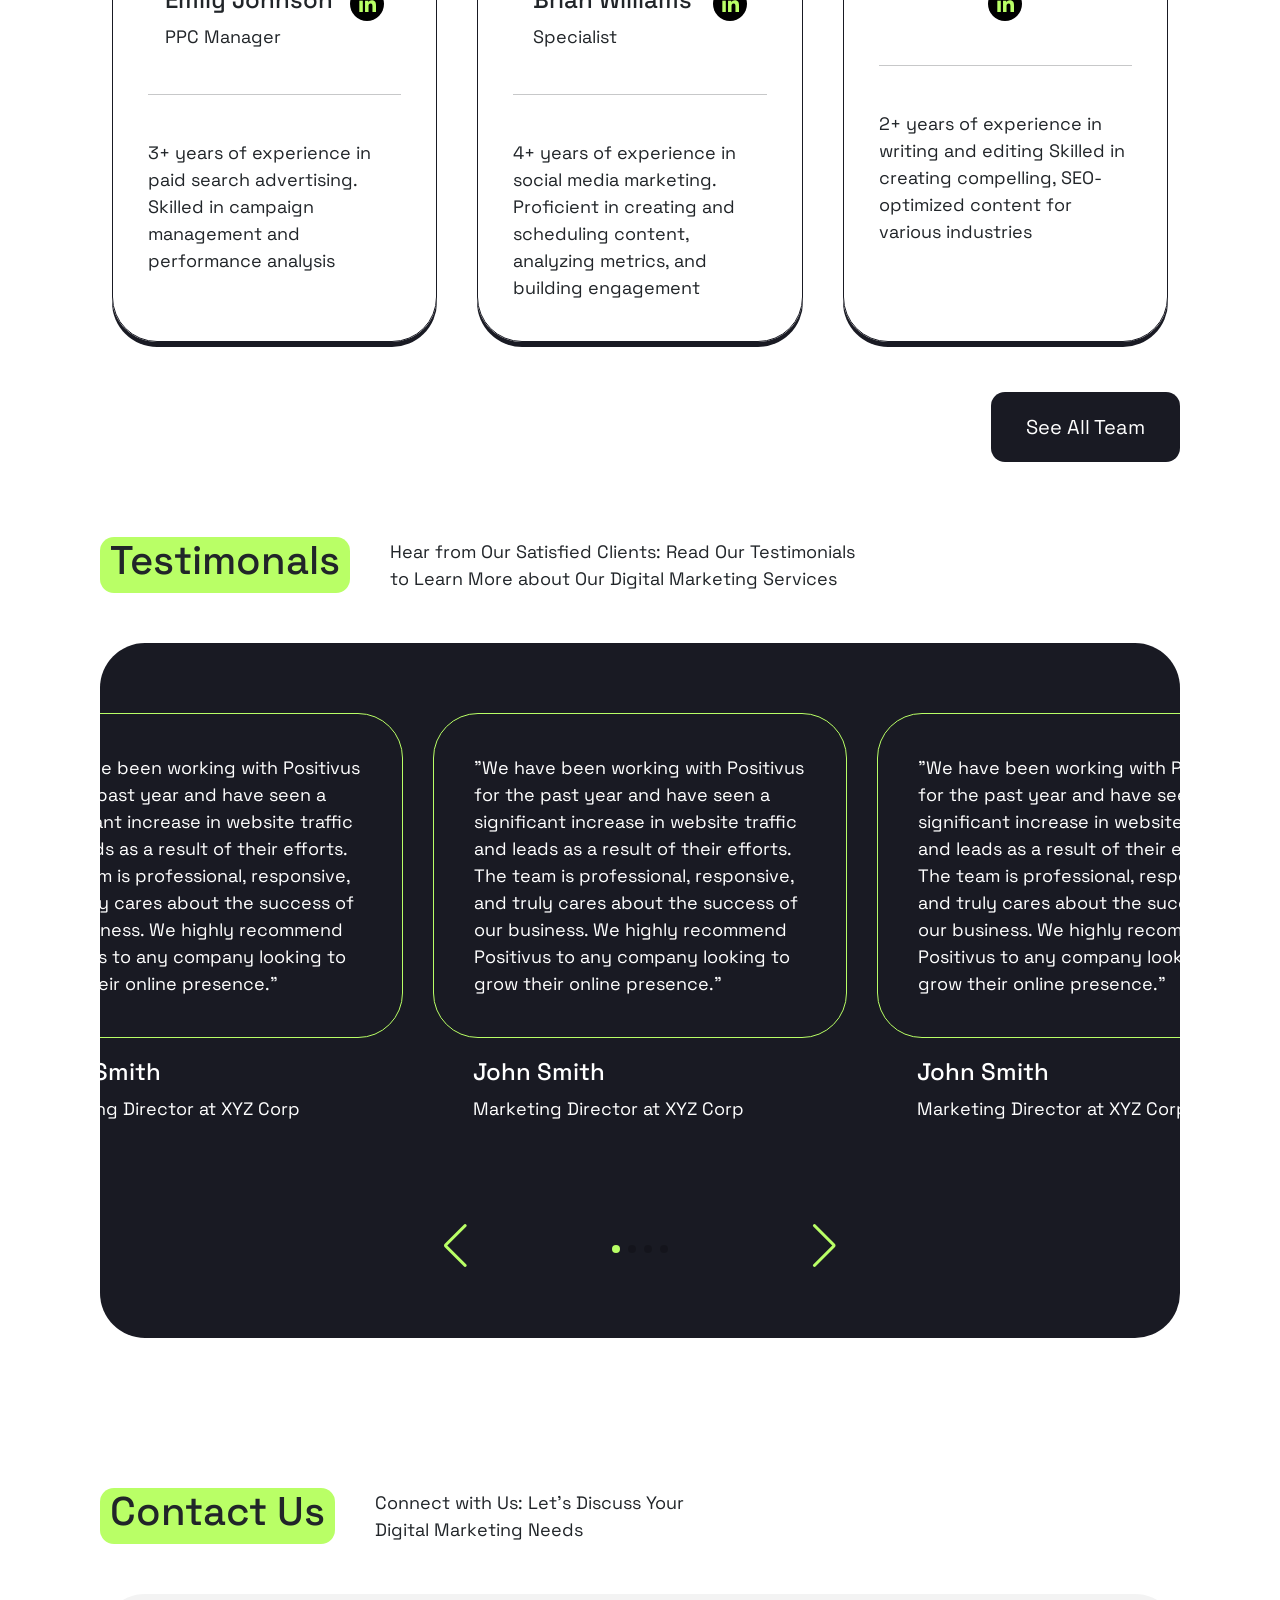
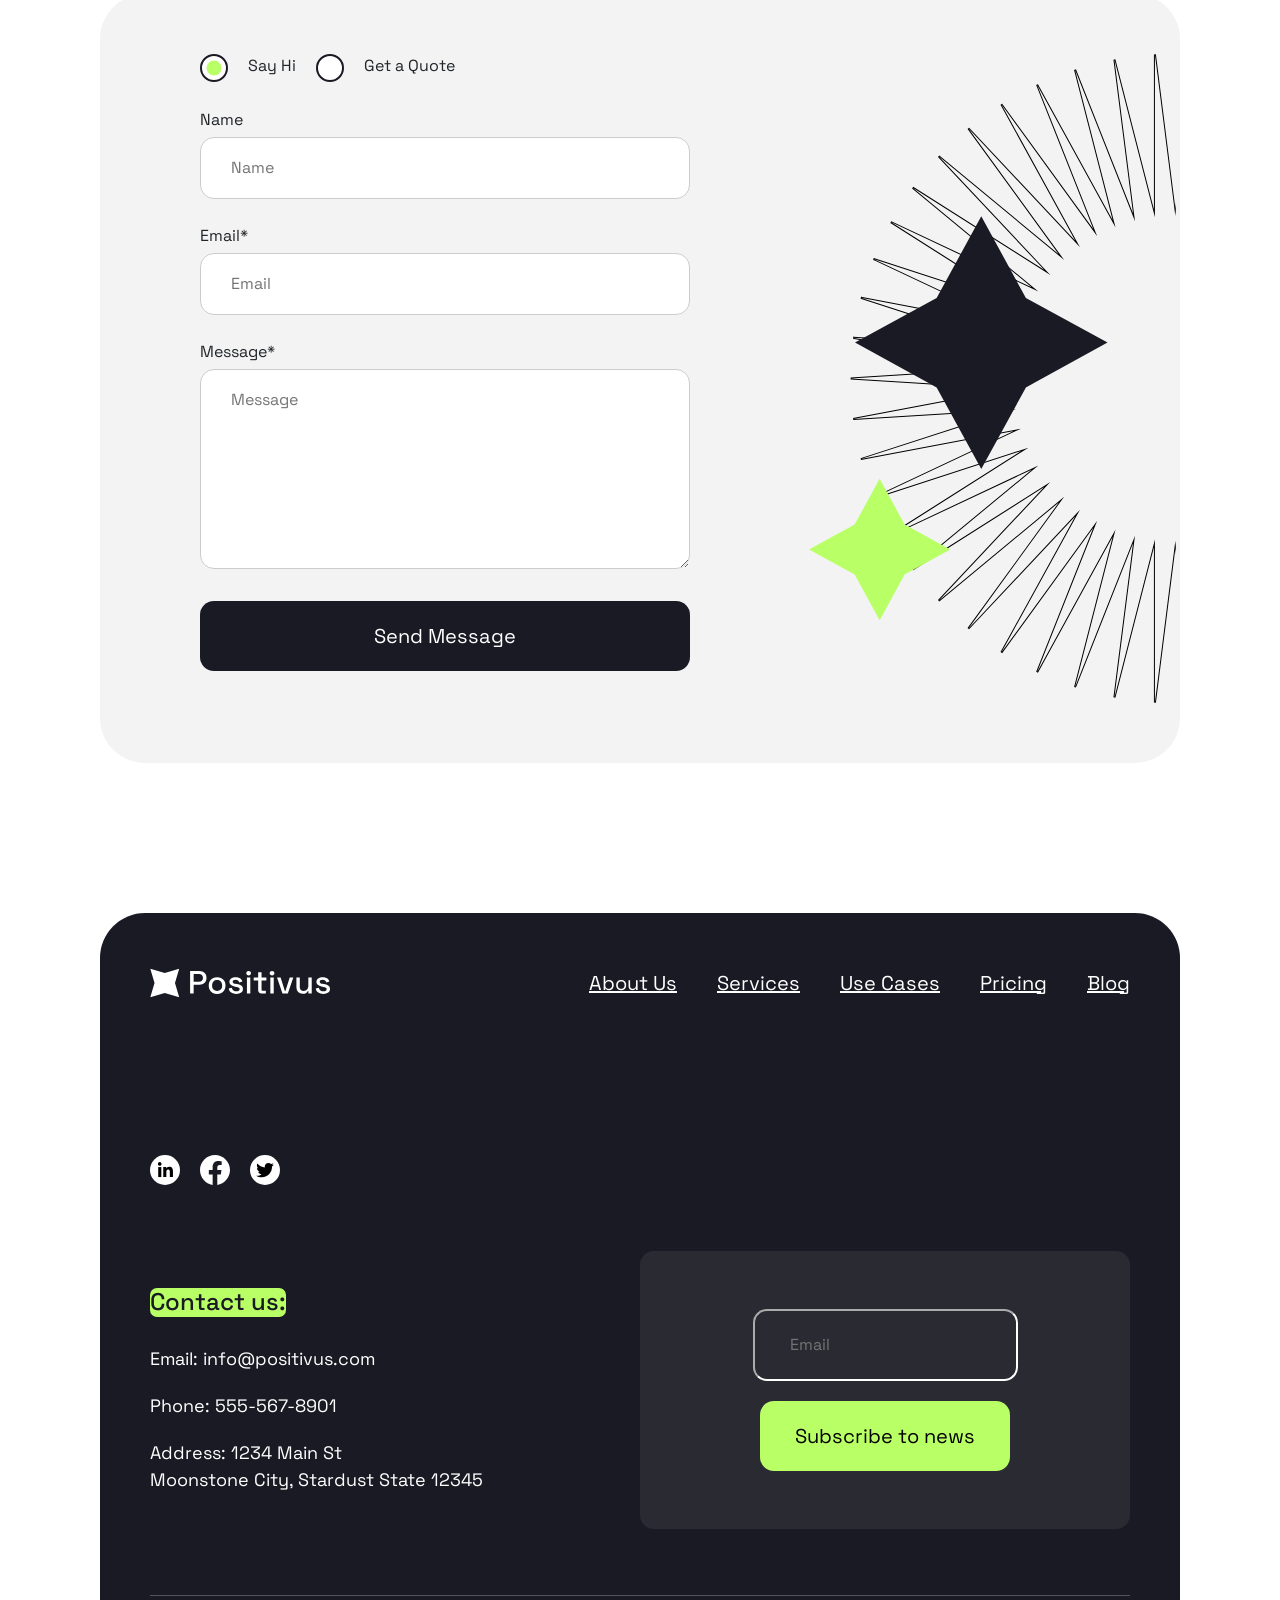
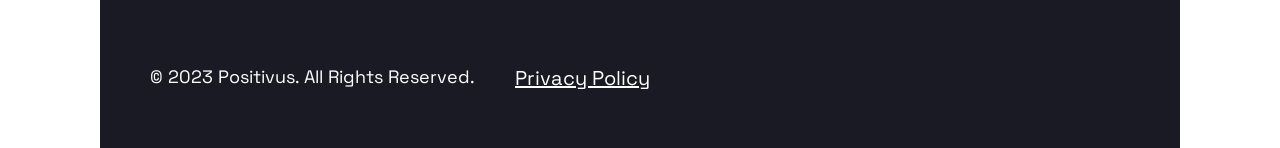
==== commit ca8fbd22: "a" ====
--- a/index.html
+++ b/index.html
@@ -3,7 +3,7 @@
   <head>
     <meta charset="UTF-8" />
     <meta name="viewport" content="width=device-width, initial-scale=1.0" />
-    <link rel="icon" href="assets/img/Icon.svg">
+    <link rel="icon" href="assets/img/Icon.svg" />
     <link
       href="https://cdn.jsdelivr.net/npm/bootstrap@5.0.2/dist/css/bootstrap.min.css"
       rel="stylesheet"
@@ -38,9 +38,17 @@
         <div class="p-2 bd-highlight"><a href="">About Us</a></div>
         <div class="p-2 bd-highlight"><a href="">Services</a></div>
         <div class="p-2 bd-highlight"><a href="">Use Cases</a></div>
-        <div class="p-2 bd-highlight"><a href="">Pricing</a></div>
+        <div class="p-2 bd-highlight"><a href="pricing.html">Pricing</a></div>
         <div class="p-2 bd-highlight"><a href="">Blog</a></div>
         <a href="" class="btn btn-primary request-quote">Request a Quote</a>
+      </div>
+
+      <script src="toggle.js"></script>
+
+      <div class="hamburger-menu" onclick="toggleMenu()">
+        <div></div>
+        <div></div>
+        <div></div>
       </div>
     </div>
   </header>
@@ -295,7 +303,7 @@
           >
         </div>
 
-        <div class="col-md-6 d-flex justify-content-center">
+        <div class="col-md-6 d-flex justify-content-center proposal-img">
           <img src="assets/img/Illustration (1).svg" alt="" />
         </div>
       </div>
@@ -518,10 +526,7 @@
         </p>
       </div>
 
-      <div
-        class="container-fluid team-grid-wrapper"
-        style="display: grid; grid-template-columns: repeat(3, 1fr); gap: 40px"
-      >
+      <div class="container-fluid team-grid-wrapper">
         <div class="d-flex flex-column team-member">
           <div class="d-flex flex-row justify-content-evenly member-info">
             <img src="assets/img/Picture.png" alt="" />
--- a/assets/css/style.css
+++ b/assets/css/style.css
@@ -92,6 +92,7 @@
 }
 .services-container .col-md-6 {
   padding: 0 20px 0 20px;
+  margin-top: 40px;
 }
 .services-container .row {
   width: 100%;
@@ -194,6 +195,7 @@
 
 .working-process {
   padding-top: 150px;
+  align-content: center;
   gap: 50px;
 }
 
@@ -270,6 +272,12 @@
   padding-top: 150px;
 
   gap: 50px;
+}
+
+.team-grid-wrapper {
+  display: grid;
+  grid-template-columns: repeat(3, 1fr);
+  gap: 40px;
 }
 
 .team-member {
@@ -422,9 +430,9 @@
   min-height: 200px;
 }
 
-footer{
+footer {
   gap: 50px;
-  background: #191a23 ;
+  background: #191a23;
   margin-top: 150px;
   margin-bottom: 0;
   padding: 55px 50px 55px 50px;
@@ -432,75 +440,231 @@
   border-top-right-radius: 45px;
 }
 
-.footer-header{
+.footer-header {
   gap: 155px;
 }
 
-.footer-navigate{
+.footer-navigate {
   gap: 40px;
 }
 
-.footer-social{
+.footer-social {
   gap: 20px;
 }
 
-.footer-navigate a{
+.footer-navigate a {
   text-decoration: underline;
   color: white;
 }
 
-.footer-first-wrapper{
+.footer-first-wrapper {
   gap: 66px;
 }
 
-.footer-contact-wrapper{
-}
-
-
-.footer-contact-info{
+.footer-contact-wrapper {
+}
+
+.footer-contact-info {
   color: white;
   gap: 20px;
-
-}
-
-.footer-contact-header{
+}
+
+.footer-contact-header {
   background-color: #b9ff66;
-  color:#191a23;
-  border: 7px;
-}
-
-.footer-subscribe{
+  color: #191a23;
+  border-radius: 7px;
+}
+
+.footer-subscribe {
   padding: 58px 40px 58px 40px;
-  background-color: #292A32;
+  background-color: #292a32;
   border-radius: 14px;
   gap: 20px;
   width: 50%;
 }
 
-.subscribe-btn{
-    border: none;
-    background-color: #b9ff66;
-    color:  black;
-    border-radius: 14px;
-    padding: 20px 35px 20px 35px !important;
-    font-size: 20px;
-}
-
-.footer-subscribe input[type="email"]{
+.subscribe-btn {
+  border: none;
+  background-color: #b9ff66;
+  color: black;
+  border-radius: 14px;
+  padding: 20px 35px 20px 35px !important;
+  font-size: 20px;
+}
+
+.footer-subscribe input[type="email"] {
   padding: 22px 35px 22px 35px;
   border-color: white;
   color: white;
   border-radius: 14px;
   background-color: transparent;
+}
+
+.footer-foot {
+  color: white;
+}
+
+.footer-foot a {
+  color: white;
+
+  text-decoration: underline;
+}
+
+.hamburger-menu {
+  display: none;
+  flex-direction: column;
+  justify-content: space-around;
+  width: 30px;
+  height: 30px;
+  cursor: pointer;
+}
+
+.hamburger-menu div {
+  width: 100%;
+  height: 4px;
+  background-color: #000;
+}
+
+@media only screen and (max-width: 800px) {
+  .row {
+    --bs-gutter-x: 0px;
+  }
+
+  body,
+  footer {
+    padding: 10px;
+  }
+
+  h1 {
+    font-size: 43px;
+  }
+
+  h2 {
+    font-size: 36px;
+  }
+
+  h3 {
+    font-size: 26px;
+  }
+
+  h4 {
+    font-size: 18px;
+  }
+
+  p {
+    font-size: 16px;
+    margin: 0;
+  }
+
+  .vl {
+    display: none;
+  }
+
+  .consulation {
+    text-align: center;
+  }
+  .consulation div {
+    padding: 0;
+  }
+
+  .navigation-wrapper {
+    visibility: hidden;
+    display: none;
+    position: absolute;
+    top: 60px;
+    right: 10px;
+    background: white;
+    box-shadow: 0 4px 6px rgba(0, 0, 0, 0.1);
+    padding: 10px;
+    flex-direction: column;
+  }
+
+  .navigation-wrapper.active {
+    visibility: visible;
+    display: flex;
+    width: 100%;
+  }
+
+  .hamburger-menu {
+    display: flex;
+  }
+
+  .btn-primary.book-consulation {
+    width: 100%;
+  }
+
+  .team-grid-wrapper {
+    grid-template-columns: repeat(1, 1fr);
+  }
+
+  .contact-img {
+    display: none !important;
+  }
+
+  .contact-wrapper {
+    padding: 75px 30px 75px 30px;
+    grid-template-columns: 100% 0%;
+  }
+
+  .working-process {
+  }
+
+  footer {
+    flex-wrap: nowrap;
+  }
+
+  .footer-first-wrapper {
+    align-items: center;
+    justify-content: center;
+  }
+
+  .footer-contact-wrapper {
+    flex-wrap: wrap;
+    width: 100%;
+  }
+  .footer-header {
+    padding-top: 20px;
+  }
+
+  .footer-header,
+  .footer-navigate {
+    flex-direction: column !important;
+    align-items: center;
+    gap: 20px;
+  }
+
+  .footer-social {
+    justify-content: center;
+  }
+
+  .footer-subscribe {
+    width: 100%;
+  }
+
+  .footer-contact-info {
+    width: 100%;
+    align-content: center;
+  }
+
+  .services-flex {
+    justify-content: center !important;
+    text-align: center;
+  }
+
+  .service-info-img {
+    display: flex;
+    align-items: flex-end;
+  }
+
+  .service-info-img img {
+    max-width: 100%;
+    height: auto;
+    object-fit: cover;
+  }
+
+  .proposal-img {
+    display: none !important;
+  }
+
   
 }
-
-.footer-foot{
-  color: white
-}
-
-.footer-foot a{
-  color: white;
-
-  text-decoration: underline;
-}
